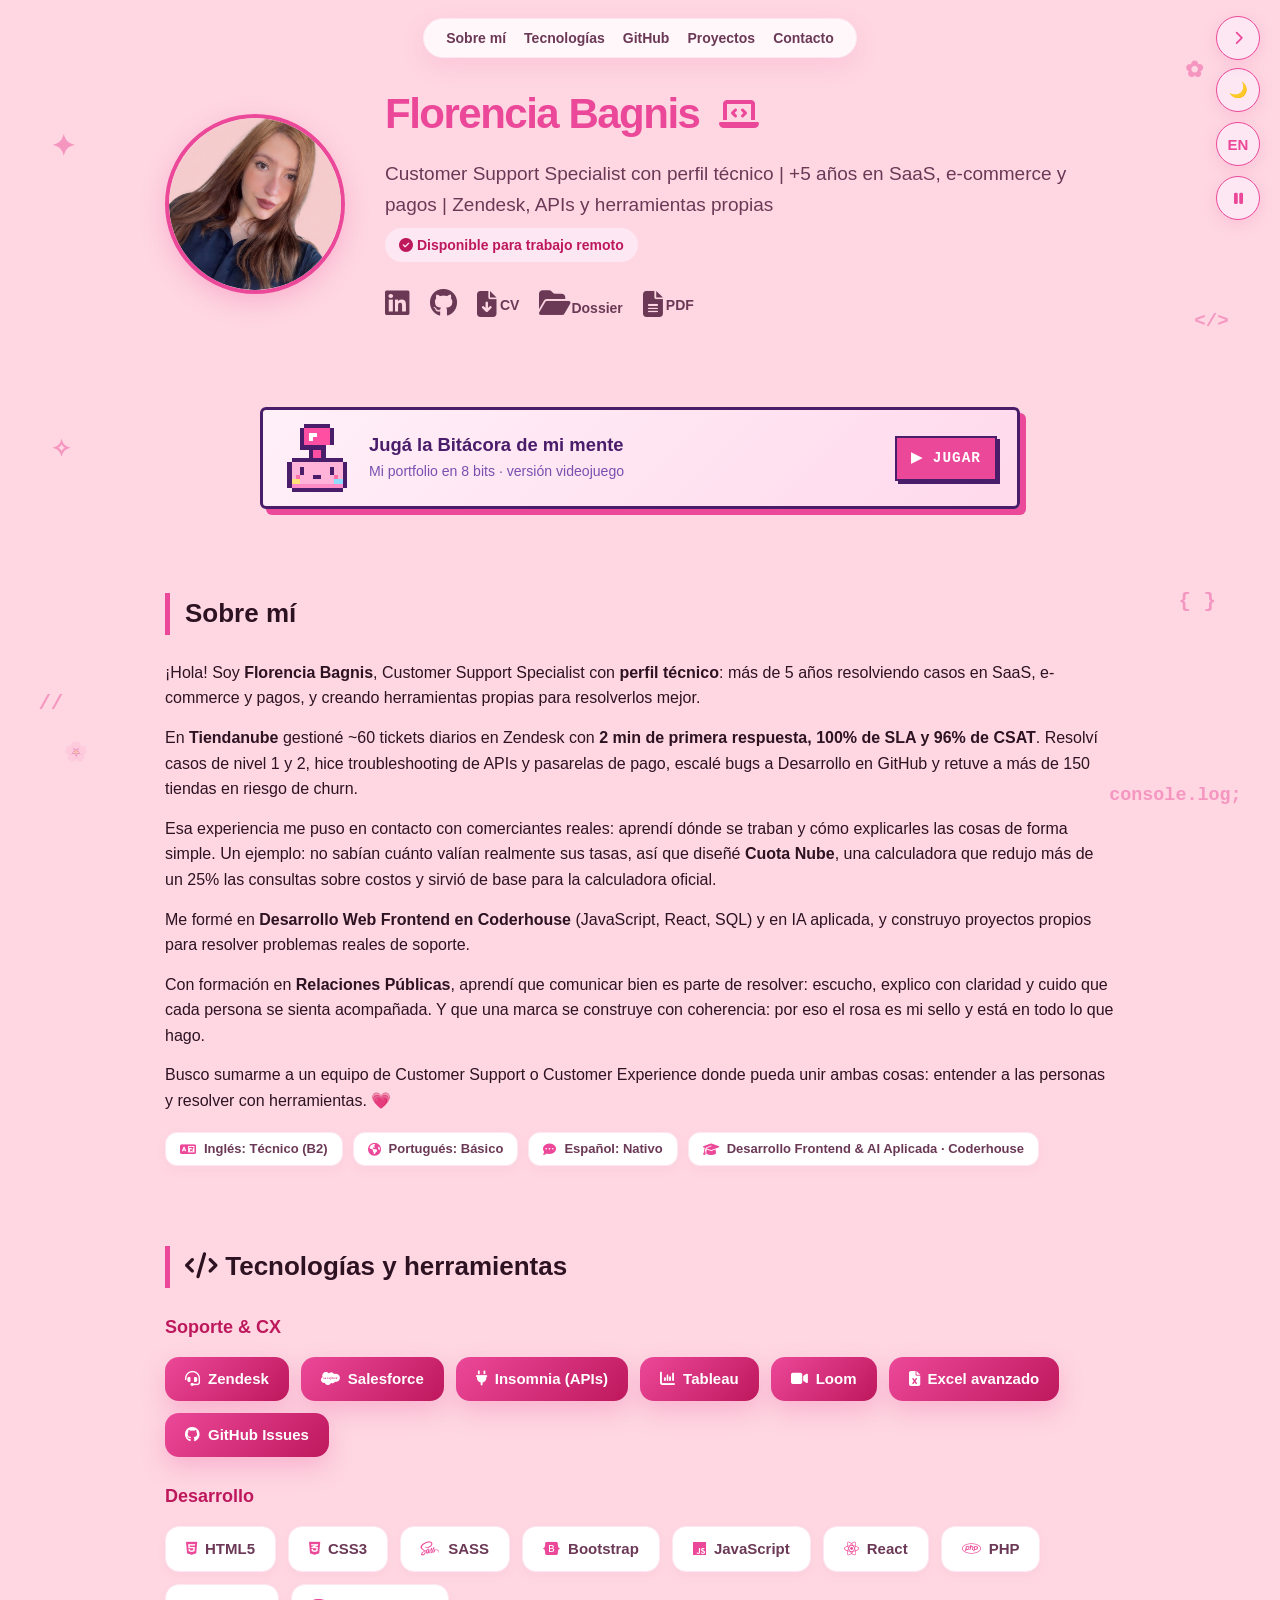
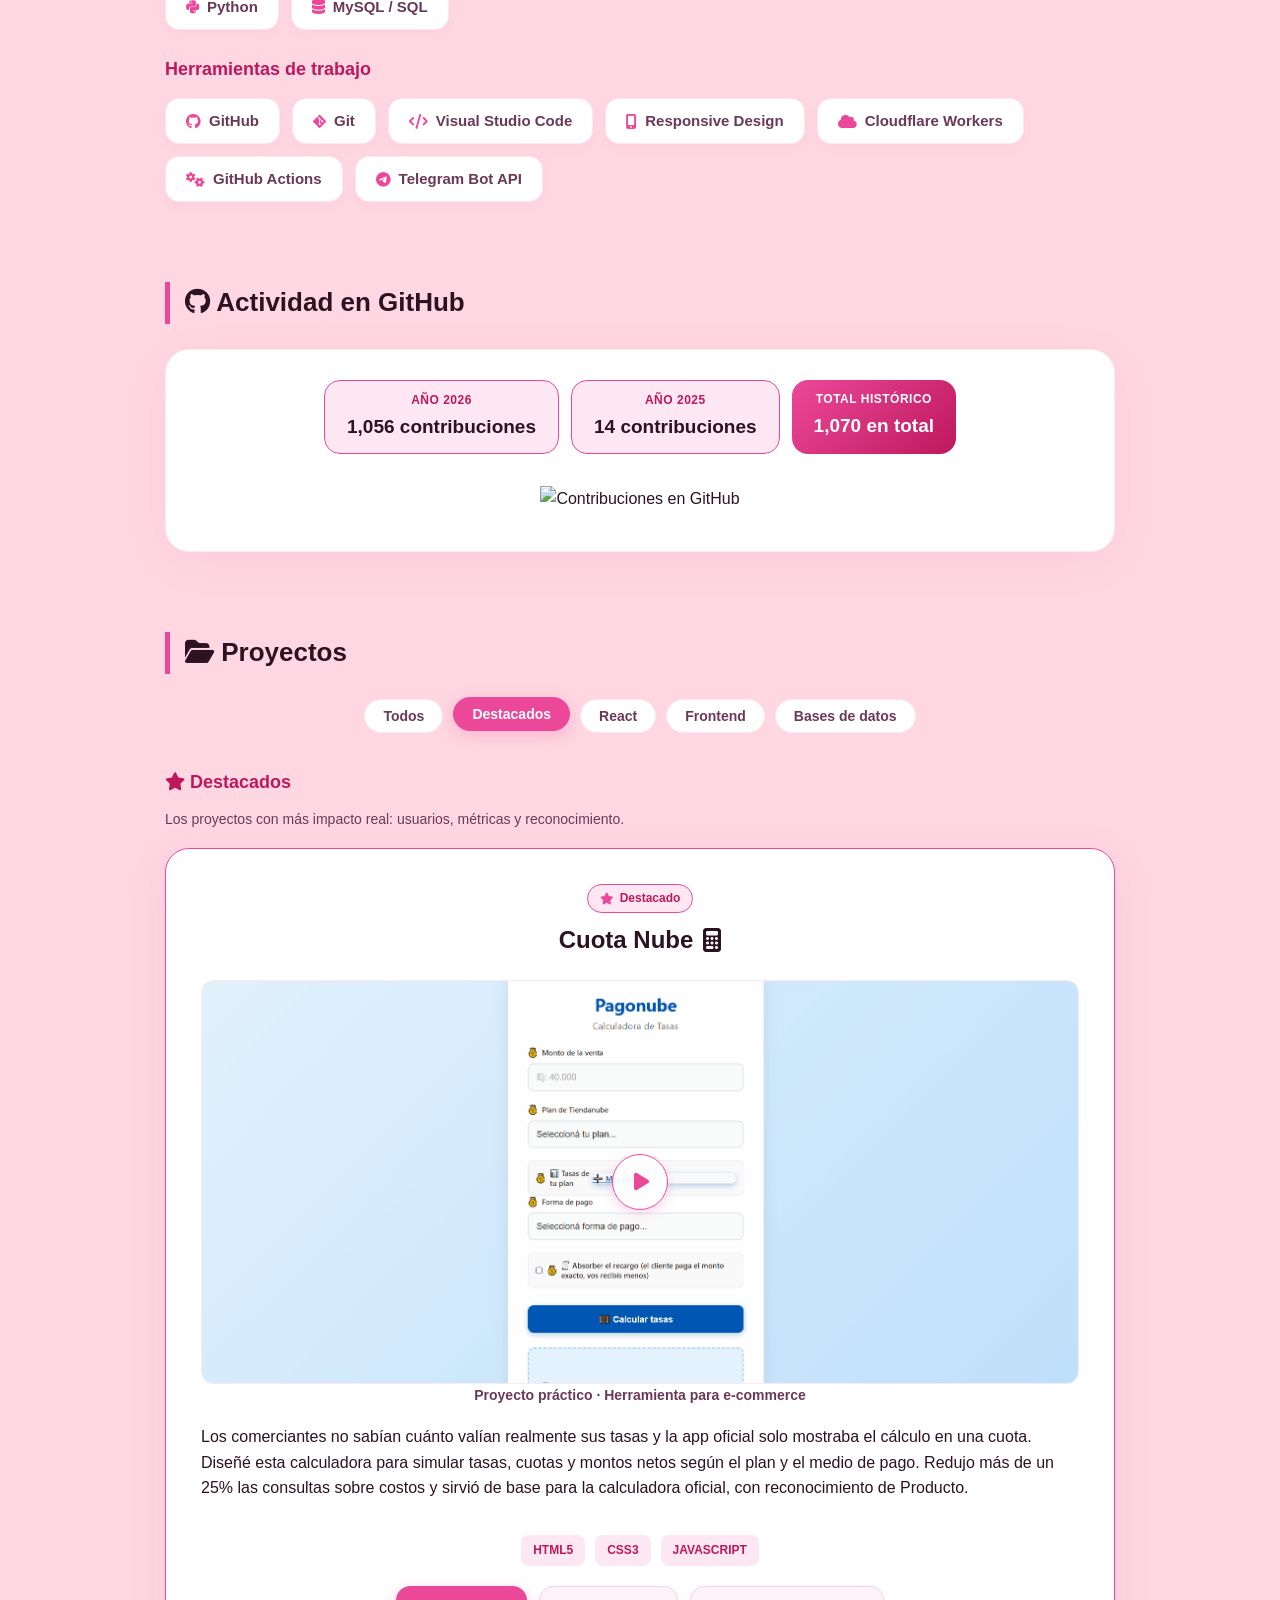
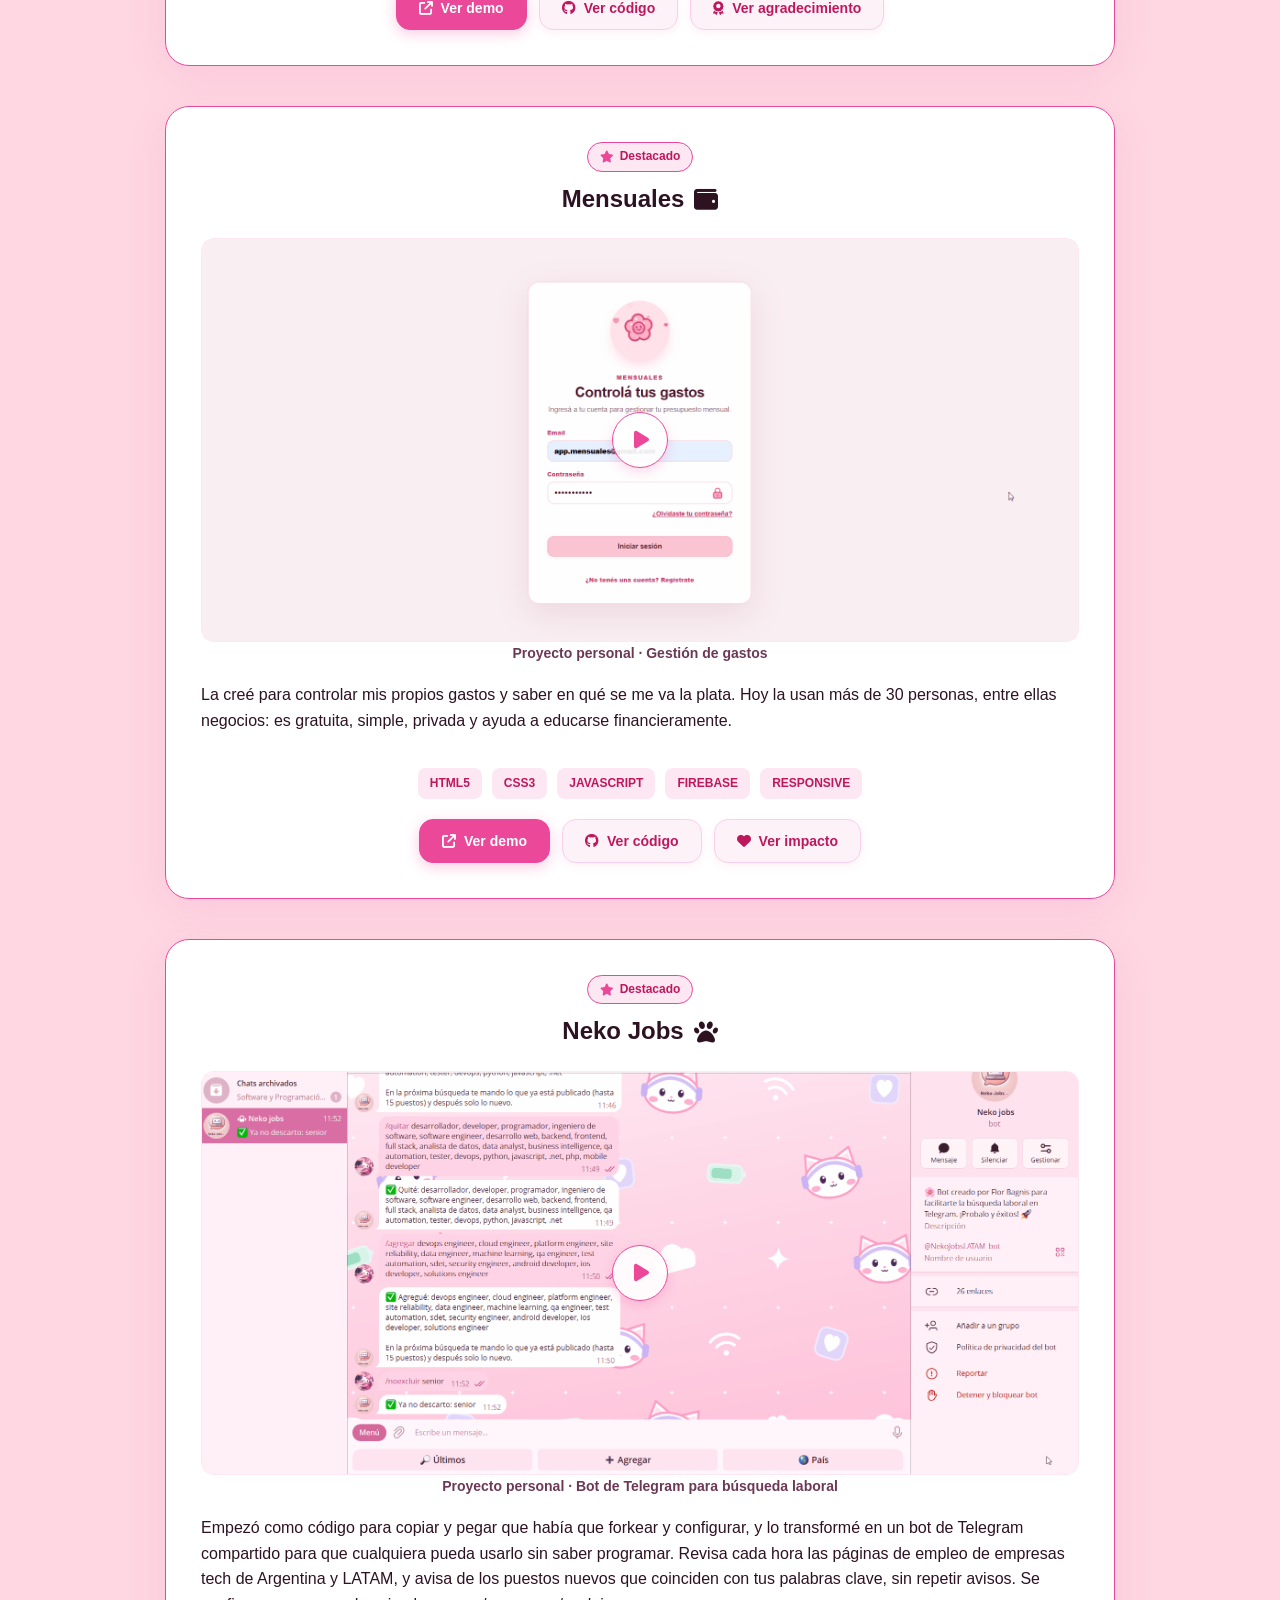
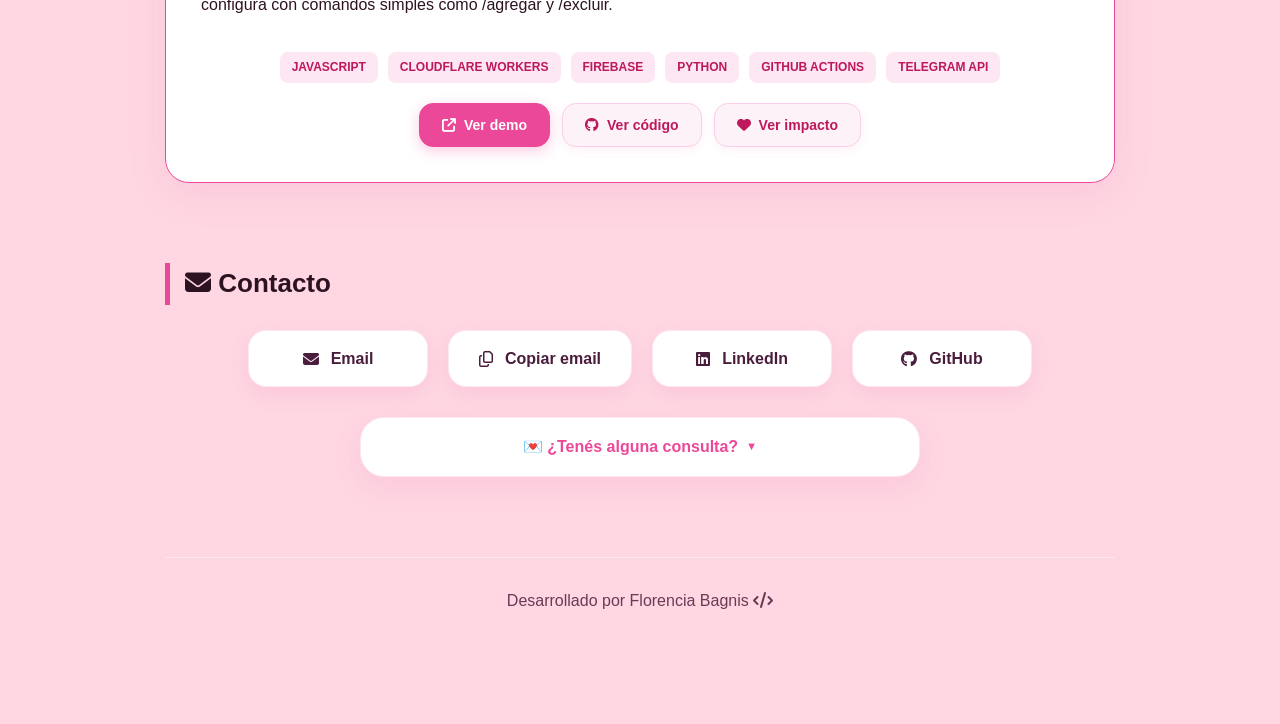
==== index.html @ 17e69e8f "Add files via upload" ====
<!DOCTYPE html>
<html lang="es">
<head>
  <meta charset="UTF-8" />
  <meta name="viewport" content="width=device-width, initial-scale=1.0" />
  <meta name="description" content="Portfolio de Florencia Bagnis, Customer Support Specialist con perfil técnico: +5 años en SaaS, e-commerce y pagos, y herramientas propias para soporte." />
  
  <title>Florencia Bagnis | Customer Support Specialist | Technical Support</title>
  
  <meta property="og:type" content="website" />
  <meta property="og:title" content="Florencia Bagnis | Customer Support Specialist | Technical Support" />
  <meta property="og:description" content="Customer Support Specialist con perfil técnico: SaaS, pagos, Zendesk, APIs y herramientas propias." />
  <meta property="og:url" content="https://florbagnis.github.io/" />
  <meta property="og:image" content="https://florbagnis.github.io/preview.png?v=2" />
  <meta property="og:image:width" content="1200" />
  <meta property="og:image:height" content="630" />
  <meta name="twitter:card" content="summary_large_image" />
  <meta name="twitter:title" content="Florencia Bagnis | Customer Support Specialist | Technical Support" />
  <meta name="twitter:description" content="Customer Support Specialist con perfil técnico: SaaS, pagos, Zendesk, APIs y herramientas propias." />
  <meta name="twitter:image" content="https://florbagnis.github.io/preview.png?v=2" />
  <link rel="icon" type="image/svg+xml" href="data:image/svg+xml,<svg xmlns='http://www.w3.org/2000/svg' viewBox='0 5 120 90'><path d='M28 28 L8 50 L28 72' fill='none' stroke='%23ff8da1' stroke-width='10' stroke-linecap='round' stroke-linejoin='round'/><line x1='67' y1='18' x2='53' y2='82' stroke='%23ff8da1' stroke-width='10' stroke-linecap='round'/><path d='M92 28 L112 50 L92 72' fill='none' stroke='%23ff8da1' stroke-width='10' stroke-linecap='round' stroke-linejoin='round'/></svg>">
  <link rel="stylesheet" href="https://cdnjs.cloudflare.com/ajax/libs/font-awesome/6.4.2/css/all.min.css" />
  <link rel="stylesheet" href="style.css" />
  <link rel="stylesheet" href="export-pdf.css" />
 
  <style>
    .sticky-nav-wrapper { position: fixed; top: 18px; left: 0; width: 100%; display: flex; justify-content: center; z-index: 1000; pointer-events: none; padding: 0 16px; }
    .sticky-nav { pointer-events: auto; display: flex; align-items: center; gap: 18px; padding: 8px 22px; background: rgba(255, 255, 255, 0.8); backdrop-filter: blur(12px); -webkit-backdrop-filter: blur(12px); border: 1px solid var(--rosa-suave); border-radius: 999px; box-shadow: 0 8px 25px rgba(236, 72, 153, 0.12); }
    .sticky-nav a { font-size: 14px; font-weight: 600; color: var(--texto-secundario); transition: color 0.25s ease, transform 0.25s ease; }
    .sticky-nav a:hover { color: var(--rosa-brillante); transform: translateY(-1px); }
    [data-theme="dark"] .sticky-nav { background: rgba(26, 16, 23, 0.85); border-color: rgba(244, 114, 182, 0.25); box-shadow: 0 8px 25px rgba(0, 0, 0, 0.4); }
    [data-theme="dark"] .sticky-nav a { color: #d1a3be; }
    [data-theme="dark"] .sticky-nav a:hover { color: var(--rosa-brillante); }
    #back-to-top { position: fixed; bottom: 24px; right: 24px; width: 44px; height: 44px; border-radius: 50%; background: white; border: 1.5px solid var(--rosa-brillante); color: var(--rosa-brillante); display: flex; align-items: center; justify-content: center; cursor: pointer; z-index: 998; box-shadow: 0 6px 20px rgba(236, 72, 153, 0.2); opacity: 0; visibility: hidden; transform: translateY(15px); transition: all 0.3s ease; }
    #back-to-top.show-btn { opacity: 1; visibility: visible; transform: translateY(0); }
    #back-to-top:hover { background: var(--rosa-brillante); color: white; transform: translateY(-3px); }
    [data-theme="dark"] #back-to-top { background: var(--card-bg); border-color: var(--rosa-brillante); color: var(--rosa-brillante); }
    [data-theme="dark"] #back-to-top:hover { background: var(--rosa-brillante); color: #ffffff; }
    .skills-summary-pillbox { display: flex; flex-wrap: wrap; gap: 10px; margin-top: 18px; }
    .summary-pill { display: inline-flex; align-items: center; gap: 8px; padding: 6px 14px; background: white; border: 1px solid var(--rosa-suave); border-radius: 12px; font-size: 13px; font-weight: 600; color: var(--texto-secundario); box-shadow: 0 4px 12px rgba(236, 72, 153, 0.05); }
    .summary-pill i { color: var(--rosa-brillante); }
    [data-theme="dark"] .summary-pill { background: var(--card-bg); border-color: rgba(244, 114, 182, 0.25); color: #d1a3be; }
    .kawaii-bg-decor { position: fixed; top: 0; left: 0; width: 100vw; height: 100vh; pointer-events: none; z-index: 997; overflow: hidden; }
    .decor-item { position: absolute; font-family: 'Courier New', monospace, sans-serif; color: var(--rosa-brillante, #ff8da1); opacity: 0.45; font-weight: bold; user-select: none; }
    .item-1 { top: 14%; left: 4%; font-size: 1.8rem; animation: floatSparkle 7s ease-in-out infinite alternate; }
    .item-2 { top: 34%; right: 4%; font-size: 1.2rem; animation: floatTech 9s ease-in-out infinite alternate; }
    .item-3 { bottom: 22%; left: 4%; font-size: 1.5rem; animation: floatSparkle 8s ease-in-out infinite alternate-reverse; }
    .item-4 { bottom: 12%; right: 5%; font-size: 1.3rem; animation: floatTech 10s ease-in-out infinite alternate-reverse; }
    @keyframes floatSparkle { 0% { transform: translateY(0) scale(0.9); opacity: 0.3; } 50% { opacity: 0.65; } 100% { transform: translateY(-20px) scale(1.1); opacity: 0.3; } }
    @keyframes floatTech { 0% { transform: translateY(0) rotate(-5deg); } 100% { transform: translateY(-22px) rotate(5deg); } }
    [data-theme="dark"] .decor-item { color: var(--rosa-brillante, #ffb3c1); opacity: 0.4; }
    .project-filters { display: flex; justify-content: center; flex-wrap: wrap; gap: 10px; margin-bottom: 35px; }
    .filter-btn { background: white; border: 1.5px solid var(--rosa-suave); color: var(--texto-secundario); padding: 8px 18px; border-radius: 999px; font-size: 14px; font-weight: 600; cursor: pointer; transition: all 0.25s ease; font-family: inherit; }
    .filter-btn:hover, .filter-btn.active { background: var(--rosa-brillante); border-color: var(--rosa-brillante); color: white; transform: translateY(-2px); box-shadow: 0 4px 15px rgba(236, 72, 153, 0.25); }
    [data-theme="dark"] .filter-btn { background: var(--card-bg); border-color: var(--rosa-suave); color: var(--texto-secundario); }
    [data-theme="dark"] .filter-btn.active { background: var(--rosa-brillante); color: #fff; }
    /* Proyectos agrupados (mínimo, usa los estilos existentes) */
    .project-group { margin-bottom: 40px; }
    .project-group.hide-card { display: none !important; }
    .group-sub { margin: -4px 0 18px; font-size: 14px; color: var(--texto-secundario); }
    .card.featured { border-color: var(--rosa-brillante) !important; }
    .featured-badge { display: inline-flex; align-items: center; gap: 6px; width: fit-content; align-self: center; margin-bottom: 8px; padding: 4px 12px; background: var(--rosa-suave); border: 1px solid var(--rosa-brillante); border-radius: 999px; font-size: 12px; font-weight: 700; color: var(--rosa-oscuro); }
    .featured-badge i { color: var(--rosa-brillante); }
    [data-theme="dark"] .featured-badge { background: rgba(244, 114, 182, 0.12); color: #f472b6; }
    .card.hide-card { display: none !important; }
    
    .github-calendar-card { max-width: 950px; margin: 0 auto; padding: 30px 25px; background: white; border: 1px solid var(--rosa-suave); border-radius: 24px; box-shadow: 0 10px 40px rgba(236, 72, 153, 0.08); overflow: hidden; text-align: center; transition: 0.3s; }
    [data-theme="dark"] .github-calendar-card { background: var(--card-bg); border-color: rgba(244, 114, 182, 0.25); }
    
    .gh-years-container { display: flex; justify-content: center; flex-wrap: wrap; gap: 12px; margin-bottom: 22px; }
    .gh-year-badge { display: flex; flex-direction: column; align-items: center; padding: 10px 22px; background: var(--rosa-suave); border: 1px solid var(--rosa-brillante); border-radius: 16px; min-width: 140px; transition: transform 0.2s ease; }
    .gh-year-badge:hover { transform: translateY(-3px); }
    .gh-year-label { font-size: 12px; font-weight: 700; text-transform: uppercase; color: var(--rosa-oscuro); letter-spacing: 0.5px; }
    .gh-year-count { font-size: 19px; font-weight: 800; color: var(--texto-oscuro); margin-top: 2px; }
    .gh-year-badge.total-badge { background: linear-gradient(135deg, var(--rosa-brillante), var(--rosa-oscuro)); border: none; }
    .gh-year-badge.total-badge .gh-year-label, .gh-year-badge.total-badge .gh-year-count { color: #ffffff !important; }
    [data-theme="dark"] .gh-year-badge { background: rgba(244, 114, 182, 0.12); border-color: rgba(244, 114, 182, 0.4); }
    [data-theme="dark"] .gh-year-badge .gh-year-label { color: #f472b6; }
    [data-theme="dark"] .gh-year-badge .gh-year-count { color: #fdf2f8; }
    
    .gh-chart-container { width: 100%; display: flex; justify-content: center; overflow-x: auto; -webkit-overflow-scrolling: touch; padding: 10px 0; }
    .gh-chart { max-width: 100%; height: auto; display: block; }
    
    .gh-dark { display: none !important; }
    .gh-light { display: block !important; }
    [data-theme="dark"] .gh-light { display: none !important; }
    [data-theme="dark"] .gh-dark { display: block !important; filter: contrast(1.1) brightness(1.05); }

    .gh-cal-scroll { display: none; width: 100%; overflow-x: auto; -webkit-overflow-scrolling: touch; padding: 10px 0; }
    .gh-cal-scroll.ready { display: block; }
    .gh-cal {
      --gh-0: #f3e8ef; --gh-1: #ffc2e6; --gh-2: #ff8fd0; --gh-3: #e0389a; --gh-4: #a3125c;
      width: max-content; margin: 0 auto; text-align: left;
    }
    [data-theme="dark"] .gh-cal {
      --gh-0: rgba(255, 255, 255, 0.07); --gh-1: #6b2452; --gh-2: #b03a84; --gh-3: #ec4899; --gh-4: #f9a8d4;
    }
    .gh-months { position: relative; height: 16px; margin-left: 32px; font-size: 11px; color: var(--texto-secundario); }
    .gh-months span { position: absolute; top: 0; }
    .gh-body { display: flex; gap: 6px; }
    .gh-days { display: grid; grid-template-rows: repeat(7, 12px); gap: 3px; width: 26px; font-size: 10px; color: var(--texto-secundario); }
    .gh-days span { line-height: 12px; }
    .gh-grid { display: grid; grid-auto-flow: column; grid-template-rows: repeat(7, 12px); grid-auto-columns: 12px; gap: 3px; }
    .gh-cell { width: 12px; height: 12px; border-radius: 3px; background: var(--gh-0); }
    .gh-cell.l1 { background: var(--gh-1); }
    .gh-cell.l2 { background: var(--gh-2); }
    .gh-cell.l3 { background: var(--gh-3); }
    .gh-cell.l4 { background: var(--gh-4); }
    .gh-legend { display: flex; align-items: center; justify-content: flex-end; gap: 4px; margin-top: 8px; font-size: 11px; color: var(--texto-secundario); }
    
    .brand-link { color: inherit; text-decoration: none; display: inline-flex; align-items: center; gap: 12px; }
    .brand-link:hover { opacity: 0.9; }

    /* Estilos para contenedores de GIF con Botón de Reproducción y Canvas congelado */
    .media-container {
      position: relative;
      width: 100%;
      aspect-ratio: 1873 / 862;   /* medida de los GIFs (1873×862): caja fija, sin saltos ni franjas */
      background: transparent;
      border-radius: 12px;
      overflow: hidden;
    }
    .media-container img.project-media {
      display: block;
      width: 100%;
      height: 100%;
      object-fit: cover;
      border-radius: 12px;
    }
    .media-container canvas.project-media {
      position: absolute;
      top: 0;
      left: 0;
      width: 100%;
      height: 100%;
      display: none;
      object-fit: cover;
      border-radius: 12px;
      z-index: 2;
    }
    .gif-toggle-btn {
      position: absolute;
      bottom: 12px;
      right: 12px;
      background: rgba(255, 255, 255, 0.9);
      border: 1.5px solid var(--rosa-brillante);
      color: var(--rosa-brillante);
      width: 36px;
      height: 36px;
      border-radius: 50%;
      display: flex;
      align-items: center;
      justify-content: center;
      cursor: pointer;
      font-size: 14px;
      box-shadow: 0 4px 12px rgba(236, 72, 153, 0.2);
      transition: all 0.25s ease;
      z-index: 10;
    }
    .gif-toggle-btn:hover {
      background: var(--rosa-brillante);
      color: white;
      transform: scale(1.08);
    }
    [data-theme="dark"] .gif-toggle-btn {
      background: rgba(26, 16, 23, 0.9);
      border-color: var(--rosa-brillante);
      color: var(--rosa-brillante);
    }
    [data-theme="dark"] .gif-toggle-btn:hover {
      background: var(--rosa-brillante);
      color: #ffffff;
    }

    /* Estado en pausa: botón ▶ grande y centrado */
    .media-container.is-paused canvas.project-media { cursor: pointer; }
    .media-container.is-paused .gif-toggle-btn {
      bottom: 50%;
      right: 50%;
      width: 56px;
      height: 56px;
      font-size: 20px;
      padding-left: 3px;
      transform: translate(50%, 50%);
    }
    .media-container.is-paused .gif-toggle-btn:hover { transform: translate(50%, 50%) scale(1.08); }


    /* Lupa para agrandar el GIF (aparece al pasar el mouse mientras se reproduce) */
    .gif-zoom-btn {
      position: absolute; top: 12px; right: 12px; width: 36px; height: 36px;
      border-radius: 50%; display: flex; align-items: center; justify-content: center;
      background: rgba(255, 255, 255, 0.9); border: 1.5px solid var(--rosa-brillante);
      color: var(--rosa-brillante); cursor: pointer; font-size: 14px;
      box-shadow: 0 4px 12px rgba(236, 72, 153, 0.2); z-index: 10;
      opacity: 0; visibility: hidden; transform: scale(0.85);
      transition: opacity 0.2s ease, transform 0.2s ease, background 0.2s ease, visibility 0.2s;
    }
    .media-container:not(.is-paused):hover .gif-zoom-btn,
    .gif-zoom-btn:focus-visible { opacity: 1; visibility: visible; transform: scale(1); }
    .gif-zoom-btn:hover { background: var(--rosa-brillante); color: #fff; }
    .media-container.is-paused .gif-zoom-btn { display: none; }
    /* En pantallas táctiles no existe hover: la lupa se ve siempre mientras reproduce */
    @media (hover: none) {
      .media-container:not(.is-paused) .gif-zoom-btn { opacity: 1; visibility: visible; transform: scale(1); }
    }
    [data-theme="dark"] .gif-zoom-btn { background: rgba(26, 16, 23, 0.9); }
    [data-theme="dark"] .gif-zoom-btn:hover { background: var(--rosa-brillante); color: #fff; }

    /* Visor grande: usa toda la pantalla y se reajusta solo al girar el dispositivo */
    .gif-lightbox {
      position: fixed; inset: 0; z-index: 3000; display: none;
      align-items: center; justify-content: center;
      padding: max(12px, env(safe-area-inset-top)) max(12px, env(safe-area-inset-right)) max(12px, env(safe-area-inset-bottom)) max(12px, env(safe-area-inset-left));
      background: rgba(255, 182, 193, 0.4);
      backdrop-filter: blur(14px); -webkit-backdrop-filter: blur(14px);
    }
    [data-theme="dark"] .gif-lightbox { background: rgba(26, 16, 23, 0.55); }
    .gif-lightbox.active { display: flex; }
    .gif-lightbox img {
      max-width: 100%; max-height: 100%; width: auto; height: auto;
      object-fit: contain; border-radius: 12px; background: #fff;
      box-shadow: 0 15px 50px rgba(0, 0, 0, 0.5);
    }
    .gif-lightbox-close {
      position: absolute; top: max(14px, env(safe-area-inset-top)); right: max(14px, env(safe-area-inset-right));
      width: 42px; height: 42px; border-radius: 50%; border: 1.5px solid var(--rosa-brillante);
      background: #fff; color: var(--rosa-brillante); font-size: 18px; cursor: pointer;
      display: flex; align-items: center; justify-content: center; z-index: 2;
      box-shadow: 0 4px 12px rgba(0, 0, 0, 0.3);
    }
    .gif-lightbox-close:hover { background: var(--rosa-brillante); color: #fff; }
    /* La X solo aparece al pasar el mouse (en pantallas táctiles queda siempre visible) */
    .gif-lightbox-close {
      opacity: 0; visibility: hidden; transform: scale(0.85);
      transition: opacity 0.2s ease, transform 0.2s ease, background 0.2s ease, visibility 0.2s;
    }
    .gif-lightbox:hover .gif-lightbox-close,
    .gif-lightbox-close:focus-visible { opacity: 1; visibility: visible; transform: scale(1); }
    @media (hover: none) {
      .gif-lightbox-close { opacity: 1; visibility: visible; transform: scale(1); }
    }
    /* Celular: la X va en su propia franja, más arriba, para no tapar el gif */
    @media (hover: none) and (orientation: portrait) {
      .gif-lightbox { padding-top: calc(env(safe-area-inset-top, 0px) + 60px); }
      .gif-lightbox-close { top: max(8px, env(safe-area-inset-top, 0px)); right: 12px; }
    }
    /* Celular girado: la X va en una franja lateral para que el gif aproveche todo el alto */
    @media (hover: none) and (orientation: landscape) {
      .gif-lightbox { padding-right: calc(env(safe-area-inset-right, 0px) + 64px); }
      .gif-lightbox-close { top: 8px; right: max(10px, env(safe-area-inset-right, 0px)); }
    }

    .kawaii-modal { display: none; position: fixed; top: 0; left: 0; width: 100%; height: 100%; background: rgba(255, 182, 193, 0.4); backdrop-filter: blur(8px); -webkit-backdrop-filter: blur(8px); z-index: 2000; justify-content: center; align-items: center; padding: 20px; }
    .kawaii-modal.active { display: flex; }
    .kawaii-modal-content { background: white; border: 2px solid var(--rosa-brillante); border-radius: 24px; padding: 30px; max-width: 850px; width: 100%; box-shadow: 0 15px 50px rgba(236, 72, 153, 0.25); text-align: center; position: relative; animation: modalPop 0.3s ease; }
    [data-theme="dark"] .kawaii-modal-content { background: var(--card-bg); border-color: var(--rosa-brillante); }
    
    .kawaii-modal-content img { 
      width: 100%; 
      max-height: 82vh; 
      object-fit: contain; 
      border-radius: 12px; 
      margin-top: 15px; 
      border: none !important;
      background: transparent !important;
      box-shadow: none !important;
      filter: drop-shadow(0 10px 20px rgba(0, 0, 0, 0.2));
    }

    .kawaii-close-btn { position: absolute; top: 15px; right: 20px; background: var(--rosa-suave); border: none; color: var(--rosa-brillante); width: 36px; height: 36px; border-radius: 50%; font-size: 16px; cursor: pointer; transition: 0.2s; display: flex; align-items: center; justify-content: center; }
    .kawaii-close-btn:hover { background: var(--rosa-brillante); color: white; }
    @keyframes modalPop { 0% { transform: scale(0.8); opacity: 0; } 100% { transform: scale(1); opacity: 1; } }

    /* Solapa con flechita para ocultar/mostrar TODO el panel flotante */
    #panel-toggle {
      position: fixed;
      right: 20px;
      top: 16px;
      z-index: 1003;
      width: 44px;
      height: 44px;
      padding: 0 !important;
      display: flex;
      align-items: center;
      justify-content: center;
      background: var(--rosa-suave);
      border: 1.5px solid var(--rosa-brillante);
      color: var(--rosa-brillante);
      border-radius: 50%;
      cursor: pointer;
      font-size: 14px;
      transition: all 0.3s ease;
      box-shadow: 0 4px 15px rgba(236, 72, 153, 0.15);
    }
    #panel-toggle:hover {
      background: var(--rosa-brillante);
      color: #ffffff;
      transform: translateY(-2px);
    }
    [data-theme="dark"] #panel-toggle {
      background: var(--card-bg);
      border-color: var(--rosa-brillante);
      color: var(--rosa-brillante);
    }
    [data-theme="dark"] #panel-toggle:hover {
      background: var(--rosa-brillante);
      color: #ffffff;
    }

    /* Panel contenedor con TODOS los botones (Modo oscuro, Idioma y Pausa) */
    .float-panel {
      position: fixed;
      right: 20px;
      top: 68px;
      z-index: 1001;
      display: flex;
      flex-direction: column;
      gap: 10px;
      transition: transform 0.35s cubic-bezier(0.4, 0, 0.2, 1), opacity 0.3s ease;
    }
    .float-panel.collapsed {
      transform: translateX(calc(100% + 30px));
      opacity: 0;
      pointer-events: none;
    }

    /* Estilos unificados para todos los botones flotantes */
    .float-btn { 
      width: 44px; 
      height: 44px; 
      padding: 0 !important; 
      display: flex; 
      align-items: center; 
      justify-content: center; 
      background: var(--rosa-suave); 
      border: 1.5px solid var(--rosa-brillante); 
      color: var(--rosa-brillante); 
      border-radius: 50%; 
      cursor: pointer; 
      font-family: inherit; 
      font-size: 15px; 
      font-weight: 700; 
      transition: 0.3s; 
      box-shadow: 0 4px 15px rgba(236, 72, 153, 0.15); 
    }
    .float-btn:hover { 
      background: var(--rosa-brillante); 
      color: #ffffff; 
      transform: translateY(-2px); 
    }
    [data-theme="dark"] .float-btn {
      background: var(--card-bg);
      border-color: var(--rosa-brillante);
      color: var(--rosa-brillante);
    }
    [data-theme="dark"] .float-btn:hover {
      background: var(--rosa-brillante);
      color: #ffffff;
    }

    @media (max-width: 768px) { 
      .sticky-nav { gap: 12px; padding: 6px 16px; } 
      .sticky-nav a { font-size: 12px; } 
      .github-calendar-card { padding: 15px 10px; margin: 0 5px; }
      .gh-year-badge { min-width: 100px; padding: 8px 10px; }
      .gh-year-count { font-size: 14px; }
      
      #panel-toggle {
        width: 38px;
        height: 38px;
        right: 12px;
        top: 12px;
        font-size: 13px;
      }
      .float-panel {
        right: 12px;
        top: 56px;
        gap: 8px;
      }
      .float-btn {
        width: 38px !important;
        height: 38px !important;
        font-size: 13px !important;
      }
    }

    #modal-tiendanube .kawaii-modal-content {
      max-width: 500px;
      padding: 22px 24px 38px;
      overflow: visible;
    }
    #modal-tiendanube .kawaii-modal-content img {
      margin-top: 14px;
      max-height: calc(100vh - 220px);
      transform-origin: center top;
      transition: transform 0.3s ease-in-out;
    }
    #modal-tiendanube .kawaii-modal-content img:hover {
      transform: scale(1.04);
    }

    #modal-mensuales .kawaii-modal-content img {
      transition: all 0.3s ease-in-out;
    }
    #modal-mensuales .kawaii-modal-content img:hover {
      transform: translateY(-4px);
      filter: drop-shadow(0 15px 30px rgba(236, 72, 153, 0.3));
    }

/* ==================================
   MODAL NEKO JOBS
================================== */

#modal-nekojobs .kawaii-modal-content {
  max-width: 500px;
  padding: 22px 24px 38px;
  overflow: visible;
}
#modal-nekojobs .kawaii-modal-content img {
  display: block;
  margin: 14px auto 0;
  max-width: 100%;
  height: auto;
  max-height: calc(100vh - 220px);
  object-fit: contain;
  transform-origin: center top;
  transition: transform 0.3s ease-in-out;
}
#modal-nekojobs .kawaii-modal-content img:hover {
  transform: scale(1.04);
}
    
/* ==================================
   Modal
================================== */

    /* Botón al juego 8 bits */
    .game-banner { display: flex; align-items: center; gap: 18px; max-width: 760px; margin: 26px auto 72px; padding: 14px 20px; background: linear-gradient(135deg, #fff0f8, #ffd9ec); border: 3px solid #4a1d6b; border-radius: 6px; box-shadow: 6px 6px 0 var(--rosa-brillante, #ff4fa3); color: #4a1d6b; text-decoration: none; transition: transform 0.15s ease, box-shadow 0.15s ease; }
    .game-banner + section#sobre-mi { margin-top: 0 !important; padding-top: 12px; }
    .game-banner:hover { transform: translate(-2px, -2px); box-shadow: 8px 8px 0 var(--rosa-brillante, #ff4fa3); }
    .game-banner:active { transform: translate(4px, 4px); box-shadow: 2px 2px 0 var(--rosa-brillante, #ff4fa3); }
    .game-banner:focus-visible { outline: 3px solid #4a1d6b; outline-offset: 3px; }
    .gb-joy { width: 68px; height: 68px; flex: none; image-rendering: pixelated; animation: gbBob 1.6s steps(2) infinite; }
    @keyframes gbBob { 50% { transform: translateY(-4px) rotate(-5deg); } }
    .gb-text { display: flex; flex-direction: column; gap: 4px; text-align: left; flex: 1; min-width: 0; }
    .gb-text strong { font-size: 1.15rem; font-weight: 800; line-height: 1.25; }
    .gb-text small { font-size: 0.88rem; color: #7a4fb0; }
    .gb-go { flex: none; font-family: 'Courier New', monospace; font-weight: 800; font-size: 0.9rem; letter-spacing: 1px; padding: 9px 14px; background: var(--rosa-brillante, #ff4fa3); color: #fff; border: 2px solid #4a1d6b; box-shadow: 3px 3px 0 #4a1d6b; }
    [data-theme="dark"] .game-banner { background: linear-gradient(135deg, #2a1522, #3a1a30); border-color: #f472b6; color: #ffd6ec; box-shadow: 6px 6px 0 #b03a84; }
    [data-theme="dark"] .gb-text small { color: #f9a8d4; }
    @media (max-width: 560px) {
      .game-banner { display: grid; grid-template-columns: auto 1fr; grid-template-areas: "joy text" "go go"; align-items: center; column-gap: 12px; row-gap: 10px; text-align: left; margin: 28px 16px 48px 12px; padding: 12px 14px; border-width: 2px; box-shadow: 4px 4px 0 var(--rosa-brillante, #ff4fa3); }
      .game-banner:hover { box-shadow: 5px 5px 0 var(--rosa-brillante, #ff4fa3); }
      .game-banner:active { box-shadow: 1px 1px 0 var(--rosa-brillante, #ff4fa3); }
      [data-theme="dark"] .game-banner { box-shadow: 4px 4px 0 #b03a84; }
      .gb-joy { grid-area: joy; width: 44px; height: 44px; }
      .gb-text { grid-area: text; align-items: flex-start; text-align: left; gap: 2px; }
      .gb-text strong { font-size: 0.98rem; line-height: 1.2; }
      .gb-text small { font-size: 0.76rem; line-height: 1.3; }
      .gb-go { grid-area: go; justify-self: stretch; text-align: center; font-size: 0.8rem; padding: 7px 10px; box-shadow: 2px 2px 0 #4a1d6b; }
    }
    @media (max-width: 360px) { .game-banner { margin-right: 14px; padding: 10px 12px; } .gb-joy { width: 38px; height: 38px; } .gb-text strong { font-size: 0.92rem; } }
    @media print { .game-banner { display: none !important; } .gif-toggle-btn, .gif-zoom-btn { display: none !important; } .media-container canvas.project-media { display: none !important; } }
    /* PDF / impresión: en Contacto quedan solo Email, LinkedIn y GitHub (ES y EN) */
    @media print {
      #contacto .contact-accordion, #contacto details, #copy-email-btn, #formSuccess, #formError, #contactForm { display: none !important; }
      #contacto { break-inside: avoid; page-break-inside: avoid; }
      #contacto .contact-grid { display: flex !important; flex-wrap: wrap; justify-content: center; align-items: center; gap: 14px; }
      #contacto .contact-item { display: inline-flex !important; align-items: center; justify-content: center; gap: 8px; height: auto !important; min-height: 0 !important; padding: 12px 22px !important; line-height: 1.2; }
      footer { position: static !important; margin-top: 28px; clear: both; break-inside: avoid; }
    }
    .reduce-motion .decor-item,
    .reduce-motion .kawaii-modal-content { animation: none !important; }
    .reduce-motion *, .reduce-motion *::before, .reduce-motion *::after { animation-duration: 0.001ms !important; animation-iteration-count: 1 !important; scroll-behavior: auto !important; }
  </style>
</head>
<body>
  <div class="sticky-nav-wrapper">
    <nav class="sticky-nav" aria-label="Navegación principal">
      <a href="#sobre-mi">Sobre mí</a>
      <a href="#tecnologias">Tecnologías</a>
      <a href="#github-actividad">GitHub</a>
      <a href="#proyectos">Proyectos</a>
      <a href="#contacto">Contacto</a>
    </nav>
  </div>
  <div class="kawaii-bg-decor" aria-hidden="true">
    <span class="decor-item item-1">✦</span>
    <span class="decor-item item-2">&lt;/&gt;</span>
    <span class="decor-item item-3">✧</span>
    <span class="decor-item item-4">{ }</span>
    <span class="decor-item item-5">//</span>
    <span class="decor-item item-6">console.log;</span>
    <span class="decor-item item-7">🌸</span>
    <span class="decor-item item-8">✿</span>
  </div>
  
  <!-- Solapa independiente con icono de flechita para ocultar/mostrar todo el panel -->
  <button id="panel-toggle" aria-label="Ocultar o mostrar controles" title="Ocultar o mostrar controles"><i class="fas fa-chevron-right" id="toggle-icon"></i></button>

  <!-- Panel flotante unificado que contiene los tres botones -->
  <div id="float-panel" class="float-panel">
    <button id="theme-toggle" class="float-btn" aria-label="Cambiar modo oscuro" title="Cambiar modo oscuro">🌙</button>
    <button id="lang-toggle" class="float-btn" type="button" aria-label="Switch to English" title="Switch to English">EN</button>
    <button id="motion-toggle" class="float-btn" type="button" aria-label="Pausar efectos en movimiento" title="Pausar efectos en movimiento"><i class="fas fa-pause"></i></button>
  </div>
  
  <button id="back-to-top" aria-label="Volver arriba"><i class="fas fa-chevron-up"></i></button>

  <!-- Modales Kawaii -->
  <div id="modal-tiendanube" class="kawaii-modal">
    <div class="kawaii-modal-content">
      <button class="kawaii-close-btn" onclick="closeModal('tiendanube')"><i class="fas fa-times"></i></button>
      <h3 style="color: var(--rosa-brillante); margin-bottom: 5px;"><i class="fas fa-award"></i> Reconocimiento Tiendanube</h3>
      <p style="font-size: 13px; color: var(--texto-secundario);">Recreación visual basada en los mensajes reales del equipo de soporte sobre la calculadora de tasas.</p>
      <img src="agradecimiento-tiendanube.PNG" alt="Agradecimiento de Tiendanube" />
    </div>
  </div>

  <div id="modal-mensuales" class="kawaii-modal">
    <div class="kawaii-modal-content">
      <button class="kawaii-close-btn" onclick="closeModal('mensuales')"><i class="fas fa-times"></i></button>
      <h3 style="color: var(--rosa-brillante); margin-bottom: 5px;"><i class="fas fa-heart"></i> Impacto Mensuales</h3>
      <p style="font-size: 13px; color: var(--texto-secundario);">La comunidad usando la aplicación de gestión de gastos. </p>
      <img src="mensuales-usuarios.jpg" alt="Usuarios utilizando Mensuales" />
    </div>
  </div>

  <div id="modal-nekojobs" class="kawaii-modal">
  <div class="kawaii-modal-content">
    <button class="kawaii-close-btn" onclick="closeModal('nekojobs')"><i class="fas fa-times"></i></button>
    <h3 style="color: var(--rosa-brillante); margin-bottom: 5px;"><i class="fas fa-paw"></i> Impacto Neko Jobs</h3>
    <p style="font-size: 13px; color: var(--texto-secundario);">Recreación visual basada en los datos reales de uso del bot: personas con avisos activos y avisos enviados.</p>
    <img src="Neko-Jobs.png" alt="Usuarios utilizando Neko Jobs" />
  </div>
</div>

  <div class="container">
    <header>

      <img class="foto-perfil" src="./foto-florencia.png" alt="Foto de Florencia Bagnis" crossorigin="anonymous" />
      
      <h1>
        <a href="#" id="reload-link" class="brand-link" title="Recargar página">
          Florencia Bagnis <i class="fas fa-laptop-code"></i>
        </a>
      </h1>
      <p class="subtitle">Customer Support Specialist con perfil técnico | +5 años en SaaS, e-commerce y pagos | Zendesk, APIs y herramientas propias</p>
      <p class="availability"><i class="fas fa-circle-check"></i> Disponible para trabajo remoto</p>
      <div class="header-socials">
        <a href="https://www.linkedin.com/in/florencia-bagnis" target="_blank" rel="noopener noreferrer" aria-label="LinkedIn"><i class="fab fa-linkedin"></i></a>
        <a href="https://github.com/Florbagnis" target="_blank" rel="noopener noreferrer" aria-label="GitHub"><i class="fab fa-github"></i></a>
        <a id="cv-link" href="./CV-Florencia-Bagnis-ES.pdf" target="_blank" rel="noopener" aria-label="Descargar CV"><i class="fas fa-file-arrow-down"></i><span class="cv-label">CV</span></a>
        <a id="dossier-link" href="./Dossier-es.pdf" target="_blank" rel="noopener" aria-label="Descargar dossier"><i class="fas fa-folder-open"></i><span class="cv-label">Dossier</span></a>
      </div>
    </header>

    <a class="game-banner" id="game-banner" href="8bits/">
      <svg class="gb-joy" viewBox="0 0 16 16" shape-rendering="crispEdges" aria-hidden="true" focusable="false"><rect x="5" y="0" width="6" height="1" fill="#4a1d6b"/><rect x="4" y="1" width="1" height="1" fill="#4a1d6b"/><rect x="5" y="1" width="6" height="1" fill="#ff4fa3"/><rect x="11" y="1" width="1" height="1" fill="#4a1d6b"/><rect x="4" y="2" width="1" height="1" fill="#4a1d6b"/><rect x="5" y="2" width="1" height="1" fill="#ff4fa3"/><rect x="6" y="2" width="2" height="1" fill="#ffffff"/><rect x="8" y="2" width="3" height="1" fill="#ff4fa3"/><rect x="11" y="2" width="1" height="1" fill="#4a1d6b"/><rect x="4" y="3" width="1" height="1" fill="#4a1d6b"/><rect x="5" y="3" width="1" height="1" fill="#ff4fa3"/><rect x="6" y="3" width="1" height="1" fill="#ffffff"/><rect x="7" y="3" width="4" height="1" fill="#ff4fa3"/><rect x="11" y="3" width="1" height="1" fill="#4a1d6b"/><rect x="4" y="4" width="1" height="1" fill="#4a1d6b"/><rect x="5" y="4" width="6" height="1" fill="#ff4fa3"/><rect x="11" y="4" width="1" height="1" fill="#4a1d6b"/><rect x="4" y="5" width="6" height="1" fill="#4a1d6b"/><rect x="6" y="6" width="1" height="1" fill="#4a1d6b"/><rect x="7" y="6" width="2" height="1" fill="#ff4fa3"/><rect x="9" y="6" width="1" height="1" fill="#4a1d6b"/><rect x="6" y="7" width="1" height="1" fill="#4a1d6b"/><rect x="7" y="7" width="2" height="1" fill="#ff4fa3"/><rect x="9" y="7" width="1" height="1" fill="#4a1d6b"/><rect x="2" y="8" width="12" height="1" fill="#4a1d6b"/><rect x="1" y="9" width="1" height="1" fill="#4a1d6b"/><rect x="2" y="9" width="12" height="1" fill="#ffb3d9"/><rect x="14" y="9" width="1" height="1" fill="#4a1d6b"/><rect x="1" y="10" width="1" height="1" fill="#4a1d6b"/><rect x="2" y="10" width="2" height="1" fill="#ffb3d9"/><rect x="4" y="10" width="1" height="1" fill="#4a1d6b"/><rect x="5" y="10" width="6" height="1" fill="#ffb3d9"/><rect x="11" y="10" width="1" height="1" fill="#4a1d6b"/><rect x="12" y="10" width="2" height="1" fill="#ffb3d9"/><rect x="14" y="10" width="1" height="1" fill="#4a1d6b"/><rect x="1" y="11" width="1" height="1" fill="#4a1d6b"/><rect x="2" y="11" width="2" height="1" fill="#ffb3d9"/><rect x="4" y="11" width="1" height="1" fill="#4a1d6b"/><rect x="5" y="11" width="6" height="1" fill="#ffb3d9"/><rect x="11" y="11" width="1" height="1" fill="#4a1d6b"/><rect x="12" y="11" width="2" height="1" fill="#ffb3d9"/><rect x="14" y="11" width="1" height="1" fill="#4a1d6b"/><rect x="1" y="12" width="1" height="1" fill="#4a1d6b"/><rect x="2" y="12" width="1" height="1" fill="#ffb3d9"/><rect x="3" y="12" width="1" height="1" fill="#ff6fa5"/><rect x="4" y="12" width="3" height="1" fill="#ffb3d9"/><rect x="7" y="12" width="2" height="1" fill="#4a1d6b"/><rect x="9" y="12" width="3" height="1" fill="#ffb3d9"/><rect x="12" y="12" width="1" height="1" fill="#ff6fa5"/><rect x="13" y="12" width="1" height="1" fill="#ffb3d9"/><rect x="14" y="12" width="1" height="1" fill="#4a1d6b"/><rect x="1" y="13" width="1" height="1" fill="#4a1d6b"/><rect x="2" y="13" width="2" height="1" fill="#ffe27a"/><rect x="4" y="13" width="8" height="1" fill="#ffb3d9"/><rect x="12" y="13" width="2" height="1" fill="#8fdcff"/><rect x="14" y="13" width="1" height="1" fill="#4a1d6b"/><rect x="1" y="14" width="1" height="1" fill="#4a1d6b"/><rect x="2" y="14" width="12" height="1" fill="#ff8cc6"/><rect x="14" y="14" width="1" height="1" fill="#4a1d6b"/><rect x="2" y="15" width="12" height="1" fill="#4a1d6b"/></svg>
      <span class="gb-text"><strong>Jugá la Bitácora de mi mente</strong><small>Mi portfolio en 8 bits · versión videojuego</small></span>
      <span class="gb-go">▶ JUGAR</span>
    </a>

    <section id="sobre-mi">
      <h2>Sobre mí</h2>
      <p>¡Hola! Soy <strong>Florencia Bagnis</strong>, Customer Support Specialist con <strong>perfil técnico</strong>: más de 5 años resolviendo casos en SaaS, e-commerce y pagos, y creando herramientas propias para resolverlos mejor.</p>
      <p>En <strong>Tiendanube</strong> gestioné ~60 tickets diarios en Zendesk con <strong>2 min de primera respuesta, 100% de SLA y 96% de CSAT</strong>. Resolví casos de nivel 1 y 2, hice troubleshooting de APIs y pasarelas de pago, escalé bugs a Desarrollo en GitHub y retuve a más de 150 tiendas en riesgo de churn.</p>
      <p>Esa experiencia me puso en contacto con comerciantes reales: aprendí dónde se traban y cómo explicarles las cosas de forma simple. Un ejemplo: no sabían cuánto valían realmente sus tasas, así que diseñé <strong>Cuota Nube</strong>, una calculadora que redujo más de un 25% las consultas sobre costos y sirvió de base para la calculadora oficial.</p>
      <p>Me formé en <strong>Desarrollo Web Frontend en Coderhouse</strong> (JavaScript, React, SQL) y en IA aplicada, y construyo proyectos propios para resolver problemas reales de soporte.</p>
      <p>Con formación en <strong>Relaciones Públicas</strong>, aprendí que comunicar bien es parte de resolver: escucho, explico con claridad y cuido que cada persona se sienta acompañada. Y que una marca se construye con coherencia: por eso el rosa es mi sello y está en todo lo que hago.</p>
      <p>Busco sumarme a un equipo de Customer Support o Customer Experience donde pueda unir ambas cosas: entender a las personas y resolver con herramientas. 💗</p>
      <div class="skills-summary-pillbox">
        <span class="summary-pill"><i class="fas fa-language"></i> Inglés: Técnico (B2)</span>
        <span class="summary-pill"><i class="fas fa-earth-americas"></i> Portugués: Básico</span>
        <span class="summary-pill"><i class="fas fa-comment-dots"></i> Español: Nativo</span>
        <span class="summary-pill"><i class="fas fa-graduation-cap"></i> Desarrollo Frontend &amp; AI Aplicada · Coderhouse</span>
      </div>
    </section>

    <section id="tecnologias">
      <h2><i class="fas fa-code"></i> Tecnologías y herramientas</h2>
      <h3 class="tech-title">Soporte &amp; CX</h3>
      <div class="tech-stack-general highlight">
        <span><i class="fas fa-headset"></i> Zendesk</span>
        <span><i class="fab fa-salesforce"></i> Salesforce</span>
        <span><i class="fas fa-plug"></i> Insomnia (APIs)</span>
        <span><i class="fas fa-chart-column"></i> Tableau</span>
        <span><i class="fas fa-video"></i> Loom</span>
        <span><i class="fas fa-file-excel"></i> Excel avanzado</span>
        <span><i class="fab fa-github"></i> GitHub Issues</span>
      </div>
      <h3 class="tech-title">Desarrollo</h3>
      <div class="tech-stack-general">
        <span><i class="fab fa-html5"></i> HTML5</span>
        <span><i class="fab fa-css3-alt"></i> CSS3</span>
        <span><i class="fab fa-sass"></i> SASS</span>
        <span><i class="fab fa-bootstrap"></i> Bootstrap</span>
        <span><i class="fab fa-js"></i> JavaScript</span>
        <span><i class="fab fa-react"></i> React</span>
        <span><i class="fab fa-php"></i> PHP</span>
        <span><i class="fab fa-python"></i> Python</span>
        <span><i class="fas fa-database"></i> MySQL / SQL</span>
      </div>
      <h3 class="tech-title">Herramientas de trabajo</h3>
      <div class="tech-stack-general">
        <span><i class="fab fa-github"></i> GitHub</span>
        <span><i class="fab fa-git-alt"></i> Git</span>
        <span><i class="fas fa-code"></i> Visual Studio Code</span>
        <span><i class="fas fa-mobile-screen-button"></i> Responsive Design</span>
        <span><i class="fas fa-cloud"></i> Cloudflare Workers</span>
        <span><i class="fas fa-gears"></i> GitHub Actions</span>
        <span><i class="fab fa-telegram"></i> Telegram Bot API</span>
        
      </div>
    </section>
    
    <section id="github-actividad">
      <h2><i class="fab fa-github"></i> Actividad en GitHub</h2>
      <div class="github-calendar-card">
        <div class="gh-years-container">
          <div class="gh-year-badge">
            <span class="gh-year-label">Año 2026</span>
            <span class="gh-year-count" id="count-2026">1,056 contribuciones</span>
          </div>
          <div class="gh-year-badge">
            <span class="gh-year-label">Año 2025</span>
            <span class="gh-year-count" id="count-2025">14 contribuciones</span>
          </div>
          <div class="gh-year-badge total-badge">
            <span class="gh-year-label">Total histórico</span>
            <span class="gh-year-count" id="count-total">1,070 en total</span>
          </div>
        </div>

        <div class="gh-cal-scroll" id="gh-cal-scroll">
          <a href="https://github.com/FlorBagnis" target="_blank" rel="noopener noreferrer" title="Ver perfil en GitHub" style="display:block;">
            <div class="gh-cal" id="gh-cal">
              <div class="gh-months" id="gh-months"></div>
              <div class="gh-body">
                <div class="gh-days"><span></span><span>Lun</span><span></span><span>Mié</span><span></span><span>Vie</span><span></span></div>
                <div class="gh-grid" id="gh-grid"></div>
              </div>
              <div class="gh-legend">
                Menos
                <span class="gh-cell"></span><span class="gh-cell l1"></span><span class="gh-cell l2"></span><span class="gh-cell l3"></span><span class="gh-cell l4"></span>
                Más
              </div>
            </div>
          </a>
        </div>

        <div class="gh-chart-container" id="gh-fallback">
          <a href="https://github.com/FlorBagnis" target="_blank" rel="noopener noreferrer" title="Ver perfil en GitHub">
            <img class="gh-chart gh-light" src="https://ghchart.rshah.org/ec4899/FlorBagnis" alt="Contribuciones en GitHub" />
            <img class="gh-chart gh-dark" src="https://ghchart.rshah.org/f472b6/FlorBagnis" alt="Contribuciones en GitHub Modo Oscuro" />
          </a>
        </div>
      </div>
    </section>
    
    <section id="proyectos">
      <h2><i class="fas fa-folder-open"></i> Proyectos</h2>
      <div class="project-filters">
        <button class="filter-btn" data-filter="all">Todos</button>
        <button class="filter-btn active" data-filter="featured">Destacados</button>
        <button class="filter-btn" data-filter="react">React</button>
        <button class="filter-btn" data-filter="frontend">Frontend</button>
        <button class="filter-btn" data-filter="database">Bases de datos</button>
      </div>

      <div class="project-group" data-group="featured">
        <h3 class="tech-title"><i class="fas fa-star"></i> Destacados</h3>
        <p class="group-sub">Los proyectos con más impacto real: usuarios, métricas y reconocimiento.</p>
        <div class="projects-grid">
<article class="card featured" data-project="cuotanube">
          <span class="featured-badge"><i class="fas fa-star"></i> Destacado</span>
          <h3>Cuota Nube <i class="fas fa-calculator"></i></h3>
          <div class="media-container">
            <img data-gif="calculadorademo.gif" alt="Calculadora de Tasas" class="project-media" decoding="async" />
            <canvas class="project-media"></canvas>
            <button class="gif-toggle-btn" type="button" aria-label="Pausar animación" title="Pausar animación"><i class="fas fa-pause"></i></button>
          </div>
          <p class="project-type">Proyecto práctico · Herramienta para e-commerce</p>
          <p>Los comerciantes no sabían cuánto valían realmente sus tasas y la app oficial solo mostraba el cálculo en una cuota. Diseñé esta calculadora para simular tasas, cuotas y montos netos según el plan y el medio de pago. Redujo más de un 25% las consultas sobre costos y sirvió de base para la calculadora oficial, con reconocimiento de Producto.</p>
          <div class="project-tags"><span>HTML5</span><span>CSS3</span><span>JavaScript</span></div>
          <div class="buttons">
            <a class="button" href="https://calculadora-tiendanube.vercel.app" target="_blank" rel="noopener noreferrer"><i class="fas fa-arrow-up-right-from-square"></i> Ver demo</a>
            <a class="button secondary" href="https://github.com/FlorBagnis/calculadora-tiendanube" target="_blank" rel="noopener noreferrer"><i class="fab fa-github"></i> Ver código</a>
            <button class="button secondary" onclick="openModal('tiendanube')" style="border-color: var(--rosa-brillante); color: var(--rosa-brillante); cursor: pointer;"><i class="fas fa-award"></i> Ver agradecimiento</button>
          </div>
        </article>
<article class="card featured" data-project="mensuales">
          <span class="featured-badge"><i class="fas fa-star"></i> Destacado</span>
          <h3>Mensuales <i class="fas fa-wallet"></i></h3>
          <div class="media-container">
            <img data-gif="mensualesdemo.gif" alt="Mensuales" class="project-media" decoding="async" />
            <canvas class="project-media"></canvas>
            <button class="gif-toggle-btn" type="button" aria-label="Pausar animación" title="Pausar animación"><i class="fas fa-pause"></i></button>
          </div>
          <p class="project-type">Proyecto personal · Gestión de gastos</p>
          <p>La creé para controlar mis propios gastos y saber en qué se me va la plata. Hoy la usan más de 30 personas, entre ellas negocios: es gratuita, simple, privada y ayuda a educarse financieramente.</p>
          <div class="project-tags"><span>HTML5</span><span>CSS3</span><span>JavaScript</span><span>Firebase</span><span>Responsive</span></div>
          <div class="buttons">
            <a class="button" href="https://gastosmensuales-two.vercel.app/" target="_blank" rel="noopener noreferrer"><i class="fas fa-arrow-up-right-from-square"></i> Ver demo</a>
            <a class="button secondary" href="https://github.com/FlorBagnis/Mensuales" target="_blank" rel="noopener noreferrer"><i class="fab fa-github"></i> Ver código</a>
            <button class="button secondary" onclick="openModal('mensuales')" style="border-color: var(--rosa-brillante); color: var(--rosa-brillante); cursor: pointer;"><i class="fas fa-heart"></i> Ver impacto</button>
          </div>
        </article>
<article class="card featured" data-project="nekojobs">
          <span class="featured-badge"><i class="fas fa-star"></i> Destacado</span>
          <h3>Neko Jobs <i class="fas fa-paw"></i></h3>
          <div class="media-container">
            <img data-gif="NekoJobs-demo.gif" alt="Neko Jobs" class="project-media" decoding="async" />
            <canvas class="project-media"></canvas>
            <button class="gif-toggle-btn" type="button" aria-label="Pausar animación" title="Pausar animación"><i class="fas fa-pause"></i></button>
          </div>
          <p class="project-type">Proyecto personal · Bot de Telegram para búsqueda laboral</p>
          <p>Empezó como código para copiar y pegar que había que forkear y configurar, y lo transformé en un bot de Telegram compartido para que cualquiera pueda usarlo sin saber programar. Revisa cada hora las páginas de empleo de empresas tech de Argentina y LATAM, y avisa de los puestos nuevos que coinciden con tus palabras clave, sin repetir avisos. Se configura con comandos simples como /agregar y /excluir.</p>
          <div class="project-tags"><span>JavaScript</span><span>Cloudflare Workers</span><span>Firebase</span><span>Python</span><span>GitHub Actions</span><span>Telegram API</span></div>
          <div class="buttons">
          <a class="button" href="https://t.me/NekoJobsLATAM_bot" target="_blank" rel="noopener noreferrer"><i class="fas fa-arrow-up-right-from-square"></i> Ver demo</a>
          <a class="button secondary" href="https://github.com/FlorBagnis/Neko-Jobs" target="_blank" rel="noopener noreferrer"><i class="fab fa-github"></i> Ver código</a>
          <button class="button secondary" onclick="openModal('nekojobs')" style="border-color: var(--rosa-brillante); color: var(--rosa-brillante); cursor: pointer;"><i class="fas fa-heart"></i> Ver impacto</button>
          </div>
        </article>
      </div>
      </div>

      <div class="project-group hide-card" data-group="react">
        <h3 class="tech-title"><i class="fab fa-react"></i> React</h3>
        <p class="group-sub">Interfaces con componentes, estado y build con Vite.</p>
        <div class="projects-grid">
<article class="card" data-project="cxmacros">
          <h3>CX Macros <i class="fas fa-comments"></i></h3>
          <div class="media-container">
            <img data-gif="cxmacrosdemo.gif" alt="CX Macros" class="project-media" decoding="async" />
            <canvas class="project-media"></canvas>
            <button class="gif-toggle-btn" type="button" aria-label="Pausar animación" title="Pausar animación"><i class="fas fa-pause"></i></button>
          </div>
          <p class="project-type">Proyecto personal · Herramienta para Customer Experience</p>
          <p>Herramienta para equipos de soporte: 12 plantillas de respuesta listas, plantillas propias editables, favoritas, exportación a PDF/CSV y una función "Pulir texto" que corrige puntuación, tildes y mayúsculas. La armé para usarla en el día a día y, a la vez, aprender React.</p>
          <div class="project-tags"><span>React</span><span>Vite</span><span>JavaScript</span><span>CSS3</span><span>localStorage</span><span>Responsive</span></div>
          <div class="buttons">
            <a class="button" href="https://cx-macros.vercel.app/" target="_blank" rel="noopener noreferrer"><i class="fas fa-arrow-up-right-from-square"></i> Ver demo</a>
            <a class="button secondary" href="https://github.com/FlorBagnis/CX-macros" target="_blank" rel="noopener noreferrer"><i class="fab fa-github"></i> Ver código</a>
          </div>
        </article>
      </div>
      </div>

      <div class="project-group hide-card" data-group="frontend">
        <h3 class="tech-title"><i class="fas fa-code"></i> Frontend: HTML, CSS &amp; JavaScript</h3>
        <p class="group-sub">Sitios y herramientas web hechas con tecnologías base.</p>
        <div class="projects-grid">
<article class="card" data-project="csat">
          <h3>Calculadora CSAT <i class="fas fa-chart-line"></i></h3>
          <div class="media-container">
            <img data-gif="calculadoracsatdemo.gif" alt="Calculadora CSAT" class="project-media" decoding="async" />
            <canvas class="project-media"></canvas>
            <button class="gif-toggle-btn" type="button" aria-label="Pausar animación" title="Pausar animación"><i class="fas fa-pause"></i></button>
          </div>
          <p class="project-type">Proyecto personal · Herramienta para Customer Support</p>
          <p>Nació como una calculadora en Excel para controlar mi propio CSAT y saber cuántas valoraciones positivas necesitaba para llegar al objetivo. La compartí con mis compañeros de Tiendanube para entender mejor las métricas y mejorarla, y después la pasé a app web para compartirla con más colegas. Objetivo editable, cálculo en tiempo real y exportación a PDF.</p>
          <div class="project-tags"><span>HTML5</span><span>CSS3</span><span>JavaScript</span><span>Excel</span><span>Responsive</span></div>
          <div class="buttons">
            <a class="button" href="https://florbagnis.github.io/calculadora-csat/" target="_blank" rel="noopener noreferrer"><i class="fas fa-arrow-up-right-from-square"></i> Ver demo</a>
            <a class="button secondary" href="https://github.com/FlorBagnis/calculadora-csat" target="_blank" rel="noopener noreferrer"><i class="fab fa-github"></i> Ver código</a>
          </div>
        </article>
<article class="card" data-project="plantita">
    <h3>Plantita <i class="fas fa-seedling"></i></h3>
    <div class="media-container">
      <img data-gif="plantita-demo.gif" alt="Plantita" class="project-media" decoding="async" />
      <canvas class="project-media"></canvas>
      <button class="gif-toggle-btn" type="button" aria-label="Pausar animación" title="Pausar animación"><i class="fas fa-pause"></i></button>
    </div>
    <p class="project-type">Proyecto personal · Minijuego de metas</p>
    <p>Quise convertir las metas del día en un minijuego: lo que hacés cada día riega la planta hasta que se forma un árbol. La regás agregando tus metas, y tiene tienda, logros e historial con exportación a PDF y CSV.</p>
    <div class="project-tags"><span>HTML5</span><span>CSS3</span><span>JavaScript</span><span>PWA</span><span>localStorage</span><span>jsPDF</span><span>Canvas</span><span>Open-Meteo API</span><span>Web Audio API</span><span>Notifications API</span><span>Dark mode</span><span>Responsive</span></div>
    <div class="buttons">
      <a class="button" href="https://plantita.vercel.app/" target="_blank" rel="noopener noreferrer"><i class="fas fa-arrow-up-right-from-square"></i> Ver demo</a>
      <a class="button secondary" href="https://github.com/FlorBagnis/plantita" target="_blank" rel="noopener noreferrer"><i class="fab fa-github"></i> Ver código</a>
    </div>
  </article>
  <article class="card" data-project="bitacorajob">
    <h3>Bitácora Jobs <i class="fas fa-clipboard-list"></i></h3>
    <div class="media-container">
      <img data-gif="bitacorajobs-demo.gif" alt="Bitácora Jobs" class="project-media" decoding="async" />
      <canvas class="project-media"></canvas>
      <button class="gif-toggle-btn" type="button" aria-label="Pausar animación" title="Pausar animación"><i class="fas fa-pause"></i></button>
    </div>
    <p class="project-type">Proyecto personal · Búsqueda laboral</p>
    <p>La hice para llevar un registro de mis postulaciones y ver estadísticas de cómo me va: cuántas tienen respuesta y cuántas quedan en ghosting. También me avisa cuando tengo una entrevista o hay que hacer seguimiento de un puesto.</p>
    <div class="project-tags"><span>HTML5</span><span>CSS3</span><span>JavaScript</span><span>PWA</span><span>localStorage</span><span>IndexedDB</span><span>Web Speech API</span><span>Web Crypto API</span><span>Canvas</span><span>Notifications API</span><span>Responsive</span></div>
    <div class="buttons">
      <a class="button" href="https://bitacora-jobs.vercel.app/" target="_blank" rel="noopener noreferrer"><i class="fas fa-arrow-up-right-from-square"></i> Ver demo</a>
      <a class="button secondary" href="https://github.com/FlorBagnis/bitacora-jobs" target="_blank" rel="noopener noreferrer"><i class="fab fa-github"></i> Ver código</a>
    </div>
  </article>
  <article class="card" data-project="honeymoon">
          <h3>Honeymoon <i class="fas fa-shirt"></i></h3>
          <div class="media-container">
            <img data-gif="honeymoon.gif" alt="Honeymoon" class="project-media" decoding="async" />
            <canvas class="project-media"></canvas>
            <button class="gif-toggle-btn" type="button" aria-label="Pausar animación" title="Pausar animación"><i class="fas fa-pause"></i></button>
          </div>
          <p class="project-type">Proyecto final · Coderhouse</p>
          <p>Nació de la idea de una tienda de ropa kawaii y fue mi proyecto final para recibirme de Desarrolladora Web en Coderhouse. Sitio responsive para una marca de indumentaria con estética kawaii.</p>
          <div class="project-tags"><span>HTML5</span><span>CSS3</span><span>SASS</span><span>Bootstrap</span><span>Responsive</span></div>
          <div class="buttons">
            <a class="button" href="https://honeymoon-eight-nu.vercel.app/index.html" target="_blank" rel="noopener noreferrer"><i class="fas fa-arrow-up-right-from-square"></i> Ver demo</a>
            <a class="button secondary" href="https://github.com/FlorBagnis/coderhouse-honeymoon" target="_blank" rel="noopener noreferrer"><i class="fab fa-github"></i> Ver código</a>
          </div>
        </article>
      </div>
      </div>

      <div class="project-group hide-card" data-group="database">
        <h3 class="tech-title"><i class="fas fa-database"></i> Bases de datos &amp; SQL</h3>
        <p class="group-sub">Proyectos para practicar SQL, PHP y MySQL.</p>
        <div class="projects-grid">
<article class="card" data-project="crud">
          <h3>Gestor de Productos <i class="fas fa-boxes-stacked"></i></h3>
          <div class="media-container">
            <img data-gif="cruddemo.gif" alt="Gestor de Productos" class="project-media" decoding="async" />
            <canvas class="project-media"></canvas>
            <button class="gif-toggle-btn" type="button" aria-label="Pausar animación" title="Pausar animación"><i class="fas fa-pause"></i></button>
          </div>
          <p class="project-type">Proyecto práctico · CRUD con Base de Datos</p>
          <p>Lo desarrollé para aprender SQL en la práctica: administra un catálogo de productos con operaciones de alta, baja, modificación y consulta sobre una base de datos.</p>
          <div class="project-tags"><span>PHP</span><span>MySQL</span><span>SQL</span><span>HTML5</span><span>CSS3</span></div>
          <div class="buttons">
            <a class="button" href="https://florbagnis.github.io/Crud-Php-Mysql/" target="_blank" rel="noopener noreferrer"><i class="fas fa-arrow-up-right-from-square"></i> Ver demo</a>
            <a class="button secondary" href="https://github.com/FlorBagnis/crud-php-mysql" target="_blank" rel="noopener noreferrer"><i class="fab fa-github"></i> Ver código</a>
          </div>
        </article>
<article class="card" data-project="sqlstudio">
          <h3>SQL Practical Studio &amp; Bootcamp <i class="fas fa-database"></i></h3>
          <div class="media-container">
            <img data-gif="sqldevdemo.gif" alt="SQL Practical Studio" class="project-media" decoding="async" />
            <canvas class="project-media"></canvas>
            <button class="gif-toggle-btn" type="button" aria-label="Pausar animación" title="Pausar animación"><i class="fas fa-pause"></i></button>
          </div>
          <p class="project-type">Simulador interactivo · Bases de Datos</p>
          <p>Nació de querer aprender SQL de forma práctica. Es un simulador con consola de consultas en vivo, preguntas de verdadero o falso y ejercicios para completar, con tablas que se renderizan dinámicamente.</p>
          <div class="project-tags"><span>HTML5</span><span>CSS3 Moderno</span><span>JavaScript ES6</span><span>SQL</span><span>DOM Dinámico</span></div>
          <div class="buttons">
            <a class="button" href="https://florbagnis.github.io/SQL_DEV/" target="_blank" rel="noopener noreferrer"><i class="fas fa-arrow-up-right-from-square"></i> Ver demo</a>
            <a class="button secondary" href="https://github.com/FlorBagnis/SQL_DEV" target="_blank" rel="noopener noreferrer"><i class="fab fa-github"></i> Ver código</a>
          </div>
        </article>
      </div>
      </div>
    </section>


    
    <section id="contacto">
      <h2><i class="fas fa-envelope"></i> Contacto</h2>
      <div class="contact-grid">
        <a href="https://mail.google.com/mail/?view=cm&amp;fs=1&amp;to=florenciasoledadbagnis@gmail.com&amp;su=Contacto%20desde%20tu%20portfolio" target="_blank" rel="noopener noreferrer" class="contact-item"><i class="fas fa-envelope"></i> Email</a>
        <button id="copy-email-btn" type="button" class="contact-item" style="cursor: pointer; font-family: inherit; font-size: inherit;" aria-label="Copiar correo"><i class="far fa-copy" id="copy-icon"></i> <span id="copy-label">Copiar email</span></button>
        <a href="https://www.linkedin.com/in/florencia-bagnis" target="_blank" rel="noopener noreferrer" class="contact-item"><i class="fab fa-linkedin"></i> LinkedIn</a>
        <a href="https://github.com/Florbagnis" target="_blank" rel="noopener noreferrer" class="contact-item"><i class="fab fa-github"></i> GitHub</a>
      </div>

      <!-- FORMULARIO DE CONTACTO (acordeón) -->
      <details class="contact-accordion">
        <summary>
          <span data-k="title">💌 ¿Tenés alguna consulta?</span> <span class="arrow">▼</span>
        </summary>

        <div class="contact-body">
          <p class="contact-intro" data-k="intro">Completá tus datos y mandame un mensaje directo.</p>

          <div id="formSuccess" hidden style="text-align:center;">
            <div class="form-msg ok" data-k="ok">¡Mensaje enviado con éxito! 💖 Te respondo a la brevedad.</div>
            <button type="button" id="resetFormBtn" class="contact-btn" data-k="again">🔄 Mandar otro mensaje</button>
          </div>

          <div id="formError" class="form-msg err" hidden></div>

          <form id="contactForm" novalidate>
            <input type="text" name="nombre" data-kp="name" placeholder="Tu nombre y apellido" maxlength="80" required>
            <input type="email" name="email" data-kp="email" placeholder="Tu correo electrónico" maxlength="120" required>
            <input type="tel" name="telefono" data-kp="phone" placeholder="Tu teléfono (opcional)" maxlength="30">
            <textarea name="mensaje" rows="4" data-kp="msg" placeholder="Escribí tu consulta aquí..." maxlength="1000" required></textarea>

            <!-- Anti-spam (invisible) -->
            <input type="text" name="_honey" tabindex="-1" autocomplete="off" aria-hidden="true" class="hp">
            <input type="hidden" name="_subject" value="Nuevo mensaje desde tu portfolio 💌">
            <input type="hidden" name="_template" value="table">
            <input type="hidden" name="_captcha" value="false">

            <button type="submit" id="sendBtn" class="contact-btn" data-k="send">Enviar consulta</button>
          </form>

          <p class="contact-mail">
            ✉️ <a href="mailto:florenciasoledadbagnis@gmail.com">florenciasoledadbagnis@gmail.com</a>
          </p>
        </div>
      </details>
    </section>
    <footer>
      <p>Desarrollado por Florencia Bagnis <i class="fas fa-code"></i></p>
    </footer>
  </div>

  <script>
    if ('scrollRestoration' in history) { history.scrollRestoration = 'manual'; }
    window.scrollTo(0, 0);

    document.getElementById('reload-link').addEventListener('click', (e) => {
      e.preventDefault();
      window.location.reload();
    });

    window.openModal = function(modalId) {
      const modal = document.getElementById('modal-' + modalId);
      if (modal) modal.classList.add('active');
    };
    window.closeModal = function(modalId) {
      const modal = document.getElementById('modal-' + modalId);
      if (modal) modal.classList.remove('active');
    };

    const panelToggleBtn = document.getElementById('panel-toggle');
    const floatPanel = document.getElementById('float-panel');
    const toggleIcon = document.getElementById('toggle-icon');
    if (panelToggleBtn && floatPanel && toggleIcon) {
      panelToggleBtn.addEventListener('click', () => {
        floatPanel.classList.toggle('collapsed');
        const isCollapsed = floatPanel.classList.contains('collapsed');
        toggleIcon.className = isCollapsed ? 'fas fa-chevron-left' : 'fas fa-chevron-right';
        panelToggleBtn.title = isCollapsed ? 'Mostrar controles' : 'Ocultar controles';
      });
    }

    /* Visor grande de GIFs */
    const gifLightbox = document.createElement('div');
    gifLightbox.className = 'gif-lightbox';
    gifLightbox.setAttribute('role', 'dialog');
    gifLightbox.setAttribute('aria-modal', 'true');
    gifLightbox.innerHTML = '<button type="button" class="gif-lightbox-close" aria-label="Cerrar"><i class="fas fa-xmark"></i></button><img alt="" />';
    document.body.appendChild(gifLightbox);
    const gifLightboxImg = gifLightbox.querySelector('img');
    function openGifLightbox(url, alt) {
      gifLightboxImg.removeAttribute('src');
      gifLightboxImg.setAttribute('src', url);
      gifLightboxImg.alt = alt || '';
      gifLightbox.classList.add('active');
      document.body.style.overflow = 'hidden';
    }
    function closeGifLightbox() {
      gifLightbox.classList.remove('active');
      gifLightboxImg.removeAttribute('src');
      document.body.style.overflow = '';
    }
    gifLightbox.addEventListener('click', e => { if (e.target !== gifLightboxImg) closeGifLightbox(); });
    document.addEventListener('keydown', e => { if (e.key === 'Escape' && gifLightbox.classList.contains('active')) closeGifLightbox(); });

    /* GIFs de proyectos: al abrir la página se ve solo una imagen fija (poster) con el botón ▶.
       El GIF se descarga recién cuando se aprieta play. */
    document.querySelectorAll('.media-container').forEach(container => {
      const img = container.querySelector('img.project-media');
      const canvas = container.querySelector('canvas.project-media');
      const btn = container.querySelector('.gif-toggle-btn');
      if (!img || !canvas || !btn) return;
      const gifSrc = img.dataset.gif || img.getAttribute('src');
      let isPlaying = false, isLoading = false, blob = null, blobUrl = null;

      function updateUI() {
        container.classList.toggle('is-paused', !isPlaying);
        container.classList.toggle('is-loading', isLoading);
        btn.innerHTML = isLoading ? '<i class="fas fa-spinner fa-spin"></i>'
          : isPlaying ? '<i class="fas fa-pause"></i>' : '<i class="fas fa-play"></i>';
        const label = isLoading ? 'Cargando…' : isPlaying ? 'Pausar animación' : 'Reproducir animación';
        btn.title = label;
        btn.setAttribute('aria-label', label);
      }

      function freeze() {
        const w = img.naturalWidth, h = img.naturalHeight;
        if (!w || !h) return;
        canvas.width = w;
        canvas.height = h;
        try { canvas.getContext('2d').drawImage(img, 0, 0, w, h); } catch (e) { return; }
        canvas.style.display = 'block';
      }

      async function play() {
        if (isLoading) return;
        isLoading = true;
        updateUI();
        let url = gifSrc;
        try {
          if (!blob) {
            const r = await fetch(gifSrc);
            if (!r.ok) throw new Error('fetch');
            blob = await r.blob();
          }
          if (blobUrl) URL.revokeObjectURL(blobUrl);
          url = blobUrl = URL.createObjectURL(blob);   /* URL nueva = arranca desde el primer cuadro */
        } catch (e) { url = gifSrc; }
        /* se decodifica aparte; mientras tanto se sigue viendo el poster / cuadro congelado */
        const tmp = new Image();
        tmp.src = url;
        try { await tmp.decode(); } catch (e) {}
        isLoading = false;
        isPlaying = true;
        img.src = url;
        updateUI();
      }

      function pause() {
        isPlaying = false;
        freeze();
        updateUI();
      }

      /* Poster automático: se lee solo el primer cuadro del GIF (unos KB) y se corta la descarga */
      function firstFrameEnd(b) {
        if (b.length < 13) return -1;
        if (b[0] !== 0x47 || b[1] !== 0x49 || b[2] !== 0x46) return -2;
        let p = 13;
        if (b[10] & 0x80) p += 3 * (1 << ((b[10] & 7) + 1));
        const skipBlocks = () => {
          while (true) {
            if (p >= b.length) return false;
            const n = b[p];
            p += 1 + n;
            if (n === 0) return true;
          }
        };
        while (true) {
          if (p >= b.length) return -1;
          const t = b[p];
          if (t === 0x21) { p += 2; if (!skipBlocks()) return -1; }
          else if (t === 0x2C) {
            if (p + 10 > b.length) return -1;
            const f = b[p + 9];
            p += 10;
            if (f & 0x80) p += 3 * (1 << ((f & 7) + 1));
            p += 1;
            if (!skipBlocks()) return -1;
            return p;
          }
          else if (t === 0x3B) return p;
          else return -2;
        }
      }

      let posterUrl = null;
      async function loadPoster() {
        try {
          const ctrl = new AbortController();
          const r = await fetch(gifSrc, { signal: ctrl.signal });
          if (!r.ok || !r.body) return;
          const reader = r.body.getReader();
          let buf = new Uint8Array(0), end = -1;
          while (true) {
            const { done, value } = await reader.read();
            if (value) {
              const nb = new Uint8Array(buf.length + value.length);
              nb.set(buf); nb.set(value, buf.length); buf = nb;
              end = firstFrameEnd(buf);
            }
            if (end > 0 || end === -2 || done) break;
          }
          ctrl.abort();
          if (end <= 0) return;
          posterUrl = URL.createObjectURL(new Blob([buf.subarray(0, end), new Uint8Array([0x3B])], { type: 'image/gif' }));
          if (!isPlaying && !isLoading) img.src = posterUrl;   /* GIF de un solo cuadro: queda quieto */
        } catch (e) {}
      }
      let posterPromise = null;
      const ensurePoster = () => (posterPromise = posterPromise || loadPoster());

      /* Vuelve a mostrar el primer cuadro (para el PDF / impresión) */
      function resetToPoster() {
        isPlaying = false;
        isLoading = false;
        canvas.style.display = 'none';
        if (posterUrl) img.src = posterUrl;
        updateUI();
      }
      (window.__gifPosters = window.__gifPosters || []).push({
        /* devuelve una promesa: carga el primer cuadro si falta y deja el GIF en ese cuadro */
        prepare: async () => { await ensurePoster(); resetToPoster(); },
        reset: resetToPoster
      });

      if ('IntersectionObserver' in window) {
        const io = new IntersectionObserver(es => { if (es[0].isIntersecting) { io.disconnect(); ensurePoster(); } }, { rootMargin: '400px' });
        io.observe(container);
      } else { ensurePoster(); }

      /* Lupa: abre el GIF en grande */
      const zoomBtn = document.createElement('button');
      zoomBtn.type = 'button';
      zoomBtn.className = 'gif-zoom-btn';
      zoomBtn.innerHTML = '<i class="fas fa-magnifying-glass-plus"></i>';
      container.appendChild(zoomBtn);
      const zoomLabel = () => (typeof LANG !== 'undefined' && LANG === 'en') ? 'Enlarge' : 'Agrandar';
      const setZoomLabel = () => { const l = zoomLabel(); zoomBtn.title = l; zoomBtn.setAttribute('aria-label', l); };
      container.addEventListener('mouseenter', setZoomLabel);
      zoomBtn.addEventListener('focus', setZoomLabel);
      zoomBtn.addEventListener('click', e => { e.stopPropagation(); openGifLightbox(gifSrc, img.alt); });

      btn.addEventListener('click', () => { if (isLoading) return; isPlaying ? pause() : play(); });
      canvas.addEventListener('click', () => { if (!isPlaying && !isLoading) play(); });
      img.addEventListener('load', () => {
        if (isPlaying) {
          requestAnimationFrame(() => requestAnimationFrame(() => { if (isPlaying) canvas.style.display = 'none'; }));
        }
      });

      updateUI();
    });

    /* Posters (primer cuadro) de todos los GIFs: se precargan en segundo plano y se restauran antes de imprimir / exportar PDF.
       Si export-pdf.js quiere esperarlos: await window.prepareGifPostersForPrint() */
    window.prepareGifPostersForPrint = () => Promise.all((window.__gifPosters || []).map(g => g.prepare()));
    window.addEventListener('load', () => {
      (window.__gifPosters || []).forEach((g, i) => setTimeout(() => g.prepare(), 1500 + i * 400));
    });
    window.addEventListener('beforeprint', () => {
      (window.__gifPosters || []).forEach(g => g.reset());
      window.prepareGifPostersForPrint();
    });

    let LANG = 'es';
    try { LANG = localStorage.getItem('lang') === 'en' ? 'en' : 'es'; } catch (e) {}

    const STR = {
      es: {
        year: 'Año', contrib: 'contribuciones', total: 'en total', totalLabel: 'Total histórico',
        copy: 'Copiar email', copied: '¡Copiado! ✨', less: 'Menos', more: 'Más',
        days: ['Lun', 'Mié', 'Vie'],
        months: ['Ene', 'Feb', 'Mar', 'Abr', 'May', 'Jun', 'Jul', 'Ago', 'Sep', 'Oct', 'Nov', 'Dic'],
        tip: (c, d) => `${c} contribuciones el ${d}`,
        motionOff: 'Pausar efectos en movimiento', motionOn: 'Reanudar efectos en movimiento',
        langTitle: 'Switch to English', mailSubject: 'Contacto desde tu portfolio'
      },
      en: {
        year: 'Year', contrib: 'contributions', total: 'in total', totalLabel: 'All-time total',
        copy: 'Copy email', copied: 'Copied! ✨', less: 'Less', more: 'More',
        days: ['Mon', 'Wed', 'Fri'],
        months: ['Jan', 'Feb', 'Mar', 'Apr', 'May', 'Jun', 'Jul', 'Aug', 'Sep', 'Oct', 'Nov', 'Dec'],
        tip: (c, d) => `${c} contributions on ${d}`,
        motionOff: 'Pause moving effects', motionOn: 'Resume moving effects',
        langTitle: 'Cambiar a español', mailSubject: 'Contact from your portfolio'
      }
    };
    const S = () => STR[LANG];

    const metaTag = document.querySelector('meta[name="description"]');
    const META_ES = metaTag ? metaTag.getAttribute('content') : '';
    const META_EN = "Florencia Bagnis' portfolio: Customer Support Specialist with a technical profile: 5+ years in SaaS, e-commerce and payments, plus self-built support tools.";

    const I18N = [];
    function firstTextNode(el) {
      for (const n of el.childNodes) { if (n.nodeType === 3 && n.nodeValue.trim()) return n; }
      return null;
    }
    function reg(sel, en, html) {
      document.querySelectorAll(sel).forEach(el => {
        const node = html ? null : firstTextNode(el);
        I18N.push({ el, en, html: !!html, node, es: html ? el.innerHTML : (node ? node.nodeValue : '') });
      });
    }

    reg('.sticky-nav a:nth-child(1)', 'About me');
    reg('.sticky-nav a:nth-child(2)', 'Technologies');
    reg('.sticky-nav a:nth-child(4)', 'Projects');
    reg('.sticky-nav a:nth-child(5)', 'Contact');
    reg('.subtitle', 'Customer Support Specialist with a technical profile | 5+ years in SaaS, e-commerce and payments | Zendesk, APIs and self-built tools');
    reg('.availability', 'Available for remote work');
    reg('.gb-text strong', 'Play "Bitácora de mi mente"');
    reg('.gb-text small', 'My 8-bit portfolio · video game version');
    reg('.gb-go', '▶ PLAY');

    reg('#sobre-mi h2', 'About me');
    reg('#sobre-mi > p:nth-of-type(1)', "Hi! I'm <strong>Florencia Bagnis</strong>, a Customer Support Specialist with a <strong>technical profile</strong>: 5+ years solving cases in SaaS, e-commerce and payments, and building my own tools to solve them better.", true);
    reg('#sobre-mi > p:nth-of-type(2)', 'At <strong>Tiendanube</strong> I handled ~60 daily tickets in Zendesk with a <strong>2-minute first response time, 100% SLA compliance and 96% CSAT</strong>. I solved Tier 1 and Tier 2 cases, troubleshot APIs and payment gateways, escalated bugs to Engineering in GitHub and retained more than 150 stores at risk of churn.', true);
    reg('#sobre-mi > p:nth-of-type(3)', "That experience put me in touch with real merchants: I learned where they get stuck and how to explain things simply. For example, they didn't know what their fees really cost, so I designed <strong>Cuota Nube</strong>, a calculator that reduced cost-related inquiries by more than 25% and became the basis for the official calculator.", true);
    reg('#sobre-mi > p:nth-of-type(4)', 'I trained in <strong>Frontend Web Development at Coderhouse</strong> (JavaScript, React, SQL) and in applied AI, and I build my own projects to solve real support problems.', true);
    reg('#sobre-mi > p:nth-of-type(5)', "With a background in <strong>Public Relations</strong>, I learned that communicating well is part of solving: I listen, explain clearly and make sure each person feels supported. And that a brand is built through consistency: that's why pink is my signature and is in everything I do.", true);
    reg('#sobre-mi > p:nth-of-type(6)', "I'm looking to join a Customer Support or Customer Experience team where I can combine both: understanding people and solving with tools. 💗", true);
    reg('.summary-pill:nth-child(1)', 'English: Technical (B2)');
    reg('.summary-pill:nth-child(2)', 'Portuguese: Basic');
    reg('.summary-pill:nth-child(3)', 'Spanish: Native');
    reg('.summary-pill:nth-child(4)', 'Frontend Development & Applied AI · Coderhouse');

    reg('#tecnologias h2', 'Technologies and tools');
    reg('#tecnologias h3:nth-of-type(1)', 'Support & CX');
    reg('#tecnologias h3:nth-of-type(2)', 'Development');
    reg('#tecnologias h3:nth-of-type(3)', 'Work tools');

    reg('#github-actividad h2', 'GitHub activity');
    reg('#proyectos h2', 'Projects');
    reg('.filter-btn[data-filter="all"]', 'All');
    reg('.filter-btn[data-filter="featured"]', 'Featured');
    reg('.filter-btn[data-filter="database"]', 'Databases');
    reg('.featured-badge', 'Featured');
    reg('.project-group[data-group="featured"] .tech-title', 'Featured');
    reg('.project-group[data-group="featured"] .group-sub', 'The projects with the most real impact: users, metrics and recognition.');
    reg('.project-group[data-group="react"] .group-sub', 'Interfaces with components, state and a Vite build.');
    reg('.project-group[data-group="frontend"] .tech-title', 'Frontend: HTML, CSS & JavaScript');
    reg('.project-group[data-group="frontend"] .group-sub', 'Websites and tools built with core web technologies.');
    reg('.project-group[data-group="database"] .tech-title', 'Databases & SQL');
    reg('.project-group[data-group="database"] .group-sub', 'Projects to practice SQL, PHP and MySQL.');

    reg('.card[data-project="cuotanube"] h3', 'Cuota Nube');
    reg('.card[data-project="cuotanube"] .project-type', 'Practical project · E-commerce tool');
    reg('.card[data-project="cuotanube"] > p:not(.project-type)', "Merchants didn't know what their fees really cost, and the official app only showed the calculation for a single installment. I designed this calculator to simulate fees, installments and net amounts by plan and payment method. It reduced cost-related inquiries by more than 25% and became the basis for the official calculator, recognized by the Product team.");

    reg('.card[data-project="honeymoon"] .project-type', 'Final project · Coderhouse');
    reg('.card[data-project="honeymoon"] > p:not(.project-type)', 'It started as the idea of a kawaii clothing store and was my final project to graduate as a Web Developer at Coderhouse. A responsive site for an apparel brand with a kawaii aesthetic.');

    reg('.card[data-project="mensuales"] .project-type', 'Personal project · Expense tracking');
    reg('.card[data-project="mensuales"] > p:not(.project-type)', 'I built it to control my own spending and see where my money goes. Today more than 30 people use it, including businesses: it is free, simple, private and helps people learn about financial education.');

    reg('.card[data-project="crud"] h3', 'Product Catalog Manager');
    reg('.card[data-project="crud"] .project-type', 'Practical project · CRUD with database');
    reg('.card[data-project="crud"] > p:not(.project-type)', 'I built it to learn SQL hands-on: it manages a product catalog with create, read, update and delete operations on a database.');

    reg('.card[data-project="sqlstudio"] .project-type', 'Interactive simulator · Databases');
    reg('.card[data-project="sqlstudio"] > p:not(.project-type)', "It was born from wanting to learn SQL in a practical way. It is a simulator with a live query console, true/false questions and fill-in exercises, with dynamically rendered tables.");
    reg('.card[data-project="sqlstudio"] .project-tags span:nth-child(2)', 'Modern CSS3');
    reg('.card[data-project="sqlstudio"] .project-tags span:nth-child(5)', 'Dynamic DOM');

    reg('.card[data-project="cxmacros"] .project-type', 'Personal project · Customer Experience tool');
    reg('.card[data-project="cxmacros"] > p:not(.project-type)', 'Tool for support teams: 12 ready-made reply templates, editable custom templates, favorites, PDF/CSV export and a "Polish text" feature that fixes punctuation, accents and capitalization. I built it for daily use and to learn React at the same time.');

    reg('.card[data-project="csat"] h3', 'CSAT Calculator');
    reg('.card[data-project="csat"] .project-type', 'Personal project · Customer Support tool');
    reg('.card[data-project="csat"] > p:not(.project-type)', 'It started as an Excel calculator to track my own CSAT and know how many positive ratings I needed to reach the target. I shared it with my Tiendanube teammates to help us understand the metrics better and improve it, and later turned it into a web app to share with more colleagues. Editable target, real-time calculation and PDF export.');

    reg('.card[data-project="plantita"] .project-type', 'Personal project · Goals minigame'); reg('.card[data-project="plantita"] > p:not(.project-type)', 'I wanted to turn daily goals into a minigame: what you do each day waters the plant until it grows into a tree. You water it by adding your goals, and it has a shop, achievements and a history with PDF and CSV export.'); reg('.card[data-project="bitacorajob"] .project-type', 'Personal project · Job search'); reg('.card[data-project="bitacorajob"] > p:not(.project-type)', 'I made it to keep track of my job applications and see stats on how I am doing: how many get a reply and how many end in ghosting. It also reminds me when I have an interview or when a position needs a follow-up.'); reg('.card[data-project="nekojobs"] .project-type', 'Personal project · Telegram bot for job searching');
    reg('.card[data-project="nekojobs"] > p:not(.project-type)', 'It started as copy-and-paste code that had to be forked and configured, and I turned it into a shared Telegram bot so anyone can use it without knowing how to code. Every hour it checks the job pages of tech companies in Argentina and LATAM and notifies you of new openings that match your keywords, without repeating alerts. It is configured with simple commands like /agregar and /excluir.');
    reg('.buttons a.button:not(.secondary)', 'View demo');
    reg('.buttons a.button.secondary', 'View code');
    reg('button[onclick="openModal(\'tiendanube\')"]', 'View thanks');
    reg('button[onclick="openModal(\'mensuales\')"]', 'View impact');

    reg('#contacto h2', 'Contact');
    reg('footer p', 'Built by Florencia Bagnis');
    reg('#modal-tiendanube h3', 'Tiendanube recognition');
    reg('#modal-tiendanube p', 'Message from the team praising the fee calculator.');
    reg('#modal-mensuales h3', 'Mensuales impact');
    reg('#modal-mensuales p', 'Community using the expense management app.');

    /* Neko Jobs (traducciones agregadas) */
    reg('button[onclick="openModal(\'nekojobs\')"]', 'View impact');
    reg('#modal-nekojobs h3', 'Neko Jobs impact');
    reg('#modal-nekojobs p', 'Visual recreation based on real bot usage data: people with active alerts and alerts sent.');

    const ghState = { year: 2026, cur: 1056, prev: 14, total: 1070 };
    let ghData = null;
    const fmt = n => Number(n || 0).toLocaleString('en-US');

    function renderGhTexts() {
      const l = document.querySelectorAll('.gh-year-label');
      if (l[0]) l[0].textContent = `${S().year} ${ghState.year}`;
      if (l[1]) l[1].textContent = `${S().year} ${ghState.year - 1}`;
      if (l[2]) l[2].textContent = S().totalLabel;
      document.getElementById('count-2026').textContent = `${fmt(ghState.cur)} ${S().contrib}`;
      document.getElementById('count-2025').textContent = `${fmt(ghState.prev)} ${S().contrib}`;
      document.getElementById('count-total').textContent = `${fmt(ghState.total)} ${S().total}`;
    }

    function renderGhCal() {
      const dias = document.querySelectorAll('.gh-days span');
      if (dias[1]) dias[1].textContent = S().days[0];
      if (dias[3]) dias[3].textContent = S().days[1];
      if (dias[5]) dias[5].textContent = S().days[2];
      const leyenda = document.querySelector('.gh-legend');
      if (leyenda) {
        leyenda.innerHTML = `${S().less} <span class="gh-cell"></span><span class="gh-cell l1"></span><span class="gh-cell l2"></span><span class="gh-cell l3"></span><span class="gh-cell l4"></span> ${S().more}`;
      }
      if (!ghData) return;

      const porFecha = new Map(ghData.contributions.map(d => [d.date, d]));
      const hoy = new Date(); hoy.setHours(0, 0, 0, 0);
      const inicio = new Date(hoy);
      inicio.setDate(inicio.getDate() - inicio.getDay() - 52 * 7);

      const pad = n => String(n).padStart(2, '0');
      const clave = d => `${d.getFullYear()}-${pad(d.getMonth() + 1)}-${pad(d.getDate())}`;
      const meses = S().months;

      let celdas = '', etiquetas = '', ultimoMes = -1, ultimaSemana = -10, i = 0;
      for (let d = new Date(inicio); d <= hoy; d.setDate(d.getDate() + 1), i++) {
        const semana = Math.floor(i / 7);
        if (i % 7 === 0 && d.getMonth() !== ultimoMes) {
          if (semana - ultimaSemana >= 3) {
            etiquetas += `<span style="left:${semana * 15}px">${meses[d.getMonth()]}</span>`;
            ultimaSemana = semana;
          }
          ultimoMes = d.getMonth();
        }
        const info = porFecha.get(clave(d));
        const nivel = info ? info.level : 0;
        const cant = info ? info.count : 0;
        celdas += `<span class="gh-cell l${nivel}" title="${S().tip(cant, clave(d))}"></span>`;
      }
      document.getElementById('gh-grid').innerHTML = celdas;
      document.getElementById('gh-months').innerHTML = etiquetas;
    }

    const GH_API = 'https://github-contributions-api.jogruber.de/v4/FlorBagnis?y=all';
    const GH_CACHE = 'ghContribCache';
    let ghLastTry = 0, ghLoading = false;

    function applyGhData(data) {
      const thisYear = new Date().getFullYear();
      ghState.year = thisYear;
      ghState.cur = data.total[thisYear] || 0;
      ghState.prev = data.total[thisYear - 1] || 0;
      ghState.total = Object.values(data.total).reduce((a, b) => a + b, 0);
      ghData = data;

      renderGhTexts();
      renderGhCal();

      document.getElementById('gh-cal-scroll').classList.add('ready');
      document.getElementById('gh-fallback').style.display = 'none';
    }

    function validGh(d) { return d && d.total && Array.isArray(d.contributions); }

    async function getGhJson(ms) {
      const ctl = new AbortController();
      const timer = setTimeout(() => ctl.abort(), ms);
      try {
        const res = await fetch(GH_API, { signal: ctl.signal });
        if (!res.ok) throw new Error('HTTP ' + res.status);
        const data = await res.json();
        if (!validGh(data)) throw new Error('Respuesta inválida');
        return data;
      } finally {
        clearTimeout(timer);
      }
    }

    async function fetchGitHubContributions() {
      if (ghLoading) return;
      ghLoading = true;
      ghLastTry = Date.now();

      /* 1) Si hay datos guardados de una visita anterior, se muestran enseguida */
      if (!ghData) {
        try {
          const c = JSON.parse(localStorage.getItem(GH_CACHE) || 'null');
          if (c && validGh(c.data)) applyGhData(c.data);
        } catch (e) {}
      }

      /* 2) Se piden datos nuevos: hasta 3 intentos con pausa entre cada uno */
      for (let i = 0; i < 3; i++) {
        try {
          const data = await getGhJson(10000);
          applyGhData(data);
          try { localStorage.setItem(GH_CACHE, JSON.stringify({ t: Date.now(), data })); } catch (e) {}
          ghLoading = false;
          return;
        } catch (error) {
          if (i < 2) await new Promise(r => setTimeout(r, 1500 * (i + 1)));
        }
      }

      /* 3) Sin conexión o API caída: se queda el gráfico de respaldo, sin ensuciar la consola */
      ghLoading = false;
    }

    fetchGitHubContributions();
    document.addEventListener('visibilitychange', () => {
      if (!document.hidden && Date.now() - ghLastTry > 5 * 60 * 1000) fetchGitHubContributions();
    });

    const motionBtn = document.getElementById('motion-toggle');
    let reduced = false;
    try {
      const v = localStorage.getItem('reduceMotion');
      reduced = v === null ? window.matchMedia('(prefers-reduced-motion: reduce)').matches : v === '1';
    } catch (e) {}

    function applyMotion() {
      document.documentElement.classList.toggle('reduce-motion', reduced);
      if (!motionBtn) return;
      motionBtn.innerHTML = reduced ? '<i class="fas fa-play"></i>' : '<i class="fas fa-pause"></i>';
      const label = reduced ? S().motionOn : S().motionOff;
      motionBtn.title = label;
      motionBtn.setAttribute('aria-label', label);
      motionBtn.setAttribute('aria-pressed', String(reduced));
    }
    if (motionBtn) {
      motionBtn.addEventListener('click', () => {
        reduced = !reduced;
        try { localStorage.setItem('reduceMotion', reduced ? '1' : '0'); } catch (e) {}
        applyMotion();
      });
    }

    const langBtn = document.getElementById('lang-toggle');
    function applyLang() {
      document.documentElement.lang = LANG;
      I18N.forEach(r => {
        if (r.html) {
          r.el.innerHTML = LANG === 'en' ? r.en : r.es;
        } else if (r.node) {
          const lead = r.es.match(/^\s*/)[0];
          const trail = r.es.match(/\s*$/)[0];
          r.node.nodeValue = LANG === 'en' ? lead + r.en + trail : r.es;
        }
      });
      if (metaTag) metaTag.setAttribute('content', LANG === 'en' ? META_EN : META_ES);
      document.querySelectorAll('a[href^="https://mail.google.com"]').forEach(a => {
        a.href = 'https://mail.google.com/mail/?view=cm&fs=1&to=florenciasoledadbagnis@gmail.com&su=' + encodeURIComponent(S().mailSubject);
      });
      const cl = document.getElementById('copy-label');
      if (cl) cl.textContent = S().copy;
      if (langBtn) {
        langBtn.textContent = LANG === 'es' ? 'EN' : 'ES';
        langBtn.title = S().langTitle;
        langBtn.setAttribute('aria-label', S().langTitle);
      }

      const cvLink = document.getElementById('cv-link');
      if (cvLink) {
        const file = LANG === 'en' ? 'CV-Florencia-Bagnis-EN.pdf' : 'CV-Florencia-Bagnis-ES.pdf';
        const label = LANG === 'en' ? 'Download CV' : 'Descargar CV';
        cvLink.href = './' + file;
        cvLink.title = label;
        cvLink.setAttribute('aria-label', label);
      }

      const dossierLink = document.getElementById('dossier-link');
      if (dossierLink) {
        const file = LANG === 'en' ? 'Dossier-en.pdf' : 'Dossier-es.pdf';
        const label = LANG === 'en' ? 'Download performance dossier' : 'Descargar dossier';
        dossierLink.href = './' + file;
        dossierLink.title = label;
        dossierLink.setAttribute('aria-label', label);
      }

      renderGhTexts();
      renderGhCal();
      applyMotion();
    }
    if (langBtn) {
      langBtn.addEventListener('click', () => {
        LANG = LANG === 'es' ? 'en' : 'es';
        try { localStorage.setItem('lang', LANG); } catch (e) {}
        applyLang();
      });
    }

    const modalImages = document.querySelectorAll('#modal-tiendanube .kawaii-modal-content img, #modal-mensuales .kawaii-modal-content img');
    modalImages.forEach(img => {
      img.addEventListener('touchstart', () => {
        const modalId = img.closest('.kawaii-modal').id;
        img.style.transform = modalId === 'modal-tiendanube' ? 'scale(1.05)' : 'translateY(-4px)';
      }, { passive: true });

      img.addEventListener('touchend', () => {
        img.style.transform = 'none';
      }, { passive: true });
    });

    window.addEventListener('click', (e) => {
      if (e.target.classList.contains('kawaii-modal')) {
        e.target.classList.remove('active');
      }
    });

    const toggleButton = document.getElementById('theme-toggle');
    let currentTheme = null;
    try { currentTheme = localStorage.getItem('theme'); } catch (e) {}
    if (currentTheme) {
      document.documentElement.setAttribute('data-theme', currentTheme);
      if (currentTheme === 'dark') { toggleButton.textContent = '☀️'; }
    }
    toggleButton.addEventListener('click', () => {
      let theme = document.documentElement.getAttribute('data-theme');
      if (theme === 'dark') {
        document.documentElement.setAttribute('data-theme', 'light');
        try { localStorage.setItem('theme', 'light'); } catch (e) {}
        toggleButton.textContent = '🌙';
      } else {
        document.documentElement.setAttribute('data-theme', 'dark');
        try { localStorage.setItem('theme', 'dark'); } catch (e) {}
        toggleButton.textContent = '☀️';
      }
    });

    const filterButtons = document.querySelectorAll('.filter-btn');
    const projectGroups = document.querySelectorAll('.project-group');
    filterButtons.forEach(btn => {
      btn.addEventListener('click', () => {
        filterButtons.forEach(b => b.classList.remove('active'));
        btn.classList.add('active');
        const filterValue = btn.getAttribute('data-filter');
        projectGroups.forEach(g => {
          g.classList.toggle('hide-card', !(filterValue === 'all' || g.dataset.group === filterValue));
        });
      });
    });

    const copyEmailBtn = document.getElementById('copy-email-btn');
    const copyLabel = document.getElementById('copy-label');
    const copyIcon = document.getElementById('copy-icon');
    if (copyEmailBtn) {
      copyEmailBtn.addEventListener('click', () => {
        const email = 'florenciasoledadbagnis@gmail.com';
        navigator.clipboard.writeText(email).then(() => {
          copyLabel.textContent = S().copied;
          copyIcon.className = 'fas fa-check';
          setTimeout(() => {
            copyLabel.textContent = S().copy;
            copyIcon.className = 'far fa-copy';
          }, 2000);
        });
      });
    }

    const navWrapper = document.querySelector('.sticky-nav-wrapper');
    let lastScrollTop = 0;
    window.addEventListener('scroll', () => {
      let currentScroll = window.pageYOffset || document.documentElement.scrollTop;
      if (currentScroll > lastScrollTop && currentScroll > 150) {
        navWrapper.classList.add('nav-hidden');
      } else {
        navWrapper.classList.remove('nav-hidden');
      }
      lastScrollTop = currentScroll <= 0 ? 0 : currentScroll;
    });

    const backToTopBtn = document.getElementById('back-to-top');
    window.addEventListener('scroll', () => {
      if (window.scrollY > 350) {
        backToTopBtn.classList.add('show-btn');
      } else {
        backToTopBtn.classList.remove('show-btn');
      }
    });
    backToTopBtn.addEventListener('click', () => {
      window.scrollTo({ top: 0, behavior: reduced ? 'auto' : 'smooth' });
    });

    applyLang();
  </script>

  <!-- Script del formulario de contacto (ES/EN) -->
  <script>
  (function () {
    const ENDPOINT = "https://formsubmit.co/ajax/florenciasoledadbagnis@gmail.com";

    const T = {
      es: {
        title: "💌 ¿Tenés alguna consulta?",
        intro: "Completá tus datos y mandame un mensaje directo.",
        ok: "¡Mensaje enviado con éxito! 💖 Te respondo a la brevedad.",
        again: "🔄 Mandar otro mensaje",
        send: "Enviar consulta", sending: "Enviando...",
        name: "Tu nombre y apellido", email: "Tu correo electrónico",
        phone: "Tu teléfono (opcional)", msg: "Escribí tu consulta aquí...",
        invalid: "Revisá los campos marcados 💗",
        fail: "No se pudo enviar. Probá de nuevo o escribime a florenciasoledadbagnis@gmail.com 🙏",
        subject: "Nuevo mensaje desde tu portfolio 💌"
      },
      en: {
        title: "💌 Have a question?",
        intro: "Fill in your details and send me a direct message.",
        ok: "Message sent successfully! 💖 I'll get back to you soon.",
        again: "🔄 Send another message",
        send: "Send message", sending: "Sending...",
        name: "Your full name", email: "Your email",
        phone: "Your phone (optional)", msg: "Write your message here...",
        invalid: "Please check the highlighted fields 💗",
        fail: "Could not send. Please try again or email me at florenciasoledadbagnis@gmail.com 🙏",
        subject: "New message from your portfolio 💌"
      }
    };
    const t = () => T[LANG] || T.es;

    const form = document.getElementById("contactForm");
    const okBox = document.getElementById("formSuccess");
    const errBox = document.getElementById("formError");
    const sendBtn = document.getElementById("sendBtn");
    const resetBtn = document.getElementById("resetFormBtn");
    const validEmail = (v) => /^[^\s@]+@[^\s@]+\.[^\s@]+$/.test(v);

    let lastErr = null;
    function showErr(key) {
      lastErr = key;
      errBox.textContent = t()[key];
      errBox.hidden = false;
    }
    function hideErr() {
      lastErr = null;
      errBox.hidden = true;
    }

    function applyContactLang() {
      document.querySelectorAll("[data-k]").forEach((el) => {
        if (el === sendBtn && sendBtn.disabled) return;
        el.textContent = t()[el.dataset.k];
      });
      document.querySelectorAll("[data-kp]").forEach((el) => {
        el.placeholder = t()[el.dataset.kp];
      });
      form.elements["_subject"].value = t().subject;
      if (lastErr && !errBox.hidden) errBox.textContent = t()[lastErr];
    }

    // Se engancha a applyLang() sin modificarlo
    const originalApplyLang = window.applyLang;
    window.applyLang = function () {
      originalApplyLang();
      applyContactLang();
    };
    applyContactLang();

    form.addEventListener("submit", async (e) => {
      e.preventDefault();
      hideErr();

      const data = new FormData(form);
      if (data.get("_honey")) return; // bot

      let ok = true;
      ["nombre", "email", "mensaje"].forEach((n) => {
        const el = form.elements[n];
        const v = el.value.trim();
        const bad = !v || (n === "email" && !validEmail(v));
        el.classList.toggle("invalid", bad);
        if (bad) ok = false;
      });
      if (!ok) { showErr("invalid"); return; }

      sendBtn.disabled = true;
      sendBtn.textContent = t().sending;

      try {
        const res = await fetch(ENDPOINT, {
          method: "POST",
          headers: { Accept: "application/json" },
          body: data
        });
        const json = await res.json().catch(() => ({}));
        if (!res.ok || json.success === "false") throw new Error(json.message || res.status);
        form.hidden = true;
        okBox.hidden = false;
      } catch (err) {
        showErr("fail");
      } finally {
        sendBtn.disabled = false;
        sendBtn.textContent = t().send;
      }
    });

    resetBtn.addEventListener("click", () => {
      form.reset();
      form.hidden = false;
      okBox.hidden = true;
      hideErr();
    });
  })();
  </script>
  
<script src="export-pdf.js"></script>
<style id="scroll-invisible">
/* scroll invisible: sigue funcionando pero sin barras visibles */
*,html,body{scrollbar-width:none!important;-ms-overflow-style:none!important}
*::-webkit-scrollbar,html::-webkit-scrollbar,body::-webkit-scrollbar{display:none!important;width:0!important;height:0!important;background:transparent!important}
</style>
</body>
</html>
---- style.css ----
/* ==================================
   RESET
================================== */

* {
  margin: 0;
  padding: 0;
  box-sizing: border-box;
}

html {
  scroll-behavior: smooth;
}

img {
  max-width: 100%;
  display: block;
}

a {
  text-decoration: none !important;
  color: inherit;
}

/* ==================================
   VARIABLES (Modo Claro - Rosa Kawaii Tech)
================================== */

:root {
  --rosa-fondo: #fed7e2;
  --rosa-brillante: #ec4899;
  --rosa-oscuro: #be185d;
  --rosa-suave: #fce7f3;
  --texto-oscuro: #2d1222;
  --texto-secundario: #6b3956;
  --card-bg: #ffffff;
}

/* ==================================
   VARIABLES (Modo Oscuro)
================================== */

[data-theme="dark"] {
  --rosa-fondo: #0f0a0d;
  --rosa-brillante: #f472b6;
  --rosa-oscuro: #f472b6;
  --rosa-suave: #2a1622;
  --texto-oscuro: #fdf2f8;
  --texto-secundario: #d1a3be;
  --card-bg: #1a1017;
  --contacto-bg: #1a1017;
}

/* Aplicamos las variables a las tarjetas y elementos */
.card,
.contact-item {
  background: var(--card-bg) !important;
}

.tech-stack-general span {
  background: var(--card-bg);
}

/* ==================================
   BODY
================================== */

body {
  font-family: "Inter", "Segoe UI", sans-serif;
  background-color: var(--rosa-fondo);
  color: var(--texto-oscuro);
  line-height: 1.6;
  padding: 80px 20px;
  overflow-x: hidden;
  transition: background-color 0.3s ease, color 0.3s ease;
}

.container {
  max-width: 950px;
  margin: 0 auto;
}

/* ==================================
   HEADER
================================== */

header {
  margin-bottom: 80px;
  opacity: 0;
  animation: fadeInUp 0.8s ease-out forwards;
}

h1 {
  display: flex;
  align-items: center;
  gap: 15px;
  font-size: 42px;
  font-weight: 800;
  letter-spacing: -1.5px;
  color: var(--rosa-brillante);
}

h1 i {
  font-size: 32px;
  transition: 0.3s;
}

h1:hover i {
  transform: rotate(-10deg) scale(1.15);
  color: var(--rosa-oscuro);
}

.subtitle {
  margin: 12px 0 8px;
  color: var(--texto-secundario);
  font-size: 19px;
  font-weight: 500;
}

.availability {
  display: inline-block;
  margin-bottom: 20px;
  padding: 6px 14px;
  background: var(--rosa-suave);
  color: var(--rosa-oscuro);
  border-radius: 999px;
  font-size: 14px;
  font-weight: 600;
}

.header-socials {
  display: flex;
  gap: 20px;
  font-size: 28px;
}

.header-socials a {
  color: var(--texto-secundario);
  transition: 0.3s;
}

.header-socials a:hover {
  color: var(--rosa-brillante);
  transform: translateY(-3px);
}

/* ==================================
   SECCIONES
================================== */

section {
  margin-bottom: 80px;
  opacity: 0;
  animation: fadeInUp 0.8s ease-out forwards;
}

#sobre-mi {
  animation-delay: 0.3s;
}

#tecnologias {
  animation-delay: 0.4s;
}

#github-actividad {
  animation-delay: 0.45s;
}

#proyectos {
  animation-delay: 0.5s;
}

#contacto {
  animation-delay: 0.6s;
}

h2 {
  margin-bottom: 25px;
  padding-left: 15px;
  border-left: 5px solid var(--rosa-brillante);
  font-size: 26px;
  font-weight: 700;
}

section p {
  margin-bottom: 14px;
}

/* ==================================
   TECNOLOGÍAS
================================== */

.tech-title {
  margin: 25px 0 15px;
  color: var(--rosa-oscuro);
  font-size: 18px;
  font-weight: 700;
}

.tech-stack-general {
  display: flex;
  flex-wrap: wrap;
  gap: 12px;
}

.tech-stack-general span {
  display: flex;
  align-items: center;
  gap: 8px;
  padding: 10px 20px;
  background: white;
  border: 1px solid var(--rosa-suave);
  border-radius: 14px;
  color: var(--texto-secundario);
  font-size: 15px;
  font-weight: 600;
  box-shadow: 0 4px 10px rgba(236, 72, 153, 0.05);
  transition: 0.3s;
}

.tech-stack-general span:hover {
  transform: translateY(-3px);
  box-shadow: 0 10px 25px rgba(236, 72, 153, 0.15);
}

.tech-stack-general span i {
  color: var(--rosa-brillante);
}

.tech-stack-general.highlight span {
  background: linear-gradient(135deg, #ec4899, #be185d);
  color: white;
  border: none;
  box-shadow: 0 10px 25px rgba(236, 72, 153, 0.25);
}

.tech-stack-general.highlight span i {
  color: white;
}

/* ==================================
   PROYECTOS & TARJETAS
================================== */

.projects-grid {
  display: grid;
  grid-template-columns: 1fr;
  gap: 40px;
}

.card {
  display: flex;
  flex-direction: column;
  max-width: 950px;
  margin: 0 auto;
  padding: 35px;
  background: white;
  border: 1px solid var(--rosa-suave);
  border-radius: 24px;
  box-shadow: 0 10px 40px rgba(236, 72, 153, 0.1);
  transition: 0.3s;
}

.card:hover {
  transform: translateY(-6px);
}

.card h3 {
  display: flex;
  justify-content: center;
  align-items: center;
  gap: 10px;
  margin-bottom: 20px;
  font-size: 24px;
}

.project-media {
  width: 100%;
  height: auto;
  margin-bottom: 20px;
  border-radius: 16px;
  border: 1px solid var(--rosa-suave);
  box-shadow: 0 10px 30px rgba(0, 0, 0, 0.06);
  transition: 0.3s;
}

.card:hover .project-media {
  transform: scale(1.01);
}

.project-type {
  margin-bottom: 18px;
  color: var(--texto-secundario);
  text-align: center;
  font-size: 14px;
  font-weight: 600;
}

.project-tags {
  display: flex;
  flex-wrap: wrap;
  justify-content: center;
  gap: 10px;
  margin: 20px 0;
}

.project-tags span {
  padding: 6px 12px;
  background: var(--rosa-suave);
  color: var(--rosa-oscuro);
  border-radius: 8px;
  font-size: 12px;
  font-weight: 700;
  text-transform: uppercase;
}

/* ==================================
   BOTONES CON ARMONÍA VISUAL
================================== */

.buttons {
  display: flex;
  justify-content: center;
  gap: 12px;
  margin-top: auto;
}

.buttons .button {
  display: inline-flex;
  align-items: center;
  justify-content: center;
  gap: 8px;
  padding: 10px 22px;
  border-radius: 14px;
  font-weight: 700;
  font-size: 14px;
  transition: all 0.25s ease;
  cursor: pointer;
}

/* VER DEMO (Principal: Rosa vibrante con texto blanco) */
.buttons .button:not(.secondary) {
  background: #ec4899 !important;
  color: #ffffff !important;
  border: 1.5px solid #ec4899 !important;
  box-shadow: 0 4px 14px rgba(236, 72, 153, 0.28);
}

.buttons .button:not(.secondary) i {
  color: #ffffff !important;
}

.buttons .button:not(.secondary):hover {
  background: #db2777 !important;
  border-color: #db2777 !important;
  transform: translateY(-2px);
  box-shadow: 0 6px 18px rgba(236, 72, 153, 0.38);
}

/* VER CÓDIGO (Secundario: Rosa pastel coordinado con las tags) */
.buttons .button.secondary {
  background: #fdf2f8 !important;
  color: #be185d !important;
  border: 1.5px solid #fbcfe8 !important;
  box-shadow: 0 3px 10px rgba(236, 72, 153, 0.08);
}

.buttons .button.secondary i {
  color: #be185d !important;
}

.buttons .button.secondary:hover {
  background: #fce7f3 !important;
  border-color: #f472b6 !important;
  color: #9d174d !important;
  transform: translateY(-2px);
  box-shadow: 0 5px 15px rgba(236, 72, 153, 0.16);
}

/* Modo oscuro para botones */
[data-theme="dark"] .buttons .button:not(.secondary) {
  background: #ec4899 !important;
  border-color: #ec4899 !important;
  color: #ffffff !important;
}

[data-theme="dark"] .buttons .button.secondary {
  background: rgba(244, 114, 182, 0.12) !important;
  border-color: rgba(244, 114, 182, 0.3) !important;
  color: #fbcfe8 !important;
}

[data-theme="dark"] .buttons .button.secondary i {
  color: #fbcfe8 !important;
}

[data-theme="dark"] .buttons .button.secondary:hover {
  background: rgba(244, 114, 182, 0.22) !important;
  color: #ffffff !important;
}

/* ==================================
   CONTACTO
================================== */

.contact-text {
  text-align: center;
  margin-bottom: 25px;
}

.contact-grid {
  display: flex;
  justify-content: center;
  flex-wrap: wrap;
  gap: 20px;
}

.contact-item {
  display: inline-flex;
  align-items: center;
  justify-content: center;
  gap: 12px;
  min-width: 180px;
  padding: 15px 30px;
  background: #fff;
  border: 1px solid var(--rosa-suave);
  border-radius: 18px;
  color: #4a1d3d !important;
  font-weight: 600;
  box-shadow: 0 8px 20px rgba(236, 72, 153, 0.1);
  transition: 0.3s;
}

.contact-item:hover {
  transform: translateY(-5px);
  color: var(--rosa-brillante) !important;
  box-shadow: 0 12px 28px rgba(236, 72, 153, 0.15);
}

/* ==================================
   FOOTER
================================== */

footer {
  margin-top: 60px;
  padding: 30px 0;
  text-align: center;
  color: var(--texto-secundario);
  border-top: 1px solid var(--rosa-suave);
}

footer p {
  margin: 0;
}

/* ==================================
   ANIMACIONES GENERALES
================================== */

@keyframes fadeInUp {
  from {
    opacity: 0;
    transform: translateY(30px);
  }
  to {
    opacity: 1;
    transform: translateY(0);
  }
}

.cv-label {
  font-size: 14px !important;
  font-weight: 700;
  margin-left: 3px;
  vertical-align: middle;
}

/* ==================================
   ACTIVIDAD GITHUB
================================== */

.github-calendar-card {
  max-width: 950px;
  margin: 0 auto;
  padding: 30px 25px;
  background: white;
  border: 1px solid var(--rosa-suave);
  border-radius: 24px;
  box-shadow: 0 10px 40px rgba(236, 72, 153, 0.08);
  overflow-x: auto;
  text-align: center;
  transition: 0.3s;
}

[data-theme="dark"] .github-calendar-card {
  background: var(--card-bg);
}

.gh-years-container {
  display: flex;
  justify-content: center;
  flex-wrap: wrap;
  gap: 12px;
  margin-bottom: 22px;
}

.gh-year-badge {
  display: flex;
  flex-direction: column;
  align-items: center;
  padding: 10px 22px;
  background: var(--rosa-suave);
  border: 1px solid var(--rosa-brillante);
  border-radius: 16px;
  min-width: 140px;
  transition: transform 0.2s ease;
}

.gh-year-badge:hover {
  transform: translateY(-3px);
}

.gh-year-label {
  font-size: 12px;
  font-weight: 700;
  text-transform: uppercase;
  color: var(--rosa-oscuro);
  letter-spacing: 0.5px;
}

.gh-year-count {
  font-size: 19px;
  font-weight: 800;
  color: var(--texto-oscuro);
  margin-top: 2px;
}

.gh-year-badge.total-badge {
  background: linear-gradient(135deg, var(--rosa-brillante), var(--rosa-oscuro));
  border: none;
}

.gh-year-badge.total-badge .gh-year-label,
.gh-year-badge.total-badge .gh-year-count {
  color: #ffffff !important;
}

[data-theme="dark"] .gh-year-badge {
  background: rgba(244, 114, 182, 0.12);
  border-color: rgba(244, 114, 182, 0.4);
}

[data-theme="dark"] .gh-year-badge .gh-year-label {
  color: #f472b6;
}

[data-theme="dark"] .gh-year-badge .gh-year-count {
  color: #fdf2f8;
}

.gh-chart-container {
  width: 100%;
  overflow-x: auto;
  display: flex;
  justify-content: center;
}

.gh-chart {
  max-width: 100%;
  height: auto;
}

.gh-dark {
  display: none !important;
}

.gh-light {
  display: block !important;
}

[data-theme="dark"] .gh-light {
  display: none !important;
}

[data-theme="dark"] .gh-dark {
  display: block !important;
  filter: contrast(1.1) brightness(1.05);
}

/* ==================================
   STICKY NAVBAR INTELIGENTE
================================== */

.sticky-nav-wrapper {
  position: fixed;
  top: 12px;
  left: 0;
  width: 100%;
  display: flex;
  justify-content: center;
  z-index: 1000;
  pointer-events: none;
  padding: 0 16px;
  transition: transform 0.35s ease, opacity 0.35s ease;
}

.sticky-nav-wrapper.nav-hidden {
  transform: translateY(-80px);
  opacity: 0;
}

.sticky-nav {
  pointer-events: auto;
  display: flex;
  align-items: center;
  gap: 16px;
  padding: 6px 20px;
  background: rgba(255, 255, 255, 0.65);
  backdrop-filter: blur(16px);
  -webkit-backdrop-filter: blur(16px);
  border: 1px solid rgba(255, 255, 255, 0.8);
  border-radius: 999px;
  box-shadow: 0 4px 20px rgba(236, 72, 153, 0.08);
}

.sticky-nav a {
  font-size: 13px;
  font-weight: 600;
  color: var(--texto-secundario, #6b5b65);
  text-decoration: none;
  transition: color 0.2s ease, transform 0.2s ease;
}

.sticky-nav a:hover {
  color: #ec4899;
  transform: translateY(-1px);
}

[data-theme="dark"] .sticky-nav {
  background: rgba(35, 21, 31, 0.7);
  border-color: rgba(244, 114, 182, 0.2);
}

[data-theme="dark"] .sticky-nav a {
  color: #e2b8ce;
}

[data-theme="dark"] .sticky-nav a:hover {
  color: #f472b6;
}

/* ==================================
   PÍLDORAS CON LEVITACIÓN KAWAII
================================== */

.skills-summary-pillbox {
  display: flex;
  flex-wrap: wrap;
  gap: 12px;
  margin-top: 20px;
}

.summary-pill {
  display: inline-flex;
  align-items: center;
  gap: 8px;
  padding: 8px 16px;
  background: rgba(255, 255, 255, 0.85);
  border: 1px solid rgba(236, 72, 153, 0.25);
  border-radius: 14px;
  font-size: 13.5px;
  font-weight: 600;
  color: #4a3b44;
  box-shadow: 0 4px 14px rgba(236, 72, 153, 0.06);
  transition: all 0.3s ease;
  animation: floatPill 6s ease-in-out infinite alternate;
}

/* Diferentes ritmos de animación para que se muevan dinámicas */
    .summary-pill:nth-child(1) { animation-delay: 0s; }
    .summary-pill:nth-child(2) { animation-delay: 1s; }
    .summary-pill:nth-child(3) { animation-delay: 2s; }
    .summary-pill:nth-child(4) { animation-delay: 3s; }

@keyframes floatPill {
  0% { transform: translateY(0); }
  50% { transform: translateY(-4px); }
  100% { transform: translateY(0); }
}

.summary-pill:hover {
  transform: translateY(-5px) scale(1.03);
  border-color: #ec4899;
  background: #ffffff;
  box-shadow: 0 8px 22px rgba(236, 72, 153, 0.18);
}

.summary-pill i {
  color: #ec4899;
  transition: transform 0.25s ease;
}

.summary-pill:hover i {
  transform: rotate(8deg) scale(1.15);
}

[data-theme="dark"] .summary-pill {
  background: rgba(45, 25, 38, 0.7);
  border-color: rgba(244, 114, 182, 0.3);
  color: #fce7f3;
}

/* ==================================
   ELEMENTOS DECORATIVOS DE FONDO (TECH & KAWAII)
================================== */

.kawaii-bg-decor {
  position: fixed;
  top: 0;
  left: 0;
  width: 100vw;
  height: 100vh;
  pointer-events: none;
  z-index: 997;
  overflow: hidden;
}

.decor-item {
  position: absolute;
  font-family: 'Courier New', monospace, sans-serif;
  color: var(--rosa-brillante, #ec4899);
  opacity: 0.42;
  font-weight: bold;
  user-select: none;
}

/* Posicionamiento distribuido en las 4 esquinas y zonas laterales */
.item-1 { top: 12%; left: 3%; font-size: 1.8rem; animation: floatSparkle 7s ease-in-out infinite alternate; }
.item-2 { top: 28%; right: 3%; font-size: 1.25rem; animation: floatTech 9s ease-in-out infinite alternate; }
.item-3 { top: 48%; left: 2%; font-size: 1.4rem; animation: floatSparkle 8.5s ease-in-out infinite alternate-reverse; }
.item-4 { top: 65%; right: 4%; font-size: 1.3rem; animation: floatTech 10s ease-in-out infinite alternate-reverse; }
.item-5 { bottom: 20%; left: 3%; font-size: 1.3rem; animation: floatSparkle 8s ease-in-out infinite alternate; }
.item-6 { bottom: 10%; right: 3%; font-size: 1.15rem; animation: floatTech 11s ease-in-out infinite alternate-reverse; }
.item-7 { top: 82%; left: 5%; font-size: 1.2rem; animation: floatSparkle 9.5s ease-in-out infinite alternate; }
.item-8 { top: 6%; right: 6%; font-size: 1.4rem; animation: floatSparkle 6.5s ease-in-out infinite alternate-reverse; }

@keyframes floatSparkle {
  0% { transform: translateY(0) scale(0.92); opacity: 0.28; }
  50% { opacity: 0.6; }
  100% { transform: translateY(-22px) scale(1.08); opacity: 0.32; }
}

@keyframes floatTech {
  0% { transform: translateY(0) rotate(-6deg); }
  50% { transform: translateY(-12px) rotate(0deg); }
  100% { transform: translateY(-24px) rotate(6deg); }
}

[data-theme="dark"] .decor-item {
  color: var(--rosa-brillante, #f472b6);
  opacity: 0.38;
}

/* ==================================
   BOTÓN VOLVER ARRIBA
================================== */

#back-to-top {
  position: fixed;
  bottom: 24px;
  right: 24px;
  width: 44px;
  height: 44px;
  border-radius: 50%;
  background: white;
  border: 1.5px solid var(--rosa-brillante);
  color: var(--rosa-brillante);
  display: flex;
  align-items: center;
  justify-content: center;
  cursor: pointer;
  z-index: 998;
  box-shadow: 0 6px 20px rgba(236, 72, 153, 0.2);
  opacity: 0;
  visibility: hidden;
  transform: translateY(15px);
  transition: all 0.3s ease;
}

#back-to-top.show-btn {
  opacity: 1;
  visibility: visible;
  transform: translateY(0);
}

#back-to-top:hover {
  background: var(--rosa-brillante);
  color: white;
  transform: translateY(-3px);
}

[data-theme="dark"] #back-to-top {
  background: var(--card-bg);
  border-color: var(--rosa-brillante);
  color: var(--rosa-brillante);
}

[data-theme="dark"] #back-to-top:hover {
  background: var(--rosa-brillante);
  color: #ffffff;
}

/* ==================================
   FILTROS DE PROYECTOS
================================== */

.project-filters {
  display: flex;
  justify-content: center;
  flex-wrap: wrap;
  gap: 10px;
  margin-bottom: 35px;
}

.filter-btn {
  background: white;
  border: 1.5px solid var(--rosa-suave);
  color: var(--texto-secundario);
  padding: 8px 18px;
  border-radius: 999px;
  font-size: 14px;
  font-weight: 600;
  cursor: pointer;
  transition: all 0.25s ease;
  font-family: inherit;
}

.filter-btn:hover,
.filter-btn.active {
  background: var(--rosa-brillante);
  border-color: var(--rosa-brillante);
  color: white;
  transform: translateY(-2px);
  box-shadow: 0 4px 15px rgba(236, 72, 153, 0.25);
}

[data-theme="dark"] .filter-btn {
  background: var(--card-bg);
  border-color: var(--rosa-suave);
  color: var(--texto-secundario);
}

[data-theme="dark"] .filter-btn.active {
  background: var(--rosa-brillante);
  color: #fff;
}

.card.hide-card {
  display: none !important;
}

/* ==================================
   RESPONSIVE DESIGN
================================== */

@media (max-width: 900px) {
  body {
    padding: 60px 20px;
  }
  .container {
    max-width: 760px;
  }
  .card {
    padding: 30px;
  }
}

@media (max-width: 600px) {
  body {
    padding: 40px 16px;
  }
  header,
  section {
    margin-bottom: 60px;
  }
  h1 {
    font-size: 32px;
    line-height: 1.2;
    align-items: flex-start;
  }
  h1 i {
    font-size: 26px;
  }
  .subtitle {
    font-size: 17px;
  }
  h2 {
    font-size: 22px;
  }
  .tech-stack-general {
    flex-direction: column;
  }
  .tech-stack-general span {
    width: 100%;
  }
  .card {
    padding: 22px;
  }
  .card h3 {
    font-size: 20px;
  }
  .project-media {
    width: 100%;
    height: auto;
  }
  .buttons {
    flex-direction: column;
  }
  .buttons .button {
    width: 100%;
  }
  .contact-grid {
    flex-direction: column;
  }
  .contact-item {
    width: 100%;
  }
  .sticky-nav {
    gap: 12px;
    padding: 6px 16px;
  }
  .sticky-nav a {
    font-size: 12px;
  }
}

@media (max-width: 380px) {
  body {
    padding: 30px 12px;
  }
  h1 {
    font-size: 28px;
  }
  .card {
    padding: 18px;
  }
}

/* AJUSTE RESPONSIVE CELULARES (NAVBAR Y BOTÓN LUNA) */
@media (max-width: 600px) {
  body {
    padding-top: 110px !important;
    padding-left: 18px;
    padding-right: 18px;
  }

  #theme-toggle {
    top: 10px !important;
    right: 12px !important;
    width: 38px !important;
    height: 38px !important;
    font-size: 14px !important;
    padding: 0 !important;
    display: flex !important;
    align-items: center !important;
    justify-content: center !important;
  }

  .sticky-nav-wrapper {
    top: 10px !important;
    padding-left: 10px !important;
    padding-right: 56px !important;
    justify-content: flex-start !important;
  }

  .sticky-nav {
    gap: 12px !important;
    padding: 6px 14px !important;
    max-width: 100% !important;
    overflow-x: auto !important;
    white-space: nowrap !important;
    -webkit-overflow-scrolling: touch;
    scrollbar-width: none;
  }

  .sticky-nav::-webkit-scrollbar {
    display: none;
  }

  .sticky-nav a {
    font-size: 11.5px !important;
    flex-shrink: 0 !important;
  }

  header {
    margin-bottom: 45px !important;
  }

  h1 {
    font-size: 30px !important;
    line-height: 1.2 !important;
    flex-wrap: wrap !important;
  }

  .subtitle {
    font-size: 15px !important;
  }
}


/* ÍCONO DE PC: ESTÁTICO POR DEFECTO, SE ANIMA SOLO AL PASAR EL CURSOR */
h1 i.fa-laptop-code {
  animation: none !important;
  display: inline-block;
  margin-left: 8px;
  color: var(--rosa-brillante, #ff8da1);
  transition: transform 0.3s cubic-bezier(0.34, 1.56, 0.64, 1);
  cursor: pointer;
}

/* EFECTO HOVER: SE INCLINA Y CRECE SUAVEMENTE */
h1:hover i.fa-laptop-code,
h1 i.fa-laptop-code:hover {
  transform: translateY(-4px) rotate(-8deg) scale(1.15) !important;
}

/* ANIMACIÓN FLOTANTE SUAVE Y LENTA PARA LA NOTEBOOK */
h1 i.fa-laptop-code {
  display: inline-block;
  margin-left: 8px;
  color: var(--rosa-brillante, #ff8da1);
  animation: floatLaptopSoft 4.5s ease-in-out infinite !important;
  will-change: transform;
}

@keyframes floatLaptopSoft {
  0%, 100% {
    transform: translateY(0px) rotate(0deg);
  }
  50% {
    transform: translateY(-4px) rotate(-3deg);
  }
}



/* ==================================
   FOTO DE PERFIL EN EL HEADER
================================== */

header {
  display: grid;
  grid-template-columns: 180px 1fr;
  column-gap: 40px;
  align-items: center;
}

.foto-perfil {
  grid-column: 1;
  grid-row: 1 / span 4;
  align-self: center;
  width: 180px;
  height: 180px;
  border-radius: 50%;
  object-fit: cover;
  border: 4px solid var(--rosa-brillante);
  box-shadow: 0 8px 24px rgba(236, 72, 153, 0.25);
}

header > :not(.foto-perfil) {
  grid-column: 2;
}

header .availability {
  justify-self: start;
}


/* ==================================
   RESPONSIVE PARA LA FOTO Y HEADER
================================== */

@media (max-width: 700px) {
  header {
    grid-template-columns: 1fr;
    text-align: center;
  }
  .foto-perfil {
    grid-column: 1;
    grid-row: auto;
    justify-self: center;
    width: 140px;
    height: 140px;
    margin-bottom: 20px;
  }
  header > :not(.foto-perfil) {
    grid-column: 1;
  }
  header h1 {
    justify-content: center !important;
  }
  header .availability {
    justify-self: center;
  }
  header .header-socials {
    justify-content: center;
  }
}


@media (max-width: 700px) {
  header {
    display: flex !important;
    flex-direction: column !important;
    align-items: center !important;
    text-align: center !important;
  }
  
  .foto-perfil {
    display: block !important;
    visibility: visible !important;
    opacity: 1 !important;
    width: 140px !important;
    height: 140px !important;
    min-width: 140px !important;
    min-height: 140px !important;
    margin: 0 auto 20px auto !important;
    object-fit: cover !important;
    grid-column: unset !important;
    grid-row: unset !important;
  }
}


@media print {
  header {
    display: flex !important;
    flex-direction: row !important;
    align-items: center !important;
    gap: 20px !important;
  }
  
  .foto-perfil {
    display: block !important;
    width: 120px !important;
    height: 120px !important;
    border-radius: 50% !important;
    object-fit: cover !important;
    border: 3px solid #ec4899 !important;
  }
}

/* ==================================
   FORMULARIO DE CONTACTO
================================== */

[hidden] { display: none !important; }

.contact-accordion {
  max-width: 560px;
  margin: 30px auto 0;
  padding: 16px 24px;
  background: var(--card-bg);
  border: 1px solid var(--rosa-suave);
  border-radius: 24px;
  box-shadow: 0 10px 30px rgba(236, 72, 153, 0.1);
  color: var(--texto-oscuro);
  transition: 0.3s;
}
[data-theme="dark"] .contact-accordion {
  border-color: rgba(244, 114, 182, 0.25);
  box-shadow: 0 10px 30px rgba(0, 0, 0, 0.35);
}

.contact-accordion summary {
  list-style: none;
  display: flex;
  align-items: center;
  justify-content: center;
  gap: 8px;
  cursor: pointer;
  user-select: none;
  outline: none;
  font-weight: 700;
  color: var(--rosa-brillante);
}
.contact-accordion summary::-webkit-details-marker { display: none; }
.contact-accordion .arrow {
  font-size: 0.7rem;
  transition: transform 0.25s ease;
}
.contact-accordion[open] .arrow { transform: rotate(180deg); }

.contact-body {
  margin-top: 14px;
  padding-top: 16px;
  border-top: 1px dashed rgba(236, 72, 153, 0.35);
}
.contact-intro {
  text-align: center;
  font-size: 15px;
  color: var(--texto-secundario);
  margin-bottom: 14px !important;
}

.contact-accordion form { display: flex; flex-direction: column; gap: 10px; }

.contact-accordion input:not([type="hidden"]),
.contact-accordion textarea {
  width: 100%;
  padding: 12px 16px;
  background: var(--rosa-suave);
  color: var(--texto-oscuro);
  border: 1.5px solid rgba(236, 72, 153, 0.4);
  border-radius: 14px;
  font: inherit;
  font-size: 15px;
  transition: border-color 0.2s, box-shadow 0.2s;
}
.contact-accordion textarea { resize: vertical; min-height: 100px; }
.contact-accordion ::placeholder { color: var(--texto-secundario); opacity: 0.7; }
.contact-accordion input:focus,
.contact-accordion textarea:focus {
  outline: none;
  border-color: var(--rosa-brillante);
  box-shadow: 0 0 0 3px rgba(236, 72, 153, 0.18);
}
.contact-accordion .invalid { border-color: #dc3545 !important; }
.contact-accordion .hp { position: absolute; left: -9999px; }

.contact-btn {
  align-self: center;
  margin-top: 4px;
  padding: 10px 28px;
  background: var(--rosa-brillante);
  color: #fff;
  border: 1.5px solid var(--rosa-brillante);
  border-radius: 999px;
  font: inherit;
  font-size: 14px;
  font-weight: 700;
  cursor: pointer;
  box-shadow: 0 4px 14px rgba(236, 72, 153, 0.28);
  transition: all 0.25s ease;
}
.contact-btn:hover { transform: translateY(-2px); box-shadow: 0 6px 18px rgba(236, 72, 153, 0.38); }
.contact-btn:disabled { opacity: 0.6; cursor: wait; transform: none; }

.form-msg {
  padding: 10px 14px;
  margin-bottom: 12px;
  border-radius: 12px;
  font-size: 14px;
  font-weight: 600;
  text-align: center;
}
.form-msg.ok  { background: rgba(40, 167, 69, 0.15); color: #1e7e34; }
.form-msg.err { background: rgba(220, 53, 69, 0.12); color: #b02a37; }
[data-theme="dark"] .form-msg.ok  { background: rgba(72, 199, 116, 0.18); color: #6fdc97; }
[data-theme="dark"] .form-msg.err { background: rgba(255, 107, 122, 0.16); color: #ff8a97; }

.contact-mail {
  margin: 16px 0 0 !important;
  text-align: center;
  font-size: 14px;
  font-weight: 600;
}
.contact-mail a { color: var(--rosa-brillante); }
.contact-mail a:hover { text-decoration: underline !important; }

/* Que no aparezca en el PDF exportado */
@media print { .contact-accordion { display: none !important; } }



/* Autocompletado del navegador: mantener los colores de la plataforma */
.contact-accordion input,
.contact-accordion textarea {
  color-scheme: light;
}
[data-theme="dark"] .contact-accordion input,
[data-theme="dark"] .contact-accordion textarea {
  color-scheme: dark;
}

/* Modo claro */
.contact-accordion input:-webkit-autofill,
.contact-accordion input:-webkit-autofill:hover,
.contact-accordion input:-webkit-autofill:focus,
.contact-accordion input:-webkit-autofill:active,
.contact-accordion input:autofill {
  -webkit-box-shadow: 0 0 0 1000px #fce7f3 inset !important;
  box-shadow: 0 0 0 1000px #fce7f3 inset !important;
  -webkit-text-fill-color: #2d1222 !important;
  caret-color: #2d1222;
  transition: background-color 9999s ease-in-out 0s;
}

/* Modo oscuro */
[data-theme="dark"] .contact-accordion input:-webkit-autofill,
[data-theme="dark"] .contact-accordion input:-webkit-autofill:hover,
[data-theme="dark"] .contact-accordion input:-webkit-autofill:focus,
[data-theme="dark"] .contact-accordion input:-webkit-autofill:active,
[data-theme="dark"] .contact-accordion input:autofill {
  -webkit-box-shadow: 0 0 0 1000px #2a1622 inset !important;
  box-shadow: 0 0 0 1000px #2a1622 inset !important;
  -webkit-text-fill-color: #fdf2f8 !important;
  caret-color: #fdf2f8;
}
---- export-pdf.css ----
/* ==================================
   FOTO DE PERFIL EN EL HEADER
================================== */

header {
  display: grid;
  grid-template-columns: 180px 1fr;
  column-gap: 40px;
  align-items: center;
}

.foto-perfil {
  grid-column: 1;
  grid-row: 1 / span 4;
  align-self: center;
  width: 180px;
  height: 180px;
  border-radius: 50%;
  border: 4px solid var(--rosa-brillante);
  box-shadow: 0 8px 24px rgba(236, 72, 153, 0.25);
  background: url("foto-florencia-600.webp") center / cover no-repeat;
  -webkit-print-color-adjust: exact;
  print-color-adjust: exact;
}

header > :not(.foto-perfil) {
  grid-column: 2;
}

header .availability {
  justify-self: start;
}

@media (max-width: 700px) {
  header {
    grid-template-columns: 1fr;
    text-align: center;
  }
  .foto-perfil {
    grid-column: 1;
    grid-row: auto;
    justify-self: center;
    width: 140px;
    height: 140px;
    margin-bottom: 20px;
  }
  header > :not(.foto-perfil) {
    grid-column: 1;
  }
  header h1 {
    justify-content: center !important;
  }
  header .availability {
    justify-self: center;
  }
  header .header-socials {
    justify-content: center;
  }
}

/* ==================================
   BOTÓN EXPORTAR PDF (mismo estilo que los íconos del header)
================================== */
.header-socials { align-items: center; flex-wrap: wrap; }

.export-pdf-btn {
  display: inline-block;
  padding: 0;
  background: none;
  border: none;
  color: var(--texto-secundario);
  font-family: inherit;
  font-size: 28px;
  line-height: inherit;
  cursor: pointer;
  transition: 0.3s;
}

.export-pdf-btn:hover:not(:disabled) {
  color: var(--rosa-brillante);
  transform: translateY(-3px);
}
.export-pdf-btn:disabled { opacity: 0.6; cursor: progress; }
.export-pdf-label {
  font-size: 14px;
  font-weight: 700;
  margin-left: 3px;
  vertical-align: middle;
}

/* ==================================
   IMPRESIÓN (Ctrl+P)
================================== */
@media print {
  * { -webkit-print-color-adjust: exact !important; print-color-adjust: exact !important; }
  html, body { background-color: var(--rosa-fondo) !important; }

  .sticky-nav-wrapper, #panel-toggle, #float-panel, #back-to-top,
  .kawaii-bg-decor, .kawaii-modal, .gif-toggle-btn, .project-filters,
  #export-pdf, #copy-email-btn, button[onclick^="openModal"] { display: none !important; }

  /* Formulario de consultas y su desplegable: no se imprimen.
     (export-pdf.js además marca el bloque con [data-pdf-hide] al imprimir) */
  [data-pdf-hide],
  #contacto details, #contacto .contact-accordion, #contactForm, #formSuccess, #formError { display: none !important; }

  /* El "Desarrollado por…" vuelve al flujo normal y no se superpone */
  footer { position: static !important; transform: none !important; margin-top: 32px !important; clear: both; }

  /* Imprimir con TODOS los proyectos, sin importar el filtro activo */
  #proyectos .project-group,
  #proyectos .project-group.hide-card,
  #proyectos .card.hide-card { display: block !important; }

  header, section { opacity: 1 !important; animation: none !important; transform: none !important; }
  .card, .github-calendar-card { break-inside: avoid; }
}

/* CV y PDF: misma regla = mismo tamaño */
.header-socials a[aria-label="Descargar CV"],
.header-socials #export-pdf,
.header-socials .export-pdf-btn {
  display: inline-flex;
  align-items: center;
  gap: 3px;
  padding: 0;
  margin: 0;
  font-size: 28px;
  line-height: inherit;
}
.header-socials a[aria-label="Descargar CV"] i,
.header-socials #export-pdf i,
.header-socials .export-pdf-btn i {
  font-size: 26px;
  line-height: inherit;
}
.header-socials .cv-label,
.header-socials .export-pdf-label {
  font-size: 14px !important;
  font-weight: 700;
  margin-left: 0;
  vertical-align: baseline;
}

@media print {
  .foto-perfil {
    width: 150px !important;
    height: 150px !important;
    object-fit: cover !important;
    border-radius: 50% !important;
    border: 4px solid #ec4899 !important;
  }
}
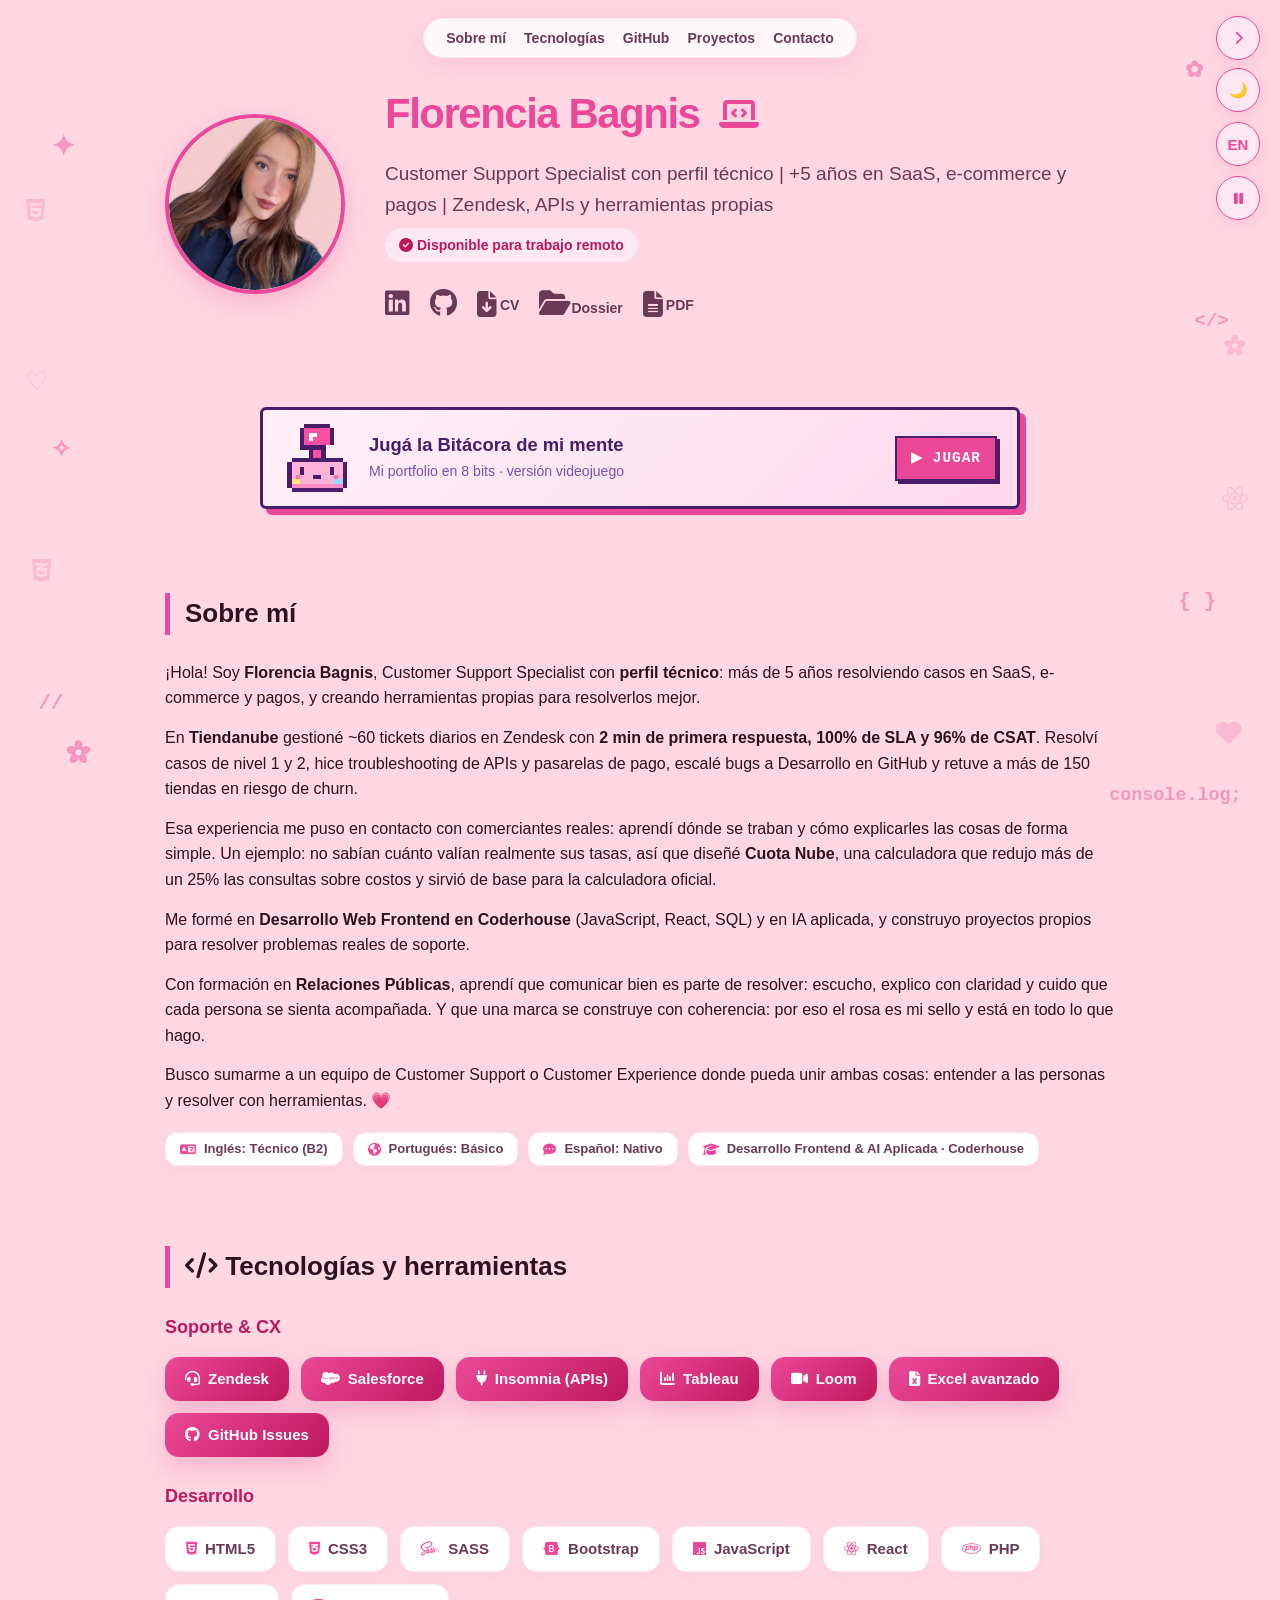
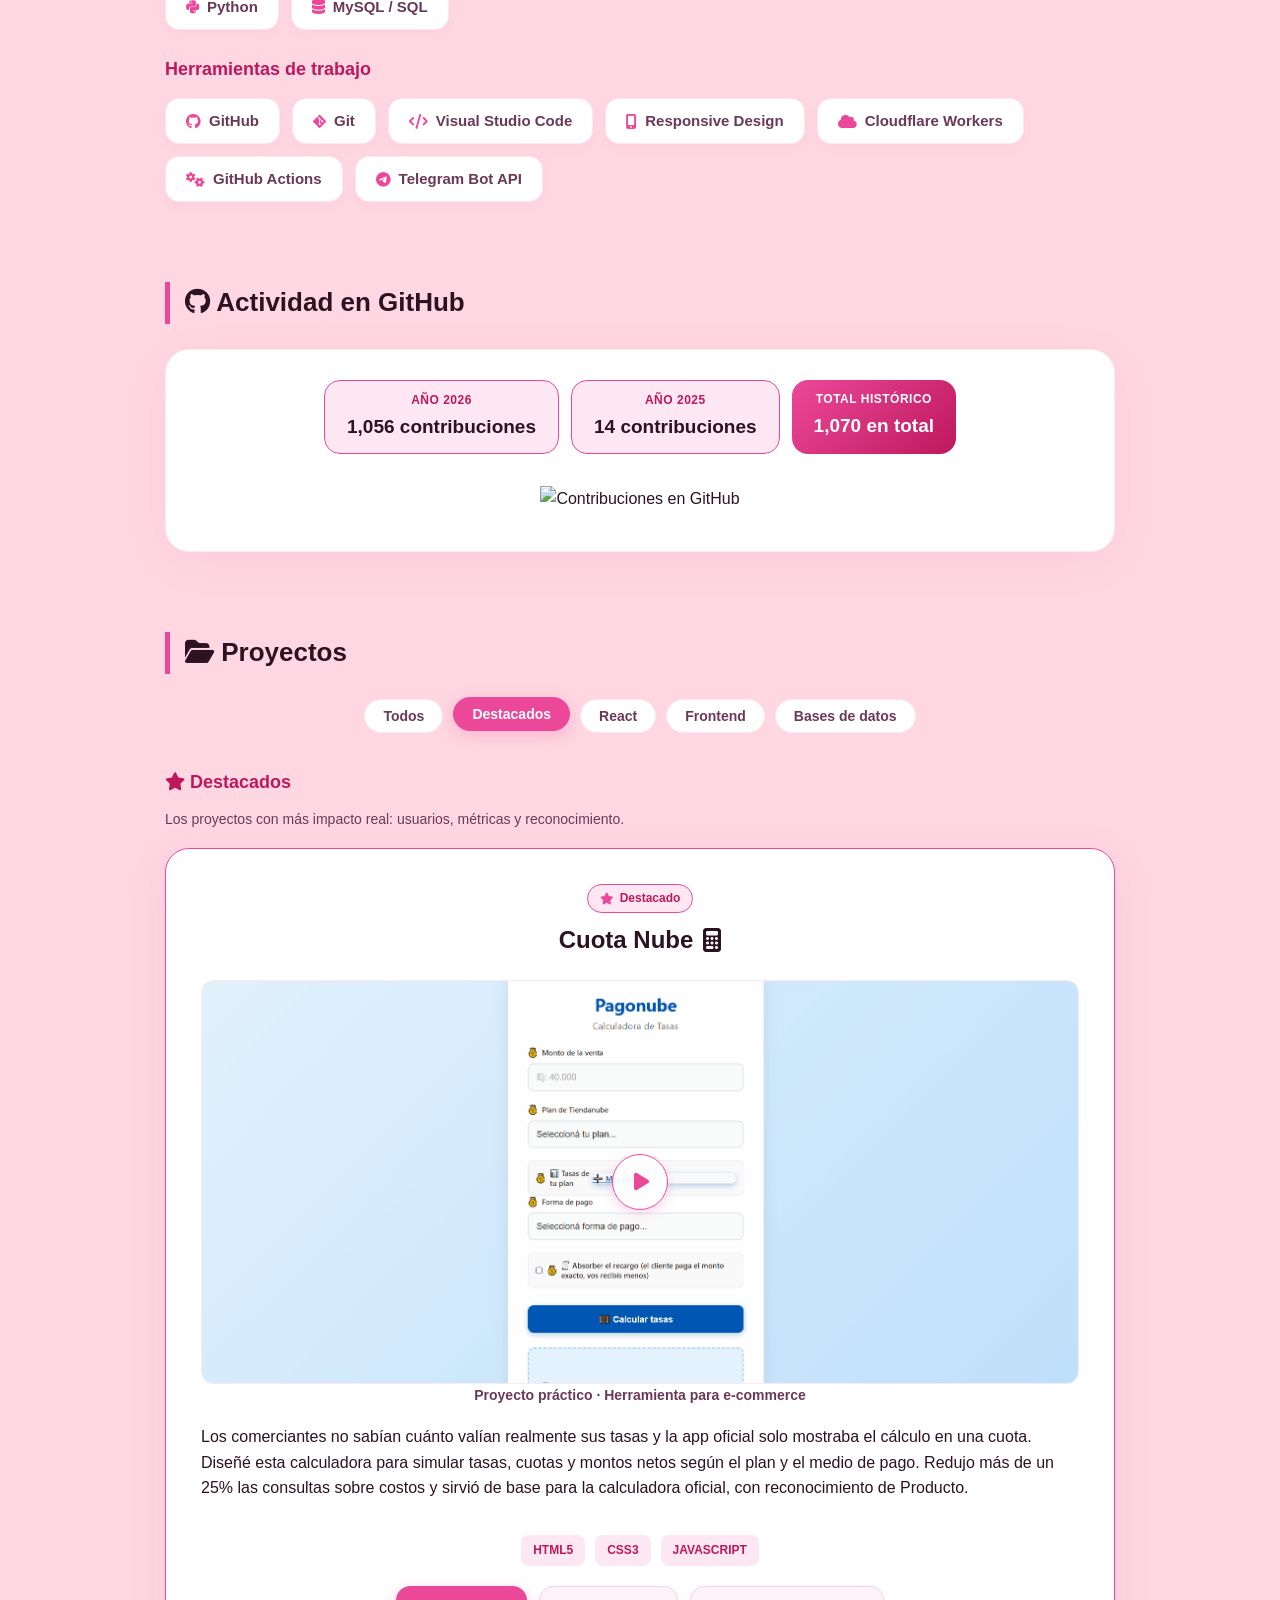
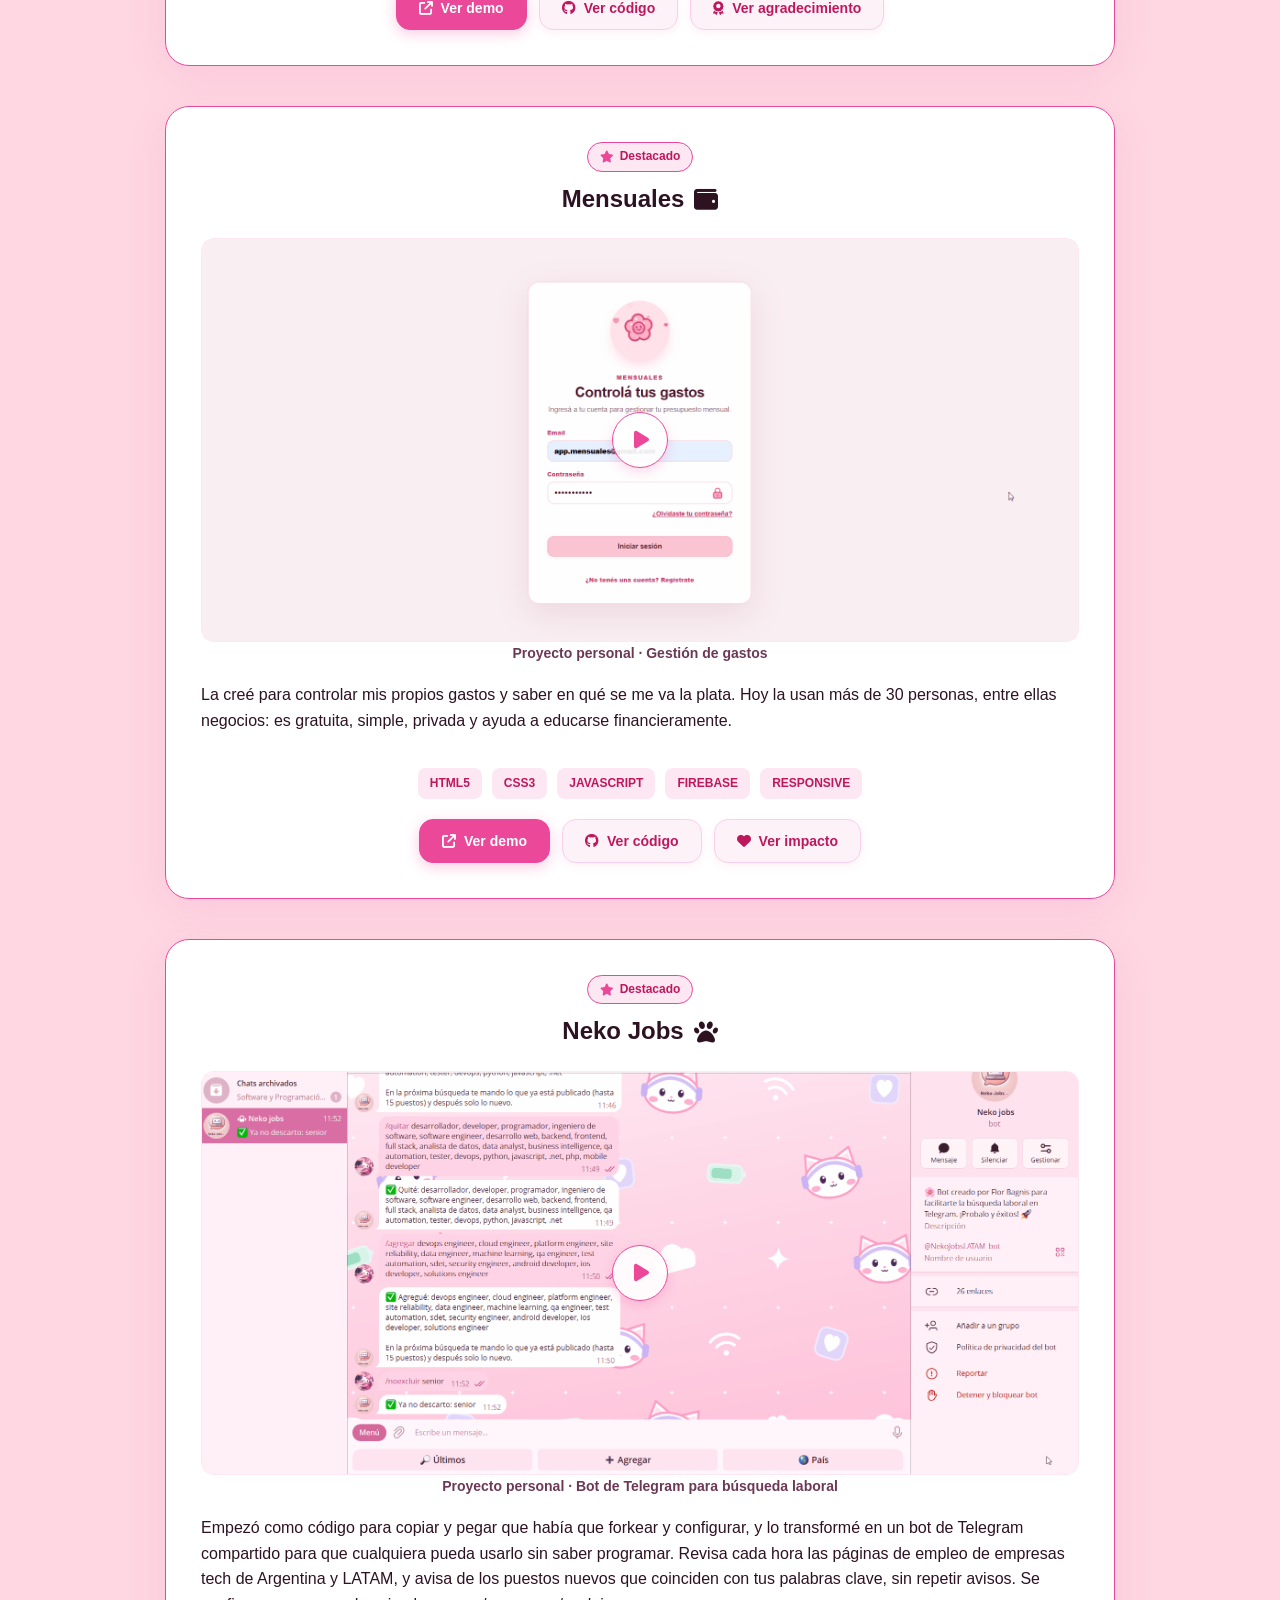
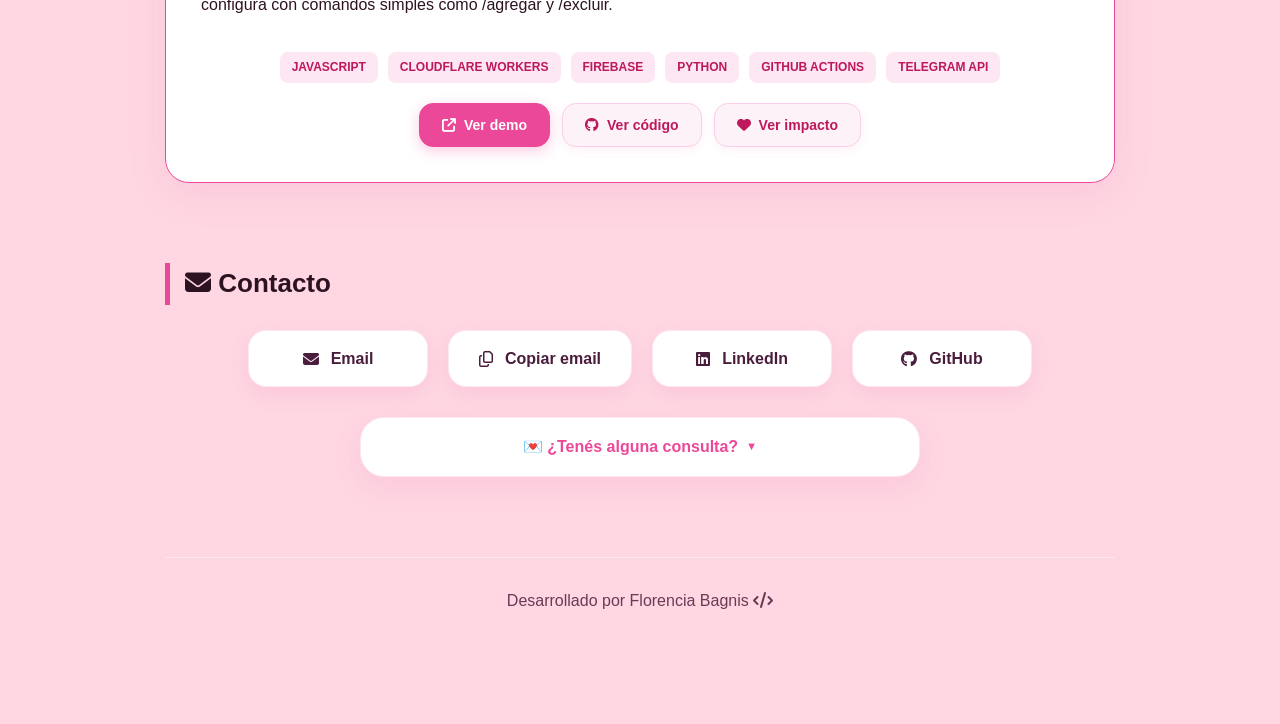
==== commit ce23dc1e: "Add files via upload" ====
--- a/index.html
+++ b/index.html
@@ -49,6 +49,39 @@
     @keyframes floatSparkle { 0% { transform: translateY(0) scale(0.9); opacity: 0.3; } 50% { opacity: 0.65; } 100% { transform: translateY(-20px) scale(1.1); opacity: 0.3; } }
     @keyframes floatTech { 0% { transform: translateY(0) rotate(-5deg); } 100% { transform: translateY(-22px) rotate(5deg); } }
     [data-theme="dark"] .decor-item { color: var(--rosa-brillante, #ffb3c1); opacity: 0.4; }
+    /* ===== Íconos tech de fondo (rosa, claro/oscuro, livianos y responsive) ===== */
+    .tech-deco { position: absolute; font-size: clamp(1.3rem, 2vw, 2rem); line-height: 1; color: var(--rosa-brillante, #ec4899); opacity: 0.2; user-select: none; pointer-events: none; animation: techDrift 11s ease-in-out infinite alternate; }
+    [data-theme="dark"] .tech-deco { color: #f472b6; opacity: 0.22; }
+    @keyframes techDrift { 0% { transform: translateY(0) rotate(-4deg); } 100% { transform: translateY(-14px) rotate(4deg); } }
+    .td-1 { top: 22%; left: 2%; animation-duration: 12s; }
+    .td-2 { top: 54%; right: 2.5%; animation-duration: 10s; animation-delay: -3s; }
+    .td-3 { top: 62%; left: 2.5%; animation-duration: 13s; animation-delay: -6s; }
+    .td-4 { top: 20%; right: 2%; animation-duration: 9s; animation-delay: -2s; }
+    .td-flower { width: 1em; height: 1em; display: block; overflow: visible; }
+    .decor-item .td-flower { width: 1.5em; height: 1.5em; }
+    .td-glyph { font-family: 'Segoe UI Symbol', 'Apple Symbols', system-ui, sans-serif; font-weight: 700; }
+    .td-10 { top: 41%; left: 2%; animation-duration: 10s; animation-delay: -2s; }
+    .td-11 { top: 37%; right: 2.5%; animation-duration: 12s; animation-delay: -5s; }
+    .td-12 { top: 80%; right: 3%; animation-duration: 9s; animation-delay: -4s; }
+    .td-5, .td-6, .td-7, .td-8, .td-9, .td-13, .td-14, .td-15 { display: none; }
+    .td-13 { top: 52%; left: 7%; animation-delay: -3s; }
+    .td-14 { top: 14%; right: 8%; animation-delay: -6s; }
+    .td-15 { top: 80%; left: 6%; animation-delay: -9s; }
+    .td-5 { top: 36%; left: 9%; animation-delay: -4s; }
+    .td-6 { top: 72%; right: 9%; animation-delay: -7s; }
+    .td-7 { top: 90%; left: 12%; animation-delay: -1s; }
+    .td-8 { top: 9%; left: 8%; animation-delay: -5s; }
+    .td-9 { top: 46%; right: 10%; animation-delay: -8s; }
+    /* En pantallas anchas hay márgenes libres a los costados: ahí entran los íconos de más adentro */
+    @media (min-width: 1300px) { .td-5, .td-6, .td-7, .td-8, .td-9, .td-13, .td-14, .td-15 { display: block; } }
+    /* Celular / tablet: menos íconos, más chicos y más suaves para que no molesten al leer */
+    @media (max-width: 768px) {
+      .tech-deco { font-size: 1.15rem; opacity: 0.12; }
+      [data-theme="dark"] .tech-deco { opacity: 0.14; }
+      .td-1 { top: 30%; left: 1.5%; } .td-2 { top: 58%; right: 1.5%; } .td-3 { top: 78%; left: 1.5%; } .td-4 { top: 18%; right: 1.5%; }
+      .td-10 { top: 44%; left: 1.5%; } .td-11 { top: 40%; right: 1.5%; } .td-12 { display: none; }
+    }
+    .reduce-motion .tech-deco { animation: none !important; }
     .project-filters { display: flex; justify-content: center; flex-wrap: wrap; gap: 10px; margin-bottom: 35px; }
     .filter-btn { background: white; border: 1.5px solid var(--rosa-suave); color: var(--texto-secundario); padding: 8px 18px; border-radius: 999px; font-size: 14px; font-weight: 600; cursor: pointer; transition: all 0.25s ease; font-family: inherit; }
     .filter-btn:hover, .filter-btn.active { background: var(--rosa-brillante); border-color: var(--rosa-brillante); color: white; transform: translateY(-2px); box-shadow: 0 4px 15px rgba(236, 72, 153, 0.25); }
@@ -492,8 +525,23 @@
     <span class="decor-item item-4">{ }</span>
     <span class="decor-item item-5">//</span>
     <span class="decor-item item-6">console.log;</span>
-    <span class="decor-item item-7">🌸</span>
+    <span class="decor-item item-7"><svg class="td-flower" viewBox="0 0 24 24" aria-hidden="true"><g fill="currentColor"><ellipse cx="12" cy="6.2" rx="3.3" ry="4.5" transform="rotate(0 12 12)"/><ellipse cx="12" cy="6.2" rx="3.3" ry="4.5" transform="rotate(72 12 12)"/><ellipse cx="12" cy="6.2" rx="3.3" ry="4.5" transform="rotate(144 12 12)"/><ellipse cx="12" cy="6.2" rx="3.3" ry="4.5" transform="rotate(216 12 12)"/><ellipse cx="12" cy="6.2" rx="3.3" ry="4.5" transform="rotate(288 12 12)"/></g><circle cx="12" cy="12" r="2.4" fill="#ffe4ee"/></svg></span>
     <span class="decor-item item-8">✿</span>
+    <i class="fa-brands fa-html5 tech-deco td-1"></i>
+    <i class="fa-brands fa-react tech-deco td-2"></i>
+    <i class="fa-brands fa-css3-alt tech-deco td-3"></i>
+    <i class="fa-brands fa-js tech-deco td-4"></i>
+    <i class="fa-brands fa-node-js tech-deco td-5"></i>
+    <i class="fa-solid fa-database tech-deco td-6"></i>
+    <i class="fa-solid fa-terminal tech-deco td-7"></i>
+    <i class="fa-brands fa-github tech-deco td-8"></i>
+    <i class="fa-brands fa-figma tech-deco td-9"></i>
+    <span class="tech-deco td-glyph td-10">♡</span>
+    <svg class="tech-deco td-flower td-11" viewBox="0 0 24 24" aria-hidden="true"><g fill="currentColor"><ellipse cx="12" cy="6.2" rx="3.3" ry="4.5" transform="rotate(0 12 12)"/><ellipse cx="12" cy="6.2" rx="3.3" ry="4.5" transform="rotate(72 12 12)"/><ellipse cx="12" cy="6.2" rx="3.3" ry="4.5" transform="rotate(144 12 12)"/><ellipse cx="12" cy="6.2" rx="3.3" ry="4.5" transform="rotate(216 12 12)"/><ellipse cx="12" cy="6.2" rx="3.3" ry="4.5" transform="rotate(288 12 12)"/></g><circle cx="12" cy="12" r="2.4" fill="#ffe4ee"/></svg>
+    <i class="fa-solid fa-heart tech-deco td-12"></i>
+    <svg class="tech-deco td-flower td-13" viewBox="0 0 24 24" aria-hidden="true"><g fill="none" stroke="currentColor" stroke-width="1.5" stroke-linejoin="round"><ellipse cx="12" cy="6.2" rx="3.3" ry="4.5" transform="rotate(0 12 12)"/><ellipse cx="12" cy="6.2" rx="3.3" ry="4.5" transform="rotate(72 12 12)"/><ellipse cx="12" cy="6.2" rx="3.3" ry="4.5" transform="rotate(144 12 12)"/><ellipse cx="12" cy="6.2" rx="3.3" ry="4.5" transform="rotate(216 12 12)"/><ellipse cx="12" cy="6.2" rx="3.3" ry="4.5" transform="rotate(288 12 12)"/></g><circle cx="12" cy="12" r="2.3" fill="currentColor"/></svg>
+    <span class="tech-deco td-glyph td-14">♡</span>
+    <svg class="tech-deco td-flower td-15" viewBox="0 0 24 24" aria-hidden="true"><g fill="currentColor"><ellipse cx="12" cy="6.2" rx="3.3" ry="4.5" transform="rotate(0 12 12)"/><ellipse cx="12" cy="6.2" rx="3.3" ry="4.5" transform="rotate(72 12 12)"/><ellipse cx="12" cy="6.2" rx="3.3" ry="4.5" transform="rotate(144 12 12)"/><ellipse cx="12" cy="6.2" rx="3.3" ry="4.5" transform="rotate(216 12 12)"/><ellipse cx="12" cy="6.2" rx="3.3" ry="4.5" transform="rotate(288 12 12)"/></g><circle cx="12" cy="12" r="2.4" fill="#ffe4ee"/></svg>
   </div>
   
   <!-- Solapa independiente con icono de flechita para ocultar/mostrar todo el panel -->
@@ -1677,5 +1725,472 @@
 *,html,body{scrollbar-width:none!important;-ms-overflow-style:none!important}
 *::-webkit-scrollbar,html::-webkit-scrollbar,body::-webkit-scrollbar{display:none!important;width:0!important;height:0!important;background:transparent!important}
 </style>
+
+  <!-- ===== VISOR DE CV / DOSSIER · ES/EN · claro/oscuro · responsive ===== -->
+  <style id="doc-viewer-css">
+    .dv{--dv-bg:#ffd6e1;--dv-card:#ffffff;--dv-bar:rgba(255,246,249,.88);--dv-line:#f7b6cd;--dv-ink:#5b2142;--dv-mute:#a0607a;--dv-halo:#ffe1ec;--dv-glow:rgba(236,72,153,.28);--dv-icon:#d6336c;--dv-fill:#ffd6e6;--dv-acc:#ec4899;--dv-track:#f9c5d8;--dv-fillA:#f9a8d4;--dv-fillB:#ec4899;
+      position:fixed;top:0;left:0;right:0;bottom:0;width:100vw;max-width:100vw;height:100vh;height:100dvh;margin:0;z-index:5000;display:none;flex-direction:column;background:var(--dv-bg);color:var(--dv-ink);font-family:inherit;-webkit-font-smoothing:antialiased}
+    [data-theme="dark"] .dv{--dv-bg:linear-gradient(160deg,#0e080c 0%,#170b13 100%);--dv-card:var(--card-bg,#2a1522);--dv-bar:rgba(14,8,12,.9);--dv-line:rgba(244,114,182,.3);--dv-ink:#fdf2f8;--dv-mute:#d1a3be;--dv-halo:#3a1a30;--dv-glow:color-mix(in srgb,var(--rosa-brillante,#f0489e) 38%,transparent);--dv-icon:var(--rosa-brillante,#f0489e);--dv-fill:#4a2140;--dv-acc:var(--rosa-brillante,#f0489e);--dv-track:color-mix(in srgb,var(--dv-acc) 28%,transparent);--dv-fillA:color-mix(in srgb,var(--dv-acc) 60%,#fff);--dv-fillB:var(--dv-acc)}
+    .dv.on{display:flex;animation:dvIn .28s ease}
+    .dv *{box-sizing:border-box}
+    @keyframes dvIn{from{opacity:0}to{opacity:1}}
+
+    /* ---- Botones: mismo efecto que los filtros del portfolio (se levantan y se rellenan de rosa) ---- */
+    .dv-btn{display:inline-flex;align-items:center;justify-content:center;gap:8px;min-height:44px;padding:10px 22px;border-radius:999px;border:1.5px solid var(--dv-acc);background:var(--dv-card);color:var(--dv-acc);font:inherit;font-size:14px;font-weight:700;line-height:1.1;cursor:pointer;text-decoration:none;white-space:nowrap;transition:all .25s ease;-webkit-tap-highlight-color:transparent}
+    .dv-btn:hover,.dv-btn:focus-visible{background:var(--dv-acc);border-color:var(--dv-acc);color:#fff;transform:translateY(-2px);box-shadow:0 4px 15px rgba(236,72,153,.28)}
+    .dv-btn:active{transform:translateY(0);box-shadow:none}
+    .dv-btn:focus-visible{outline:3px solid var(--dv-glow);outline-offset:2px}
+    .dv-btn.pri{background:linear-gradient(135deg,#f472b6,#ec4899);border-color:transparent;color:#fff;box-shadow:0 6px 18px -6px var(--dv-glow)}
+    .dv-btn.pri:hover,.dv-btn.pri:focus-visible{background:linear-gradient(135deg,#ec4899,#db2777);box-shadow:0 8px 22px -4px var(--dv-glow)}
+    [data-theme="dark"] .dv-btn.pri{background:linear-gradient(135deg,color-mix(in srgb,var(--dv-acc) 82%,#fff),var(--dv-acc));color:#fff}
+    [data-theme="dark"] .dv-btn.pri:hover,[data-theme="dark"] .dv-btn.pri:focus-visible{background:linear-gradient(135deg,var(--dv-acc),color-mix(in srgb,var(--dv-acc) 80%,#000))}
+    [data-theme="dark"] .dv-btn:hover,[data-theme="dark"] .dv-btn:focus-visible{box-shadow:0 4px 15px var(--dv-glow)}
+    .dv-btn i{font-size:14px}
+
+    /* ---- Pantalla "Descargando…" ---- */
+    .dv-load{margin:auto;padding:24px;width:100%;display:flex;justify-content:center}
+    .dv-card{position:relative;text-align:center;width:min(88vw,360px);padding:34px 30px 28px;border-radius:30px;background:var(--dv-card);border:2px solid var(--dv-line);box-shadow:0 24px 60px -24px var(--dv-glow);animation:dvPop .4s cubic-bezier(.34,1.56,.64,1)}
+    @keyframes dvPop{from{opacity:0;transform:translateY(14px) scale(.94)}to{opacity:1;transform:none}}
+    .dv-halo{width:128px;height:128px;border-radius:50%;background:var(--dv-halo);display:grid;place-items:center;margin:0 auto 18px;box-shadow:0 12px 30px -10px var(--dv-glow)}
+    .dv-ico{width:98px;height:98px;overflow:visible;transform-origin:50% 90%;animation:dvBob 1.9s ease-in-out infinite}
+    .dv-ico .st{fill:none;stroke:var(--dv-icon);stroke-width:2.6;stroke-linecap:round;stroke-linejoin:round}
+    .dv-ico .fl{fill:var(--dv-fill);stroke:var(--dv-icon);stroke-width:2.6;stroke-linecap:round;stroke-linejoin:round}
+    .dv-ico .dot{fill:var(--dv-icon)}.dv-ico .bl{fill:#ff8fb3;opacity:.55}
+    .dv-ico .sp{fill:#ffc94d;stroke:#e0a526;stroke-width:1.2;stroke-linejoin:round;transform-box:fill-box;transform-origin:center;animation:dvTw 1.6s ease-in-out infinite}
+    .dv-ico .sp.b{animation-delay:.6s}
+    @keyframes dvBob{0%,100%{transform:rotate(-7deg) translateY(0)}50%{transform:rotate(7deg) translateY(-5px)}}
+    @keyframes dvTw{0%,100%{transform:scale(.6) rotate(0);opacity:.55}50%{transform:scale(1.15) rotate(20deg);opacity:1}}
+    .dv h2,.dv .dv-t{all:unset;display:block;box-sizing:border-box;margin:0 0 6px;padding:0;text-align:center;font-size:1.35rem;font-weight:800;letter-spacing:.2px;line-height:1.25;color:var(--dv-ink);font-family:inherit}
+    .dv h2::before,.dv h2::after,.dv .dv-t::before,.dv .dv-t::after{content:none!important;display:none!important}
+    .dv .dv-s,.dv .dv-name b,.dv .dv-name small{text-align:inherit}
+    .dv-load{align-self:stretch}
+    @media print{.dv{display:none!important}}
+    .dv-dots span{display:inline-block;animation:dvJump 1.2s ease-in-out infinite}
+    .dv-dots span:nth-child(2){animation-delay:.18s}.dv-dots span:nth-child(3){animation-delay:.36s}
+    @keyframes dvJump{0%,60%,100%{transform:translateY(0)}30%{transform:translateY(-6px)}}
+    .dv-s{margin:0;font-size:.93rem;color:var(--dv-mute);line-height:1.45}
+    .dv-bar-track{height:10px;border-radius:99px;background:var(--dv-track);overflow:hidden;margin:20px 0 18px;box-shadow:inset 0 1px 2px rgba(0,0,0,.08)}
+    .dv-bar-track i{display:block;height:100%;width:38%;border-radius:99px;background:linear-gradient(90deg,var(--dv-fillA),var(--dv-fillB));box-shadow:0 0 10px var(--dv-glow);animation:dvSlide 1.5s ease-in-out infinite}
+    @keyframes dvSlide{0%{transform:translateX(-110%)}100%{transform:translateX(280%)}}
+    .dv-h{position:absolute;width:20px;height:20px;fill:#ff8fb3;stroke:var(--dv-icon);stroke-width:1.6;stroke-linejoin:round;opacity:0;animation:dvUp 3.2s ease-in infinite}
+    .dv-h.h1{left:12%;bottom:52%}.dv-h.h2{right:11%;bottom:58%;width:15px;height:15px;animation-delay:1.1s}.dv-h.h3{left:30%;bottom:62%;width:13px;height:13px;animation-delay:2.1s}
+    @keyframes dvUp{0%{opacity:0;transform:translateY(14px) scale(.7)}25%{opacity:.95}100%{opacity:0;transform:translateY(-46px) scale(1.1)}}
+
+    /* ---- Visor ---- */
+    .dv-res{display:none;flex:1;min-height:0;flex-direction:column}
+    .dv[data-stage="res"] .dv-load{display:none}
+    .dv[data-stage="res"] .dv-res{display:flex}
+    .dv-top{flex:none;display:flex;flex-direction:row;align-items:center;justify-content:center;text-align:center;gap:12px;padding:calc(12px + env(safe-area-inset-top,0px)) max(18px,env(safe-area-inset-right,0px)) 12px max(18px,env(safe-area-inset-left,0px));background:var(--dv-bar);border-bottom:1.5px solid var(--dv-line);backdrop-filter:blur(10px);-webkit-backdrop-filter:blur(10px)}
+    .dv-who{display:flex;align-items:center;justify-content:center;gap:12px;min-width:0;max-width:860px;margin:0 auto 18px}
+    .dv-mini{flex:none;width:44px;height:44px;border-radius:50%;background:var(--dv-halo);display:grid;place-items:center;border:1.5px solid var(--dv-line)}
+    .dv-mini svg{width:28px;height:28px}
+    .dv-mini .st{fill:none;stroke:var(--dv-icon);stroke-width:3;stroke-linecap:round;stroke-linejoin:round}
+    .dv-mini .fl{fill:var(--dv-fill);stroke:var(--dv-icon);stroke-width:3;stroke-linecap:round;stroke-linejoin:round}
+    .dv-mini .dot{fill:var(--dv-icon)}
+    .dv-name{min-width:0;text-align:left}
+    .dv-name b{display:block;font-size:1.02rem;font-weight:800;color:var(--dv-ink);overflow:hidden;text-overflow:ellipsis;white-space:nowrap}
+    .dv-name small{display:block;margin-top:2px;font-size:.8rem;color:var(--dv-mute)}
+    .dv-act{display:flex;gap:12px;flex-wrap:nowrap;justify-content:center;align-items:center;margin:0 auto;max-width:100%}
+    .dv-scroll{flex:1;min-height:0;overflow:auto;-webkit-overflow-scrolling:touch;padding:22px max(12px,env(safe-area-inset-right,0px)) calc(60px + env(safe-area-inset-bottom,0px)) max(12px,env(safe-area-inset-left,0px))}
+    .dv-pages{width:min(940px,100%);margin:0 auto;display:flex;flex-direction:column;gap:16px}
+    .dv-pg{margin:0}
+    .dv-pg canvas{display:block;width:100%;height:auto;background:#fff;border-radius:12px;border:1.5px solid var(--dv-line);box-shadow:0 10px 30px -14px var(--dv-glow)}
+    .dv-pg figcaption{text-align:center;font-size:.78rem;color:var(--dv-mute);margin-top:7px}
+    .dv-frame{width:100%;height:calc(100vh - 150px);height:calc(100dvh - 150px);min-height:420px;border:1.5px solid var(--dv-line);border-radius:12px;background:#fff}
+    .dv-msg{text-align:center;color:var(--dv-mute);font-weight:700;padding:44px 12px;line-height:1.6}
+    .dv-msg b{display:block;color:var(--dv-ink);font-size:1.1rem;margin-bottom:6px}
+
+
+    /* ---- Fondo con brillitos (claro / oscuro) para CV, dossier y PDF ---- */
+    .dv{--dv-sp:url("data:image/svg+xml,%3Csvg xmlns=%22http://www.w3.org/2000/svg%22 width=%22220%22 height=%22220%22 viewBox=%220 0 220 220%22%3E%3Cpath transform=%22translate%2820 30%29 scale%281.1%29%22 d=%22M12 2l1.8 6.2L20 10l-6.2 1.8L12 18l-1.8-6.2L4 10l6.2-1.8z%22 fill=%22%23ff8fb3%22 fill-opacity=%220.55%22/%3E%3Cpath transform=%22translate%28150 18%29 scale%280.7%29%22 d=%22M12 2l1.8 6.2L20 10l-6.2 1.8L12 18l-1.8-6.2L4 10l6.2-1.8z%22 fill=%22%23ffffff%22 fill-opacity=%220.95%22/%3E%3Cpath transform=%22translate%2895 110%29 scale%281.5%29%22 d=%22M12 2l1.8 6.2L20 10l-6.2 1.8L12 18l-1.8-6.2L4 10l6.2-1.8z%22 fill=%22%23ffffff%22 fill-opacity=%220.9%22/%3E%3Cpath transform=%22translate%28180 140%29 scale%280.9%29%22 d=%22M12 2l1.8 6.2L20 10l-6.2 1.8L12 18l-1.8-6.2L4 10l6.2-1.8z%22 fill=%22%23ff8fb3%22 fill-opacity=%220.5%22/%3E%3Cpath transform=%22translate%2840 170%29 scale%280.8%29%22 d=%22M12 2l1.8 6.2L20 10l-6.2 1.8L12 18l-1.8-6.2L4 10l6.2-1.8z%22 fill=%22%23ffffff%22 fill-opacity=%220.9%22/%3E%3C/svg%3E"),url("data:image/svg+xml,%3Csvg xmlns=%22http://www.w3.org/2000/svg%22 width=%22340%22 height=%22340%22 viewBox=%220 0 340 340%22%3E%3Cpath transform=%22translate%2830 20%29 scale%280.9%29%22 d=%22M12 2l1.8 6.2L20 10l-6.2 1.8L12 18l-1.8-6.2L4 10l6.2-1.8z%22 fill=%22%23ffffff%22 fill-opacity=%220.9%22/%3E%3Cpath transform=%22translate%28210 90%29 scale%281.3%29%22 d=%22M12 2l1.8 6.2L20 10l-6.2 1.8L12 18l-1.8-6.2L4 10l6.2-1.8z%22 fill=%22%23ff8fb3%22 fill-opacity=%220.5%22/%3E%3Cpath transform=%22translate%28120 200%29 scale%280.8%29%22 d=%22M12 2l1.8 6.2L20 10l-6.2 1.8L12 18l-1.8-6.2L4 10l6.2-1.8z%22 fill=%22%23ffffff%22 fill-opacity=%220.85%22/%3E%3Cpath transform=%22translate%28260 250%29 scale%281%29%22 d=%22M12 2l1.8 6.2L20 10l-6.2 1.8L12 18l-1.8-6.2L4 10l6.2-1.8z%22 fill=%22%23ff8fb3%22 fill-opacity=%220.45%22/%3E%3Cpath transform=%22translate%2860 280%29 scale%281.2%29%22 d=%22M12 2l1.8 6.2L20 10l-6.2 1.8L12 18l-1.8-6.2L4 10l6.2-1.8z%22 fill=%22%23ffffff%22 fill-opacity=%220.9%22/%3E%3C/svg%3E")}
+    [data-theme="dark"] .dv{--dv-sp:url("data:image/svg+xml,%3Csvg xmlns=%22http://www.w3.org/2000/svg%22 width=%22220%22 height=%22220%22 viewBox=%220 0 220 220%22%3E%3Cpath transform=%22translate%2820 30%29 scale%281.1%29%22 d=%22M12 2l1.8 6.2L20 10l-6.2 1.8L12 18l-1.8-6.2L4 10l6.2-1.8z%22 fill=%22%23f472b6%22 fill-opacity=%220.5%22/%3E%3Cpath transform=%22translate%28150 18%29 scale%280.7%29%22 d=%22M12 2l1.8 6.2L20 10l-6.2 1.8L12 18l-1.8-6.2L4 10l6.2-1.8z%22 fill=%22%23f9a8d4%22 fill-opacity=%220.7%22/%3E%3Cpath transform=%22translate%2895 110%29 scale%281.5%29%22 d=%22M12 2l1.8 6.2L20 10l-6.2 1.8L12 18l-1.8-6.2L4 10l6.2-1.8z%22 fill=%22%23f9a8d4%22 fill-opacity=%220.55%22/%3E%3Cpath transform=%22translate%28180 140%29 scale%280.9%29%22 d=%22M12 2l1.8 6.2L20 10l-6.2 1.8L12 18l-1.8-6.2L4 10l6.2-1.8z%22 fill=%22%23f472b6%22 fill-opacity=%220.45%22/%3E%3Cpath transform=%22translate%2840 170%29 scale%280.8%29%22 d=%22M12 2l1.8 6.2L20 10l-6.2 1.8L12 18l-1.8-6.2L4 10l6.2-1.8z%22 fill=%22%23fdf2f8%22 fill-opacity=%220.55%22/%3E%3C/svg%3E"),url("data:image/svg+xml,%3Csvg xmlns=%22http://www.w3.org/2000/svg%22 width=%22340%22 height=%22340%22 viewBox=%220 0 340 340%22%3E%3Cpath transform=%22translate%2830 20%29 scale%280.9%29%22 d=%22M12 2l1.8 6.2L20 10l-6.2 1.8L12 18l-1.8-6.2L4 10l6.2-1.8z%22 fill=%22%23fdf2f8%22 fill-opacity=%220.5%22/%3E%3Cpath transform=%22translate%28210 90%29 scale%281.3%29%22 d=%22M12 2l1.8 6.2L20 10l-6.2 1.8L12 18l-1.8-6.2L4 10l6.2-1.8z%22 fill=%22%23f472b6%22 fill-opacity=%220.4%22/%3E%3Cpath transform=%22translate%28120 200%29 scale%280.8%29%22 d=%22M12 2l1.8 6.2L20 10l-6.2 1.8L12 18l-1.8-6.2L4 10l6.2-1.8z%22 fill=%22%23f9a8d4%22 fill-opacity=%220.55%22/%3E%3Cpath transform=%22translate%28260 250%29 scale%281%29%22 d=%22M12 2l1.8 6.2L20 10l-6.2 1.8L12 18l-1.8-6.2L4 10l6.2-1.8z%22 fill=%22%23f472b6%22 fill-opacity=%220.4%22/%3E%3Cpath transform=%22translate%2860 280%29 scale%281.2%29%22 d=%22M12 2l1.8 6.2L20 10l-6.2 1.8L12 18l-1.8-6.2L4 10l6.2-1.8z%22 fill=%22%23fdf2f8%22 fill-opacity=%220.45%22/%3E%3C/svg%3E")}
+    .dv::before{content:"";position:absolute;top:0;left:0;right:0;bottom:0;pointer-events:none;z-index:0;background-image:var(--dv-sp);background-size:220px 220px,340px 340px;background-position:0 0,90px 130px;animation:dvSpark 5s ease-in-out infinite alternate}
+    .dv>*{position:relative;z-index:1}
+    @keyframes dvSpark{from{opacity:.55;background-position:0 0,90px 130px}to{opacity:1;background-position:0 -14px,90px 116px}}
+
+    /* ======== EXTRA CUTE ✿ ======== */
+    /* tarjeta con borde "de costura", florcita y brillito en las esquinas */
+    .dv-card{outline:2px dashed var(--dv-line);outline-offset:-10px}
+    .dv-card::before,.dv-card::after{position:absolute;font-size:15px;line-height:1;color:var(--dv-icon);opacity:.55;pointer-events:none}
+    .dv-card::before{content:"✦";top:16px;left:22px}
+    .dv-card::after{content:"✿";bottom:16px;right:22px}
+    .dv-halo{position:relative;animation:dvBreath 3.2s ease-in-out infinite}
+    .dv-halo::before{content:"";position:absolute;inset:-9px;border-radius:50%;border:2px dashed var(--dv-line);animation:dvSpin 18s linear infinite}
+    @keyframes dvBreath{0%,100%{transform:scale(1)}50%{transform:scale(1.045)}}
+    @keyframes dvSpin{to{transform:rotate(360deg)}}
+    .dv-spk{position:absolute;fill:#ffd35e;stroke:#e6a92a;stroke-width:1.3;stroke-linejoin:round;transform-origin:center;animation:dvTw 1.8s ease-in-out infinite}
+    .dv-spk.s1{width:24px;height:24px;top:-6px;right:-10px}
+    .dv-spk.s2{width:15px;height:15px;top:34px;left:-16px;animation-delay:.5s}
+    .dv-spk.s3{width:13px;height:13px;bottom:2px;right:-14px;animation-delay:1s}
+    .dv-fl{display:inline-block;color:var(--dv-icon);font-size:.85em;animation:dvSpin 6s linear infinite}
+    .dv-fl.r{animation-direction:reverse}
+    .dv-t{text-shadow:0 2px 0 color-mix(in srgb,var(--dv-glow) 40%,transparent)}
+    /* barrita más gordita, a rayitas, con corazón en la punta */
+    .dv-bar-track{height:15px;border:2px solid var(--dv-line);background-color:var(--dv-track)}
+    .dv-bar-track i{position:relative;background-image:repeating-linear-gradient(-45deg,rgba(255,255,255,.3) 0 6px,transparent 6px 12px),linear-gradient(90deg,var(--dv-fillA),var(--dv-fillB))}
+    .dv-bar-track i::after{content:"";position:absolute;right:3px;top:50%;width:10px;height:10px;margin-top:-5px;background:#fff;-webkit-mask:url("data:image/svg+xml,%3Csvg xmlns='http://www.w3.org/2000/svg' viewBox='0 0 24 24'%3E%3Cpath d='M12 20.5S3.5 15.5 3.5 9.6A4.3 4.3 0 0112 7.7a4.3 4.3 0 018.5 1.9C20.5 15.5 12 20.5 12 20.5z'/%3E%3C/svg%3E") center/contain no-repeat;mask:url("data:image/svg+xml,%3Csvg xmlns='http://www.w3.org/2000/svg' viewBox='0 0 24 24'%3E%3Cpath d='M12 20.5S3.5 15.5 3.5 9.6A4.3 4.3 0 0112 7.7a4.3 4.3 0 018.5 1.9C20.5 15.5 12 20.5 12 20.5z'/%3E%3C/svg%3E") center/contain no-repeat}
+    /* botones: más gorditos y con rebote */
+    .dv-btn{min-height:46px;padding:10px 26px}
+    .dv-act .dv-btn{animation:dvBtnIn .55s cubic-bezier(.34,1.56,.64,1) both}
+    .dv-act .dv-btn+.dv-btn{animation-delay:.08s}
+    @keyframes dvBtnIn{from{opacity:0;transform:translateY(-10px) scale(.85)}to{opacity:1;transform:none}}
+    .dv-btn:hover i,.dv-btn:focus-visible i{animation:dvWig .5s ease}
+    @keyframes dvWig{0%,100%{transform:rotate(0)}25%{transform:rotate(-14deg)}75%{transform:rotate(14deg)}}
+    /* chip con el nombre del documento */
+    .dv-who{background:var(--dv-card);border:2px solid var(--dv-line);border-radius:999px;padding:7px 22px 7px 8px;width:fit-content;box-shadow:0 8px 20px -12px var(--dv-glow)}
+    .dv-name b::after{content:" ✿";color:var(--dv-icon)}
+    /* páginas como stickers */
+    .dv-pg{background:var(--dv-card);padding:10px 10px 12px;border-radius:22px;border:2px solid var(--dv-line);box-shadow:0 14px 30px -16px var(--dv-glow);position:relative}
+    .dv-pg canvas{border:0;border-radius:13px;box-shadow:none}
+    .dv-pg figcaption{display:table;margin:10px auto 0;padding:3px 14px;border-radius:99px;background:var(--dv-halo);color:var(--dv-icon);font-weight:800;font-size:.76rem}
+    .dv-pg figcaption::before{content:"✿ "}.dv-pg figcaption::after{content:" ✿"}
+    /* ¡Listo! + corazones que caen */
+    .dv-toast{position:fixed;z-index:6;bottom:calc(26px + env(safe-area-inset-bottom,0px));left:50%;transform:translateX(-50%);padding:9px 20px;border-radius:99px;background:var(--dv-card);border:2px solid var(--dv-acc);color:var(--dv-icon);font-weight:800;font-size:.95rem;white-space:nowrap;box-shadow:0 12px 26px -10px var(--dv-glow);pointer-events:none;opacity:0;animation:dvToast 3.2s ease both}
+    @keyframes dvToast{0%{opacity:0;transform:translate(-50%,14px) scale(.8)}12%{opacity:1;transform:translate(-50%,0) scale(1.06)}20%{transform:translate(-50%,0) scale(1)}80%{opacity:1}100%{opacity:0;transform:translate(-50%,10px) scale(.96)}}
+    .dv-conf{position:absolute;z-index:6;top:0;left:0;right:0;height:0;pointer-events:none}
+    .dv-cf{position:absolute;left:50%;top:110px;width:var(--s);height:var(--s);fill:#ff8fb3;stroke:var(--dv-icon);stroke-width:1.6;stroke-linejoin:round;opacity:0;animation:dvCf 1.9s ease-out var(--d) both}
+    @keyframes dvCf{0%{opacity:0;transform:translate(0,0) scale(.4)}15%{opacity:1}100%{opacity:0;transform:translate(var(--x),170px) scale(1.05) rotate(28deg)}}
+    .reduce-motion .dv-toast,.reduce-motion .dv-conf{display:none}
+    @media (prefers-reduced-motion:reduce){.dv-toast,.dv-conf{display:none}}
+
+    /* ======== TECH ✿ femenino ======== */
+    .dv{--dv-mono:ui-monospace,SFMono-Regular,Menlo,Consolas,"Courier New",monospace}
+    .dv::after{content:"";position:absolute;top:0;left:0;right:0;bottom:0;pointer-events:none;z-index:0;opacity:.16;background-image:radial-gradient(var(--dv-icon) 1.1px,transparent 1.3px);background-size:24px 24px}
+    .dv>.dv-decor{position:absolute;top:0;left:0;right:0;bottom:0;z-index:0;pointer-events:none;overflow:hidden}
+    .dv-decor span{position:absolute;font-family:var(--dv-mono);font-weight:800;color:var(--dv-icon);opacity:.34;user-select:none}
+    .dv-decor .d1{top:15%;left:4%;font-size:1.7rem;animation:dvFloat 8s ease-in-out infinite alternate}
+    .dv-decor .d2{top:44%;right:4%;font-size:1.3rem;animation:dvFloat 10s ease-in-out infinite alternate-reverse}
+    .dv-decor .d3{bottom:20%;left:5%;font-size:1.5rem;animation:dvFloat 9s ease-in-out infinite alternate}
+    .dv-decor .d4{bottom:7%;right:3%;font-size:.95rem;animation:dvFloat 11s ease-in-out infinite alternate-reverse}
+    .dv-decor .d5{top:27%;right:12%;font-size:1.1rem;animation:dvFloat 7s ease-in-out infinite alternate}
+    .dv-decor .d6{bottom:34%;left:11%;font-size:1.1rem;animation:dvFloat 12s ease-in-out infinite alternate-reverse}
+    @keyframes dvFloat{from{transform:translateY(0) rotate(-4deg)}to{transform:translateY(-18px) rotate(4deg)}}
+    /* barrita de ventana de la tarjeta (puntitos pastel + nombre del sitio) */
+    .dv-card{padding-top:46px}
+    .dv-card::before{left:auto;right:22px;top:16px}
+    .dv-wbar,.dv-win{display:flex;align-items:center;gap:6px}
+    .dv-wbar{position:absolute;top:15px;left:22px;font:700 11px/1 var(--dv-mono);color:var(--dv-mute)}
+    .dv-wbar i,.dv-win i{width:10px;height:10px;border-radius:50%;background:#ff8fb3;flex:none}
+    .dv-wbar i:nth-child(2),.dv-win i:nth-child(2){background:#ffc9a8}
+    .dv-wbar i:nth-child(3),.dv-win i:nth-child(3){background:#c9b6ff}
+    .dv-wbar span{margin-left:6px}
+    /* línea de terminal con cursor parpadeando */
+    .dv-term{display:inline-flex;align-items:center;gap:6px;margin:14px auto 0;padding:6px 14px;border-radius:12px;background:var(--dv-halo);border:1.5px solid var(--dv-line);font:700 12.5px/1.2 var(--dv-mono);color:var(--dv-ink);max-width:100%;overflow:hidden;white-space:nowrap;text-overflow:ellipsis}
+    .dv-term .p{color:var(--dv-icon)}
+    .dv-cur{display:inline-block;width:7px;height:14px;margin-left:2px;border-radius:2px;background:var(--dv-icon);animation:dvBlink 1s steps(2,start) infinite}
+    @keyframes dvBlink{to{visibility:hidden}}
+    .dv-card{text-align:center}
+    .dv-bar-track{margin-top:16px}
+    /* ventanita de editor en cada página */
+    .dv-win{padding:0 4px 11px;font:700 11.5px/1 var(--dv-mono);color:var(--dv-mute);min-width:0}
+    .dv-win span{margin-left:8px;min-width:0;overflow:hidden;text-overflow:ellipsis;white-space:nowrap}
+    .dv-win b{margin-left:auto;padding-left:10px;color:var(--dv-icon);flex:none}
+    #dvMeta::before{content:"// ";color:var(--dv-icon)}
+    .dv-name small,.dv-toast{font-family:var(--dv-mono)}
+    .dv-name small{font-weight:700}
+    .dv-toast{font-size:.88rem}
+    .reduce-motion .dv-decor span,.reduce-motion .dv-cur{animation:none!important}
+
+    /* ======== MÁS TECH ✿ ======== */
+    .dv-term{display:block;text-align:left;width:100%;margin:14px 0 0;padding:10px 14px;border-radius:14px;white-space:normal;overflow:visible;line-height:1.75;font-size:12.5px}
+    .dv-term .l{opacity:0;transform:translateX(-8px);animation:dvLine .4s ease forwards;animation-delay:calc(var(--i) * .55s);white-space:nowrap;overflow:hidden;text-overflow:ellipsis}
+    .dv-term .g{color:var(--dv-mute)}
+    @keyframes dvLine{to{opacity:1;transform:none}}
+    .reduce-motion .dv-term .l{opacity:1;transform:none;animation:none}
+    .dv-pct{font:700 12px/1 var(--dv-mono);letter-spacing:.5px;color:var(--dv-icon);margin:-8px 0 14px}
+    .dv-pct:empty{display:none}
+    .dv-top{position:relative}
+    .dv-path{position:absolute;left:max(18px,env(safe-area-inset-left,0px));top:50%;transform:translateY(-50%);font:700 12px/1 var(--dv-mono);color:var(--dv-mute);max-width:24vw;overflow:hidden;text-overflow:ellipsis;white-space:nowrap}
+    .dv-path b{color:var(--dv-icon)}
+    .dv-esc{position:absolute;right:max(18px,env(safe-area-inset-right,0px));top:50%;transform:translateY(-50%);font:800 11px/1 var(--dv-mono);padding:5px 9px;border-radius:8px;color:var(--dv-icon);background:var(--dv-card);border:1.5px solid var(--dv-line);box-shadow:0 2px 0 var(--dv-line)}
+    @media (max-width:1100px){.dv-path,.dv-esc{display:none}}
+    .dv-status{flex:none;display:flex;align-items:center;gap:14px;padding:8px max(16px,env(safe-area-inset-right,0px)) calc(8px + env(safe-area-inset-bottom,0px)) max(16px,env(safe-area-inset-left,0px));background:var(--dv-bar);border-top:1.5px solid var(--dv-line);backdrop-filter:blur(10px);-webkit-backdrop-filter:blur(10px);font:700 11.5px/1 var(--dv-mono);color:var(--dv-mute);white-space:nowrap;overflow:hidden}
+    .dv-status .ok{display:inline-flex;align-items:center;color:var(--dv-ink)}
+    .dv-status .ok i{width:8px;height:8px;border-radius:50%;margin-right:7px;background:#7ee0b0;box-shadow:0 0 0 3px rgba(126,224,176,.28);animation:dvPulse 1.8s ease-in-out infinite}
+    @keyframes dvPulse{50%{box-shadow:0 0 0 6px rgba(126,224,176,0)}}
+    .dv-status .t1,.dv-status .r{color:var(--dv-icon)}
+    .dv-status .r{margin-left:auto}
+    .dv-status span:empty{display:none}
+    .dv-scroll{padding-bottom:calc(36px + env(safe-area-inset-bottom,0px))}
+    .dv-toast{bottom:calc(58px + env(safe-area-inset-bottom,0px))}
+    @media (max-width:420px){.dv-status .r{display:none}.dv-status{gap:10px}}
+    .reduce-motion .dv-status .ok i{animation:none}
+    /* ---- Celular ---- */
+    @media (max-width:600px){
+      .dv-top{justify-content:center}
+      .dv-act{width:100%;gap:10px}
+      .dv-act .dv-btn{flex:1 1 0;padding:10px 12px;font-size:13.5px}
+      .dv-act .dv-btn.pri{flex:1.6 1 0}
+      .dv-scroll{padding-top:16px}
+      .dv-card{padding:30px 22px 24px}
+      .dv-who{max-width:100%}
+    }
+    @media (max-width:340px){.dv-act .dv-btn{padding:10px 8px;font-size:12.5px}.dv-act .dv-btn i{display:none}}
+    .reduce-motion .dv *,.reduce-motion .dv{animation:none!important;transition:none!important}
+    @media (prefers-reduced-motion:reduce){.dv *{animation-duration:.01ms!important}}
+  </style>
+
+  <script id="doc-viewer-js">
+  (function () {
+    var HEART = 'M12 20.5S3.5 15.5 3.5 9.6A4.3 4.3 0 0112 7.7a4.3 4.3 0 018.5 1.9C20.5 15.5 12 20.5 12 20.5z';
+    var SP = 'M12 2l1.8 6.2L20 10l-6.2 1.8L12 18l-1.8-6.2L4 10l6.2-1.8z';
+    /* Íconos kawaii: hoja con carita (CV) y carpeta con carita (dossier) */
+    var ART = {
+      cv: '<path class="fl" d="M17 14a6 6 0 0 1 6-6h14l12 12v26a6 6 0 0 1-6 6H23a6 6 0 0 1-6-6z"/><path class="st" d="M37 8v8a4 4 0 0 0 4 4h8"/><path class="st" d="M24 24h8"/><circle class="dot" cx="27" cy="36" r="1.9"/><circle class="dot" cx="39" cy="36" r="1.9"/><path class="st" d="M29.5 41.5q3.5 3.4 7 0"/><ellipse class="bl" cx="23.5" cy="40.5" rx="2.6" ry="1.7"/><ellipse class="bl" cx="42.5" cy="40.5" rx="2.6" ry="1.7"/>',
+      export: '<path class="fl" d="M14 14a6 6 0 0 1 6-6h16l12 12v28a6 6 0 0 1-6 6H20a6 6 0 0 1-6-6z"/><path class="st" d="M36 8v8a4 4 0 0 0 4 4h8"/><path class="st" d="M21 26h9"/><circle class="dot" cx="26" cy="37" r="1.9"/><circle class="dot" cx="38" cy="37" r="1.9"/><path class="st" d="M28.5 42q3.5 3.4 7 0"/><ellipse class="bl" cx="22.5" cy="41.5" rx="2.6" ry="1.7"/><ellipse class="bl" cx="41.5" cy="41.5" rx="2.6" ry="1.7"/><path class="sp" transform="translate(44 2) scale(.55)" d="M12 2l1.8 6.2L20 10l-6.2 1.8L12 18l-1.8-6.2L4 10l6.2-1.8z"/><path class="sp b" transform="translate(4 40) scale(.4)" d="M12 2l1.8 6.2L20 10l-6.2 1.8L12 18l-1.8-6.2L4 10l6.2-1.8z"/>',
+      dossier: '<path class="fl" d="M8 20a5 5 0 0 1 5-5h13l5 6h20a5 5 0 0 1 5 5v21a5 5 0 0 1-5 5H13a5 5 0 0 1-5-5z"/><path class="st" d="M8 27h48"/><circle class="dot" cx="25" cy="38" r="1.9"/><circle class="dot" cx="39" cy="38" r="1.9"/><path class="st" d="M28.5 43q3.5 3.4 7 0"/><ellipse class="bl" cx="20.5" cy="42.5" rx="2.6" ry="1.7"/><ellipse class="bl" cx="43.5" cy="42.5" rx="2.6" ry="1.7"/>'
+    };
+    var T = {
+      es: {
+        cv: { load: 'Descargando CV', sub: 'Armando mi CV con cariño, un ratito nomás', title: 'Mi CV', meta: 'Florencia Bagnis · Español', dl: 'Descargar CV' },
+        export: { load: 'Generando PDF', sub: 'Armando tu PDF del portfolio con cariño, ya casi', title: 'Portfolio en PDF', meta: 'Florencia Bagnis · Español', dl: 'Descargar PDF', file: 'Florencia-Bagnis-Portfolio.pdf' },
+        dossier: { load: 'Descargando dossier', sub: 'Preparando mi dossier de desempeño, ya casi', title: 'Dossier de desempeño', meta: 'Florencia Bagnis · Español', dl: 'Descargar dossier' },
+        ready: '// ¡listo, ya está! ✿', online: 'listo', log: ['conectando… ✓', 'leyendo páginas…', 'casi listo ♡'], cmd: { cv: 'descargar_cv.pdf', dossier: 'descargar_dossier.pdf', export: 'generar_portfolio.pdf' }, errGen: 'Probá de nuevo en un ratito, por favor.', back: 'Volver', page: 'página', pages: 'páginas', of: 'de', loadingPages: 'Cargando páginas…',
+        errT: 'Uy, no pude abrir el archivo', errS: 'Igual podés intentar descargarlo con el botón de arriba.', fallback: 'Si no ves el archivo, descargalo con el botón de arriba.'
+      },
+      en: {
+        cv: { load: 'Downloading CV', sub: 'Putting my CV together with love, just a moment', title: 'My CV', meta: 'Florencia Bagnis · English', dl: 'Download CV' },
+        export: { load: 'Generating PDF', sub: 'Putting your portfolio PDF together with love, almost there', title: 'Portfolio as PDF', meta: 'Florencia Bagnis · English', dl: 'Download PDF', file: 'Florencia-Bagnis-Portfolio-EN.pdf' },
+        dossier: { load: 'Downloading dossier', sub: 'Getting my performance dossier ready, almost there', title: 'Performance dossier', meta: 'Florencia Bagnis · English', dl: 'Download dossier' },
+        ready: '// all done! ✿', online: 'ready', log: ['connecting… ✓', 'reading pages…', 'almost there ♡'], cmd: { cv: 'download_cv.pdf', dossier: 'download_dossier.pdf', export: 'generate_portfolio.pdf' }, errGen: 'Please try again in a moment.', back: 'Back', page: 'page', pages: 'pages', of: 'of', loadingPages: 'Loading pages…',
+        errT: "Oops, I couldn't open the file", errS: 'You can still try downloading it with the button above.', fallback: "If you can't see the file, download it with the button above."
+      }
+    };
+    function lang() { try { if (typeof LANG !== 'undefined') return LANG === 'en' ? 'en' : 'es'; } catch (e) {} return document.documentElement.lang === 'en' ? 'en' : 'es'; }
+    function art(k, cls) { return '<svg class="' + cls + '" viewBox="0 0 64 64" aria-hidden="true">' + ART[k] + '</svg>'; }
+    function confetti() {
+      var xs = [-150, -105, -62, -22, 18, 58, 104, 150], ds = [0, .12, .05, .2, .08, .26, .15, .03], ss = [16, 12, 18, 11, 15, 12, 17, 13], h = '<div class="dv-conf" aria-hidden="true">';
+      for (var i = 0; i < xs.length; i++) h += '<svg class="dv-cf" viewBox="0 0 24 24" style="--x:' + xs[i] + 'px;--d:' + ds[i] + 's;--s:' + ss[i] + 'px"><path d="' + HEART + '"/></svg>';
+      return h + '</div>';
+    }
+    function decor() {
+      return '<div class="dv-decor" aria-hidden="true"><span class="d1">&lt;/&gt;</span><span class="d2">{ }</span><span class="d3">//</span><span class="d4">console.log("✿")</span><span class="d5">&lt;3</span><span class="d6">;)</span></div>';
+    }
+    function spk(c) { return '<svg class="dv-spk ' + c + '" viewBox="0 0 24 24" aria-hidden="true"><path d="' + SP + '"/></svg>'; }
+    function heart(c) { return '<svg class="dv-h ' + c + '" viewBox="0 0 24 24" aria-hidden="true"><path d="' + HEART + '"/></svg>'; }
+
+    var ov = null, state = null, pushed = false, lastFocus = null, tmr = null, objUrl = null, token = 0;
+    var PDFB = 'https://cdnjs.cloudflare.com/ajax/libs/pdf.js/3.11.174/', pdfP = null;
+
+    function loadPdfJs() {
+      if (window.pdfjsLib && window.pdfjsLib.__dv) return Promise.resolve(window.pdfjsLib);
+      if (pdfP) return pdfP;
+      pdfP = new Promise(function (res, rej) {
+        var sc = document.createElement('script');
+        sc.src = PDFB + 'pdf.min.js';
+        sc.onload = function () {
+          var lib = window.pdfjsLib; if (!lib) { pdfP = null; return rej(new Error('pdfjs')); }
+          fetch(PDFB + 'pdf.worker.min.js').then(function (r) { return r.text(); }).then(function (code) {
+            lib.GlobalWorkerOptions.workerSrc = URL.createObjectURL(new Blob([code], { type: 'text/javascript' }));
+          }).catch(function () { lib.GlobalWorkerOptions.workerSrc = PDFB + 'pdf.worker.min.js'; }).then(function () { lib.__dv = 1; res(lib); });
+        };
+        sc.onerror = function () { pdfP = null; rej(new Error('pdfjs')); };
+        document.head.appendChild(sc);
+      });
+      return pdfP;
+    }
+
+    function build() {
+      if (ov) return ov;
+      ov = document.createElement('div');
+      ov.className = 'dv'; ov.id = 'doc-viewer';
+      ov.setAttribute('role', 'dialog'); ov.setAttribute('aria-modal', 'true');
+      document.documentElement.appendChild(ov);
+      ov.addEventListener('keydown', function (e) {
+        if (e.key !== 'Tab') return;
+        var f = ov.querySelectorAll('a.dv-btn,button.dv-btn'), vis = [].filter.call(f, function (n) { return n.offsetParent !== null; });
+        if (!vis.length) return;
+        var a = vis[0], z = vis[vis.length - 1];
+        if (e.shiftKey && document.activeElement === a) { e.preventDefault(); z.focus(); }
+        else if (!e.shiftKey && document.activeElement === z) { e.preventDefault(); a.focus(); }
+      });
+      document.addEventListener('keydown', function (e) { if (e.key === 'Escape' && ov.classList.contains('on')) close(); });
+      window.addEventListener('popstate', function () { if (pushed) { pushed = false; hide(); } });
+      return ov;
+    }
+
+    /* El fondo del visor se copia del fondo real del portfolio (claro = rosa clarito, oscuro = bordó) */
+    function isDark() { return document.documentElement.getAttribute('data-theme') === 'dark'; }
+    function rgbOf(c) { var m = /rgba?\(([^)]+)\)/.exec(c || ''); if (!m) return null; var p = m[1].split(/[ ,\/]+/).map(parseFloat); return { r: p[0], g: p[1], b: p[2], a: p.length > 3 && !isNaN(p[3]) ? p[3] : 1 }; }
+    function solid(c) { var v = rgbOf(c); return v && v.a > 0.05; }
+    function layerOf(el, pseudo) {
+      var cs = getComputedStyle(el, pseudo || null);
+      if (pseudo && (cs.content === 'none' || cs.content === 'normal')) return null;
+      var img = cs.backgroundImage !== 'none' ? cs.backgroundImage : '', col = solid(cs.backgroundColor) ? cs.backgroundColor : '';
+      if (!img && !col) return null;
+      return { color: col, image: img, size: cs.backgroundSize, pos: cs.backgroundPosition, rep: cs.backgroundRepeat };
+    }
+    function findPaint() {
+      var els = [document.body, document.documentElement], k = document.body.children, i;
+      for (i = 0; i < k.length; i++) {
+        var n = k[i]; if (n === ov || /^(SCRIPT|STYLE|LINK)$/.test(n.tagName)) continue;
+        var r = n.getBoundingClientRect(); if (r.width >= innerWidth * 0.9 && r.height >= innerHeight * 0.5) els.push(n);
+      }
+      for (i = 0; i < els.length; i++) { var p = layerOf(els[i]) || layerOf(els[i], '::before'); if (p) return p; }
+      var root = getComputedStyle(document.documentElement), names = ['--bg', '--bg-color', '--bg-body', '--background', '--fondo', '--color-fondo', '--body-bg'];
+      for (i = 0; i < names.length; i++) { var v = root.getPropertyValue(names[i]).trim(); if (v) return { color: v, image: '', size: '', pos: '', rep: '' }; }
+      return null;
+    }
+    function syncTheme() {
+      if (!ov) return;
+      var st = ov.style;
+      ['backgroundColor', 'backgroundImage', 'backgroundSize', 'backgroundPosition', 'backgroundRepeat'].forEach(function (p) { st[p] = ''; });
+      st.removeProperty('--dv-bar');
+      var p = findPaint(); if (!p) return;
+      /* en modo claro, si el fondo es blanco puro se queda el rosa clarito del visor */
+      if (!isDark() && !p.image) { var v = rgbOf(p.color); if (v && v.r > 248 && v.g > 248 && v.b > 248) return; }
+      if (p.color) { st.backgroundColor = p.color; if (rgbOf(p.color)) st.setProperty('--dv-bar', 'color-mix(in srgb,' + p.color + ' 90%,transparent)'); }
+      st.backgroundImage = p.image || 'none';
+      if (p.image) { st.backgroundSize = p.size; st.backgroundPosition = p.pos; st.backgroundRepeat = p.rep; }
+    }
+    new MutationObserver(syncTheme).observe(document.documentElement, { attributes: true, attributeFilter: ['data-theme'] });
+
+    function hide() {
+      if (!ov) return;
+      token++; clearTimeout(tmr);
+      ov.classList.remove('on'); ov.innerHTML = '';
+      document.documentElement.style.overflow = '';
+      if (objUrl) { var u = objUrl; objUrl = null; setTimeout(function () { try { URL.revokeObjectURL(u); } catch (e) {} }, 400); }
+      if (lastFocus && lastFocus.focus) { try { lastFocus.focus({ preventScroll: true }); } catch (e) {} }
+    }
+    function close() { if (pushed) { pushed = false; try { history.back(); } catch (e) {} hide(); } else hide(); }
+
+    function fileName(href) { try { return decodeURIComponent(href.split('?')[0].split('/').pop()) || 'documento.pdf'; } catch (e) { return 'documento.pdf'; } }
+
+    function open(kind, href, trigger, opts) {
+      build();
+      var L = lang(), S = T[L], K = S[kind], my = ++token;
+      lastFocus = trigger || null; state = { kind: kind, href: href };
+      opts = opts || {};
+      ov.setAttribute('aria-label', K.load);
+      ov.dataset.stage = 'load';
+      ov.innerHTML = decor() +
+        '<div class="dv-load"><div class="dv-card" role="status" aria-live="polite"><div class="dv-wbar" aria-hidden="true"><i></i><i></i><i></i><span>florencia.dev</span></div>' + heart('h1') + heart('h2') + heart('h3') +
+        '<div class="dv-halo">' + spk('s1') + spk('s2') + spk('s3') + art(kind, 'dv-ico') + '</div>' +
+        '<div class="dv-t" role="heading" aria-level="2"><span class="dv-fl" aria-hidden="true">✿</span> ' + K.load + '<span class="dv-dots"><span>.</span><span>.</span><span>.</span></span> <span class="dv-fl r" aria-hidden="true">✿</span></div>' +
+        '<p class="dv-s">' + K.sub + '</p>' +
+        '<div class="dv-term" aria-hidden="true"><div class="l" style="--i:0"><span class="p">$</span> ' + S.cmd[kind] + '</div>' +
+        S.log.map(function (t, i) { return '<div class="l" style="--i:' + (i + 1) + '"><span class="g">&gt;</span> ' + t + '</div>'; }).join('') +
+        '<div class="l" style="--i:4"><span class="p">$</span><i class="dv-cur"></i></div></div><div class="dv-bar-track"><i></i></div><div class="dv-pct" aria-hidden="true"></div>' +
+        '<button type="button" class="dv-btn" id="dvBack0"><i class="fas fa-arrow-left" aria-hidden="true"></i>' + S.back + '</button></div></div>';
+      ov.querySelector('#dvBack0').onclick = close;
+      syncTheme();
+      ov.classList.add('on');
+      document.documentElement.style.overflow = 'hidden';
+      if (!pushed) { try { history.pushState({ dv: 1 }, '', location.href); pushed = true; } catch (e) {} }
+      ov.querySelector('#dvBack0').focus({ preventScroll: true });
+
+      var t0 = Date.now(), blob = null, failed = false;
+      /* PDF que se genera en el momento (exportar portfolio): mismo "Generando…" y mismo visor */
+      var src = opts.promise
+        ? Promise.resolve(opts.promise).then(function (b) { if (!b) throw new Error('empty'); blob = b; })
+        : fetch(href, { cache: 'force-cache' }).then(function (r) { if (!r.ok) throw new Error(r.status); return r.blob(); }).then(function (b) { blob = b; });
+      src.catch(function () { failed = true; }).then(function () {
+        var wait = Math.max(0, 1500 - (Date.now() - t0));
+        tmr = setTimeout(function () { if (my !== token) return; if (opts.onReady) opts.onReady(); else show(kind, href, blob, failed, L, opts.name); }, wait);
+      });
+    }
+
+    function show(kind, href, blob, failed, L, fname) {
+      var S = T[L], K = S[kind], name = fname || (href ? fileName(href) : K.file || 'documento.pdf'), dlHref = href;
+      if (blob) { if (objUrl) { try { URL.revokeObjectURL(objUrl); } catch (e) {} } objUrl = URL.createObjectURL(blob); dlHref = objUrl; }
+      ov.setAttribute('aria-label', K.title);
+      ov.dataset.stage = 'res';
+      ov.innerHTML = decor() +
+        '<div class="dv-res"><div class="dv-top"><span class="dv-path" aria-hidden="true">~/portfolio/<b id="dvPath"></b></span>' +
+        '<div class="dv-act"><a class="dv-btn pri" id="dvDl" href="' + dlHref + '" download="' + name.replace(/"/g, '') + '"><i class="fas fa-file-arrow-down" aria-hidden="true"></i>' + K.dl + '</a>' +
+        '<button type="button" class="dv-btn" id="dvBack"><i class="fas fa-arrow-left" aria-hidden="true"></i>' + S.back + '</button></div><kbd class="dv-esc" aria-hidden="true">esc</kbd></div>' +
+        '<div class="dv-toast" role="status">' + S.ready + '</div>' + confetti() +
+        '<div class="dv-scroll"><div class="dv-who"><span class="dv-mini">' + art(kind, '') + '</span>' +
+        '<div class="dv-name"><b>' + K.title + '</b><small id="dvMeta">' + K.meta + '</small></div></div>' +
+        '<div class="dv-pages" id="dvPages"><div class="dv-msg">' + S.loadingPages + '</div></div></div>' +
+        '<div class="dv-status"><span class="ok"><i></i>' + S.online + '</span><span class="t1">.pdf</span><span id="dvSz"></span><span id="dvPg"></span><span class="r">v1.0 ✓</span></div></div>';
+      var pth = ov.querySelector('#dvPath'); if (pth) pth.textContent = name;
+      var szEl = ov.querySelector('#dvSz'); if (szEl && blob) szEl.textContent = Math.max(1, Math.round(blob.size / 1024)) + ' KB';
+      var box = ov.querySelector('#dvPages');
+      ov.querySelector('#dvBack').onclick = close;
+      /* si el navegador no deja leer el archivo (por ejemplo abierto como file://), el botón igual descarga directo */
+      if ((failed || !blob) && !href) {
+        ov.querySelector('#dvDl').style.display = 'none';
+        box.innerHTML = '<div class="dv-msg"><b>' + S.errT + '</b>' + S.errGen + '</div>';
+      } else if (failed || !blob) {
+        ov.querySelector('#dvDl').setAttribute('href', href);
+        box.innerHTML = '<iframe class="dv-frame" title="' + K.title + '" src="' + href + '"></iframe><p class="dv-msg" style="padding-top:14px">' + S.fallback + '</p>';
+      } else {
+        var my = token;
+        loadPdfJs().then(function (lib) { return blob.arrayBuffer().then(function (buf) { return lib.getDocument({ data: new Uint8Array(buf), useSystemFonts: true }).promise; }); })
+          .then(function (doc) {
+            if (my !== token) return;
+            box.innerHTML = '';
+            var pgEl = ov.querySelector('#dvPg'); if (pgEl) pgEl.textContent = doc.numPages + ' ' + (doc.numPages === 1 ? S.page : S.pages);
+            ov.querySelector('#dvMeta').textContent = K.meta + ' · ' + doc.numPages + ' ' + (doc.numPages === 1 ? S.page : S.pages);
+            var cssW = Math.min(940, Math.max(260, box.clientWidth || 700)), dpr = Math.max(2, Math.min(window.devicePixelRatio || 1, 3));
+            var chain = Promise.resolve();
+            for (var n = 1; n <= doc.numPages; n++) (function (n) {
+              chain = chain.then(function () {
+                if (my !== token) return;
+                return doc.getPage(n).then(function (pg) {
+                  if (my !== token) return;
+                  var base = pg.getViewport({ scale: 1 }), k = (cssW / base.width) * dpr; if (base.width * k * base.height * k > 16e6) k = Math.sqrt(16e6 / (base.width * base.height)); var vp = pg.getViewport({ scale: k });
+                  var fig = document.createElement('figure'); fig.className = 'dv-pg';
+                  var cv = document.createElement('canvas'); cv.width = Math.floor(vp.width); cv.height = Math.floor(vp.height);
+                  cv.setAttribute('role', 'img'); cv.setAttribute('aria-label', K.title + ' · ' + n + ' ' + S.of + ' ' + doc.numPages);
+                  var wb = document.createElement('div'); wb.className = 'dv-win';
+                  wb.innerHTML = '<i></i><i></i><i></i><span></span><b>&lt;/&gt;</b>';
+                  wb.querySelector('span').textContent = name + ' · ' + n + '/' + doc.numPages;
+                  fig.appendChild(wb);
+                  fig.appendChild(cv);
+                  if (doc.numPages > 1) { var cap = document.createElement('figcaption'); cap.textContent = n + ' ' + S.of + ' ' + doc.numPages; fig.appendChild(cap); }
+                  box.appendChild(fig);
+                  var cx = cv.getContext('2d'); cx.imageSmoothingEnabled = true; cx.imageSmoothingQuality = 'high'; return pg.render({ canvasContext: cx, viewport: vp, intent: 'print' }).promise;
+                });
+              });
+            })(n);
+            return chain;
+          })
+          .catch(function () {
+            if (my !== token) return;
+            box.innerHTML = '<iframe class="dv-frame" title="' + K.title + '" src="' + (objUrl || href) + '"></iframe><p class="dv-msg" style="padding-top:14px">' + S.fallback + '</p>';
+          });
+      }
+      var d = ov.querySelector('#dvDl'); if (d) d.focus({ preventScroll: true });
+    }
+
+    /* ---- Exportar PDF ----
+       window.DocViewer.exportPdf(() => Promise<Blob>)  -> muestra "Generando PDF…" y después el visor.
+       Si export-pdf.js expone window.generatePortfolioPDF() (que devuelve un Blob), el botón de exportar lo usa solo. */
+    function exportPdf(gen, trigger) {
+      var L = lang(), p = new Promise(function (res, rej) { try { Promise.resolve(gen()).then(res, rej); } catch (e) { rej(e); } });
+      open('export', '', trigger || null, { promise: p, name: T[L].export.file });
+    }
+    /* Lo usa export-pdf.js: abre la pantalla "Generando PDF…" y, cuando el PDF está listo, lo muestra en el visor */
+    function beginExport() {
+      var res, rej, p = new Promise(function (a, b) { res = a; rej = b; });
+      open('export', '', null, { promise: p, name: T[lang()].export.file });
+      var my = token;
+      return {
+        progress: function (pct, text) {
+          if (my !== token || !ov || ov.dataset.stage !== 'load') return;
+          var s = ov.querySelector('.dv-s'); if (s && text) s.textContent = text;
+          var pc = ov.querySelector('.dv-pct'), n = Math.max(0, Math.min(10, Math.round(pct * 10)));
+          if (pc) pc.textContent = '▰'.repeat(n) + '▱'.repeat(10 - n) + ' ' + Math.round(pct * 100) + '%';
+        },
+        done: function (blob) { res(blob); },
+        fail: function () { rej(new Error('export')); }
+      };
+    }
+    window.DocViewer = { open: open, close: close, exportPdf: exportPdf, beginExport: beginExport };
+
+    /* Los links CV y Dossier abren el visor (con ctrl/cmd/clic del medio siguen abriendo normal) */
+    document.addEventListener('click', function (e) {
+      var a = e.target && e.target.closest ? e.target.closest('#cv-link,#dossier-link') : null;
+      if (!a || e.defaultPrevented || e.button || e.metaKey || e.ctrlKey || e.shiftKey || e.altKey) return;
+      var href = a.getAttribute('href'); if (!href) return;
+      e.preventDefault();
+      open(a.id === 'cv-link' ? 'cv' : 'dossier', href, a);
+    }, true);
+  })();
+  </script>
+
 </body>
 </html>
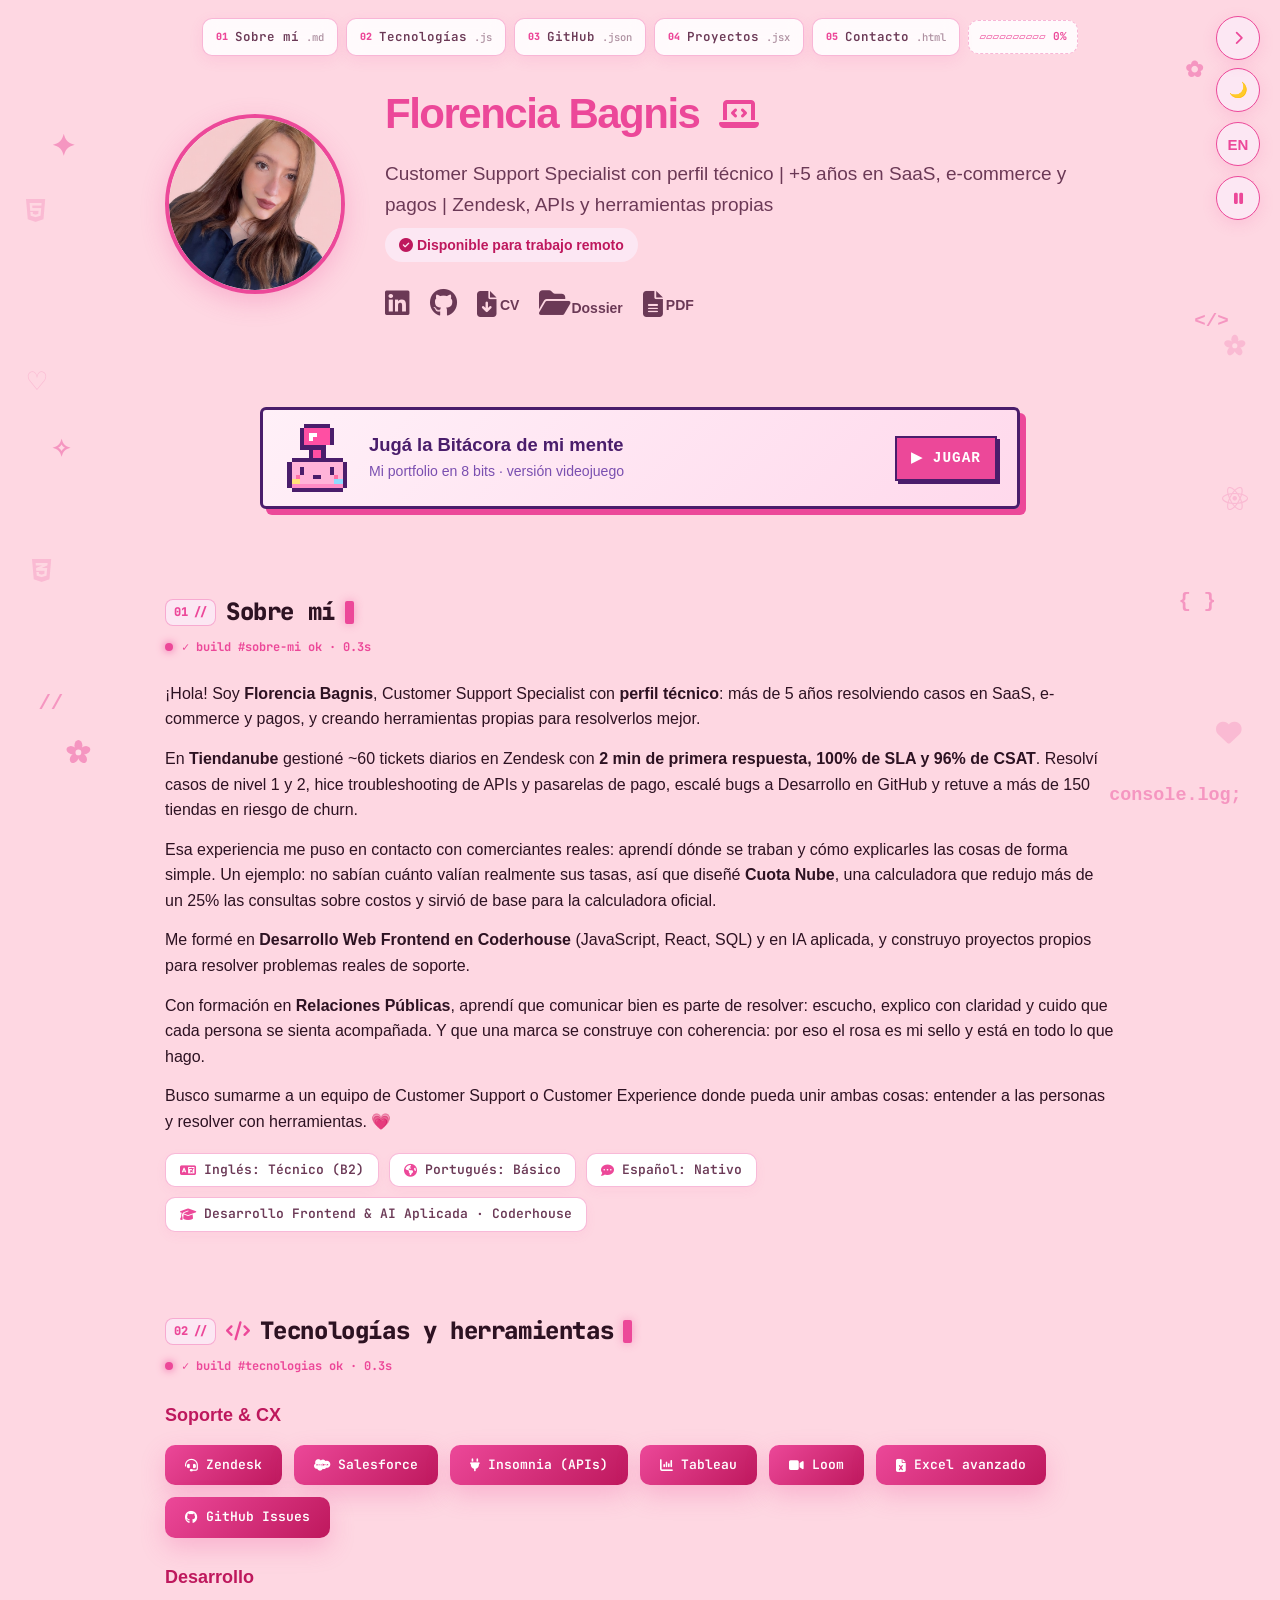
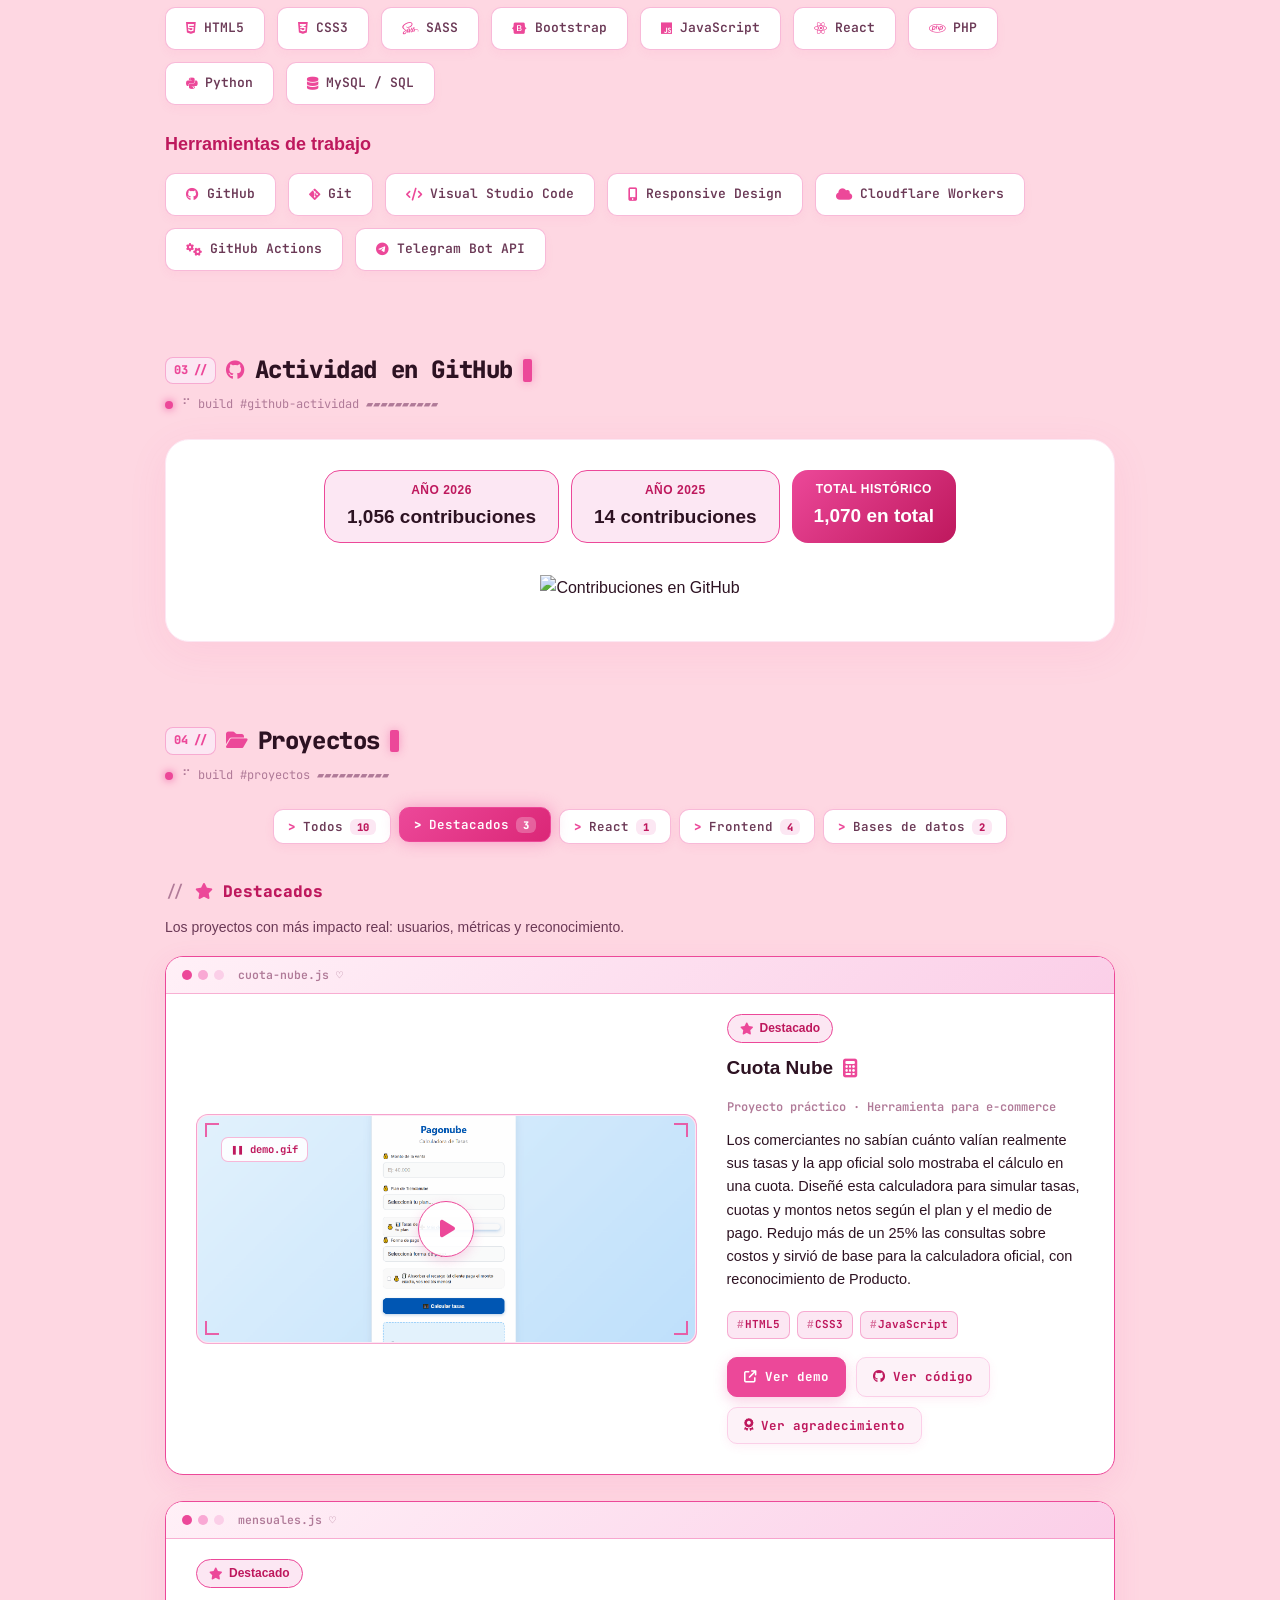
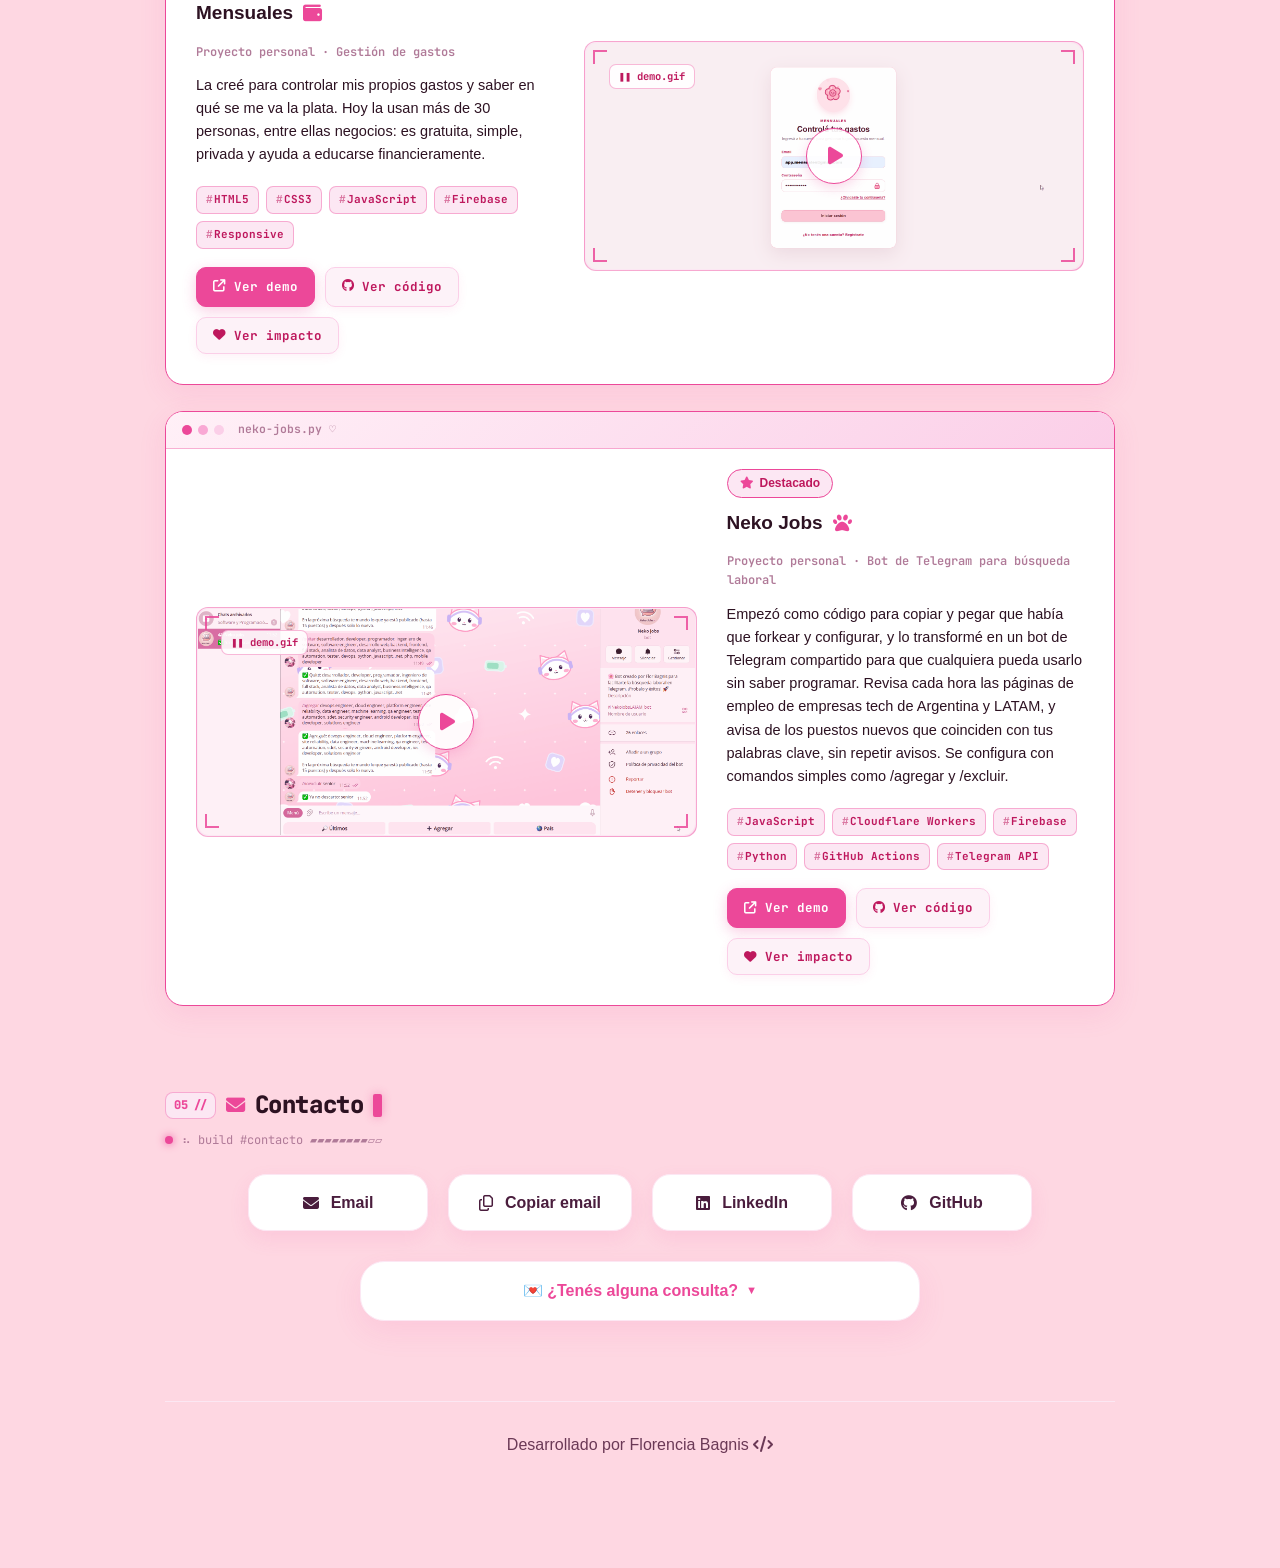
==== commit 407db04e: "Add files via upload" ====
--- a/index.html
+++ b/index.html
@@ -507,6 +507,10 @@
     .reduce-motion .kawaii-modal-content { animation: none !important; }
     .reduce-motion *, .reduce-motion *::before, .reduce-motion *::after { animation-duration: 0.001ms !important; animation-iteration-count: 1 !important; scroll-behavior: auto !important; }
   </style>
+  <link rel="preconnect" href="https://fonts.googleapis.com" />
+  <link rel="preconnect" href="https://fonts.gstatic.com" crossorigin />
+  <link href="https://fonts.googleapis.com/css2?family=JetBrains+Mono:wght@500;600;700;800&display=swap" rel="stylesheet" />
+  <link rel="stylesheet" href="tech-style.css" />
 </head>
 <body>
   <div class="sticky-nav-wrapper">
@@ -2192,5 +2196,6 @@
   })();
   </script>
 
+  <script src="tech-style.js" defer></script>
 </body>
 </html>
--- a/tech-style.css
+++ b/tech-style.css
@@ -0,0 +1,549 @@
+/* =====================================================================
+   TECH KAWAII ROSA  ·  capa de estilo (se carga DESPUÉS de style.css)
+   - No cambia el HTML ni los colores base: usa tus variables
+     (--rosa-brillante, --rosa-suave, --card-bg, etc.)
+   - Modo claro y oscuro: todo sale de las variables --tk-* de abajo
+   ===================================================================== */
+
+:root {
+  --tk-mono: "JetBrains Mono", "Fira Code", "SFMono-Regular", Consolas, "DejaVu Sans Mono", monospace;
+  --tk-line: rgba(236, 72, 153, 0.38);
+  --tk-glow: rgba(236, 72, 153, 0.45);
+  --tk-surface: rgba(255, 255, 255, 0.88);
+  --tk-bar: linear-gradient(135deg, #fff0f7, #fbcfe8);
+  --tk-mut: #b07a98;
+  --tk-dot2: #f9a8d4;
+  --tk-dot3: #fbcfe8;
+  --tk-media-bg: linear-gradient(135deg, #fce7f3, #fbcfe8);
+}
+
+[data-theme="dark"] {
+  --tk-line: rgba(244, 114, 182, 0.4);
+  --tk-glow: rgba(244, 114, 182, 0.5);
+  --tk-surface: rgba(26, 16, 23, 0.9);
+  --tk-bar: linear-gradient(135deg, #2a1622, #3a1d2e);
+  --tk-mut: #9b6f87;
+  --tk-dot2: #9d4a78;
+  --tk-dot3: #5a2c46;
+  --tk-media-bg: linear-gradient(135deg, #2a1622, #3a1d2e);
+}
+
+/* ============ NAV: botones sueltos tipo archivo ============ */
+
+body .sticky-nav-wrapper .sticky-nav {
+  gap: 8px;
+  padding: 0;
+  background: transparent;
+  border: 0;
+  border-radius: 0;
+  box-shadow: none;
+  -webkit-backdrop-filter: none;
+  backdrop-filter: none;
+}
+
+body .sticky-nav-wrapper .sticky-nav a {
+  display: inline-flex;
+  align-items: center;
+  gap: 7px;
+  flex-shrink: 0;
+  white-space: nowrap;
+  padding: 8px 13px;
+  font-family: var(--tk-mono);
+  font-size: 12.5px;
+  font-weight: 600;
+  color: var(--texto-secundario);
+  background: var(--tk-surface);
+  -webkit-backdrop-filter: blur(10px);
+  backdrop-filter: blur(10px);
+  border: 1px solid var(--tk-line);
+  border-radius: 10px;
+  box-shadow: 0 4px 14px rgba(236, 72, 153, 0.1);
+  transition: transform 0.2s ease, box-shadow 0.2s ease, color 0.2s ease, background 0.2s ease;
+}
+
+/* número 01…05 */
+body .sticky-nav a::before {
+  font-size: 10px;
+  font-weight: 800;
+  color: var(--rosa-brillante);
+}
+body .sticky-nav a:nth-child(1)::before { content: "01"; }
+body .sticky-nav a:nth-child(2)::before { content: "02"; }
+body .sticky-nav a:nth-child(3)::before { content: "03"; }
+body .sticky-nav a:nth-child(4)::before { content: "04"; }
+body .sticky-nav a:nth-child(5)::before { content: "05"; }
+
+/* extensión de archivo (solo decorativa, el texto sigue traduciéndose igual) */
+body .sticky-nav a::after {
+  font-size: 10.5px;
+  font-weight: 500;
+  opacity: 0.55;
+}
+body .sticky-nav a[href="#sobre-mi"]::after { content: ".md"; }
+body .sticky-nav a[href="#tecnologias"]::after { content: ".js"; }
+body .sticky-nav a[href="#github-actividad"]::after { content: ".json"; }
+body .sticky-nav a[href="#proyectos"]::after { content: ".jsx"; }
+body .sticky-nav a[href="#contacto"]::after { content: ".html"; }
+
+body .sticky-nav-wrapper .sticky-nav a:hover {
+  color: var(--rosa-brillante);
+  transform: translateY(-2px);
+  box-shadow: 0 0 14px var(--tk-glow);
+}
+
+body .sticky-nav-wrapper .sticky-nav a.is-active {
+  color: #fff;
+  background: linear-gradient(135deg, #ec4899, #db2777);
+  border-color: var(--rosa-brillante);
+  box-shadow: 0 0 16px var(--tk-glow);
+}
+body .sticky-nav a.is-active::before { color: #fff; }
+body .sticky-nav a.is-active::after { opacity: 0.8; }
+
+/* lectura "▰▰▰▱▱ 40%" (la agrega el JS) */
+.tk-readout {
+  align-self: center;
+  padding: 7px 10px;
+  font-family: var(--tk-mono);
+  font-size: 11px;
+  font-weight: 700;
+  color: var(--rosa-brillante);
+  white-space: nowrap;
+  background: var(--tk-surface);
+  border: 1px dashed var(--tk-line);
+  border-radius: 10px;
+}
+
+/* barrita fina de scroll arriba de todo */
+.tk-progress {
+  position: fixed;
+  top: 0;
+  left: 0;
+  right: 0;
+  height: 3px;
+  z-index: 1004;
+  pointer-events: none;
+}
+.tk-progress i {
+  display: block;
+  height: 100%;
+  width: 0;
+  background: linear-gradient(90deg, #f9a8d4, var(--rosa-brillante));
+  border-radius: 0 3px 3px 0;
+  box-shadow: 0 0 10px var(--tk-glow);
+  transition: width 0.12s linear;
+}
+
+/* ============ TÍTULOS DE SECCIÓN ============ */
+
+body section > h2 {
+  display: flex;
+  align-items: center;
+  gap: 10px;
+  font-family: var(--tk-mono);
+  font-size: 24px;
+  font-weight: 800;
+  letter-spacing: -0.4px;
+  color: var(--texto-oscuro);
+  border-left: 0;
+  padding-left: 0;
+  margin-bottom: 25px;
+}
+.tk-ready body section > h2,
+html.tk-ready body section > h2 { margin-bottom: 6px; }
+
+body section > h2 i { color: var(--rosa-brillante); font-size: 0.8em; }
+
+body section > h2::before {
+  font-size: 12px;
+  font-weight: 800;
+  color: var(--rosa-brillante);
+  padding: 3px 8px;
+  background: var(--rosa-suave);
+  border: 1px solid var(--tk-line);
+  border-radius: 8px;
+}
+body #sobre-mi > h2::before { content: "01 //"; }
+body #tecnologias > h2::before { content: "02 //"; }
+body #github-actividad > h2::before { content: "03 //"; }
+body #proyectos > h2::before { content: "04 //"; }
+body #contacto > h2::before { content: "05 //"; }
+
+/* cursor parpadeando */
+body section > h2::after {
+  content: "";
+  width: 9px;
+  height: 0.95em;
+  background: var(--rosa-brillante);
+  border-radius: 2px;
+  box-shadow: 0 0 10px var(--tk-glow);
+  animation: tkBlink 1.1s steps(1) infinite;
+}
+@keyframes tkBlink { 0%, 55% { opacity: 1; } 56%, 100% { opacity: 0; } }
+
+/* línea de estado de carga (decorativa, la crea el JS) */
+.tk-status {
+  display: flex;
+  align-items: center;
+  gap: 9px;
+  margin: 0 0 24px;
+  font-family: var(--tk-mono);
+  font-size: 12px;
+  color: var(--tk-mut);
+  min-height: 18px;
+}
+.tk-dot {
+  flex: none;
+  width: 8px;
+  height: 8px;
+  border-radius: 50%;
+  background: var(--rosa-brillante);
+  box-shadow: 0 0 8px var(--rosa-brillante);
+  animation: tkPulse 1.6s ease-in-out infinite;
+}
+.tk-status.is-done .tk-msg { color: var(--rosa-brillante); font-weight: 700; }
+.tk-status.is-done .tk-dot { animation: none; }
+@keyframes tkPulse { 0%, 100% { transform: scale(1); opacity: 1; } 50% { transform: scale(0.6); opacity: 0.5; } }
+
+/* subtítulos de grupo: "// Destacados" */
+body .project-group .tech-title {
+  font-family: var(--tk-mono);
+  font-size: 16px;
+  font-weight: 800;
+  color: var(--rosa-oscuro);
+}
+body .project-group .tech-title i { color: var(--rosa-brillante); }
+body .project-group .tech-title::before { content: "// "; color: var(--tk-mut); font-weight: 500; }
+
+/* ============ FILTROS: > react (3) ============ */
+
+body .project-filters { gap: 8px; }
+
+body .project-filters .filter-btn {
+  display: inline-flex;
+  align-items: center;
+  gap: 7px;
+  padding: 8px 14px;
+  font-family: var(--tk-mono);
+  font-size: 12.5px;
+  font-weight: 600;
+  color: var(--texto-secundario);
+  background: var(--card-bg);
+  border: 1px solid var(--tk-line);
+  border-radius: 10px;
+  box-shadow: 0 3px 10px rgba(236, 72, 153, 0.08);
+}
+body .project-filters .filter-btn::before {
+  content: ">";
+  font-weight: 800;
+  color: var(--rosa-brillante);
+}
+body .project-filters .filter-btn::after {
+  content: attr(data-count);
+  padding: 1px 7px;
+  font-size: 10.5px;
+  font-weight: 800;
+  color: var(--rosa-oscuro);
+  background: var(--rosa-suave);
+  border-radius: 6px;
+}
+body .project-filters .filter-btn:not([data-count])::after { display: none; }
+
+body .project-filters .filter-btn:hover {
+  color: var(--rosa-brillante);
+  background: var(--card-bg);
+  border-color: var(--rosa-brillante);
+  transform: translateY(-2px);
+  box-shadow: 0 0 14px var(--tk-glow);
+}
+body .project-filters .filter-btn.active,
+body .project-filters .filter-btn.active:hover {
+  color: #fff;
+  background: linear-gradient(135deg, #ec4899, #db2777);
+  border-color: var(--rosa-brillante);
+  box-shadow: 0 0 16px var(--tk-glow);
+}
+body .project-filters .filter-btn.active::before { color: #fff; }
+body .project-filters .filter-btn.active::after { color: #fff; background: rgba(255, 255, 255, 0.25); }
+
+/* ============ TARJETAS DE PROYECTO ============ */
+
+body .projects-grid { gap: 26px; }
+
+body .project-group:not([data-group="featured"]) .projects-grid {
+  grid-template-columns: repeat(2, minmax(0, 1fr));
+  align-items: stretch;
+}
+
+body .projects-grid > .card {
+  --cp: 24px;
+  position: relative;
+  overflow: hidden;
+  width: 100%;
+  max-width: none;
+  margin: 0;
+  padding: var(--cp);
+  text-align: left;
+  border: 1px solid var(--tk-line);
+  border-radius: 18px;
+  box-shadow: 0 8px 28px rgba(236, 72, 153, 0.1);
+}
+body .projects-grid > .card:hover {
+  transform: translateY(-4px);
+  box-shadow: 0 0 0 1px var(--tk-line), 0 14px 38px var(--tk-glow);
+}
+
+/* barra de ventana: ● ● ●  archivo.js ♡ */
+body .projects-grid > .card::before {
+  content: "archivo.js  ♡";
+  display: flex;
+  align-items: center;
+  height: 36px;
+  margin: calc(var(--cp) * -1) calc(var(--cp) * -1) 20px;
+  padding: 0 16px 0 72px;
+  font-family: var(--tk-mono);
+  font-size: 11.5px;
+  font-weight: 600;
+  color: var(--tk-mut);
+  background: var(--tk-bar);
+  border-bottom: 1px solid var(--tk-line);
+}
+body .projects-grid > .card::after {
+  content: "";
+  position: absolute;
+  top: 13px;
+  left: 16px;
+  width: 10px;
+  height: 10px;
+  border-radius: 50%;
+  background: var(--rosa-brillante);
+  box-shadow: 16px 0 0 var(--tk-dot2), 32px 0 0 var(--tk-dot3);
+}
+
+body .projects-grid > .card[data-project="cuotanube"]::before { content: "cuota-nube.js  ♡"; }
+body .projects-grid > .card[data-project="mensuales"]::before { content: "mensuales.js  ♡"; }
+body .projects-grid > .card[data-project="nekojobs"]::before { content: "neko-jobs.py  ♡"; }
+body .projects-grid > .card[data-project="cxmacros"]::before { content: "cx-macros.jsx  ♡"; }
+body .projects-grid > .card[data-project="csat"]::before { content: "calculadora-csat.js  ♡"; }
+body .projects-grid > .card[data-project="plantita"]::before { content: "plantita.js  ♡"; }
+body .projects-grid > .card[data-project="bitacorajob"]::before { content: "bitacora-jobs.js  ♡"; }
+body .projects-grid > .card[data-project="honeymoon"]::before { content: "honeymoon.scss  ♡"; }
+body .projects-grid > .card[data-project="crud"]::before { content: "gestor-productos.php  ♡"; }
+body .projects-grid > .card[data-project="sqlstudio"]::before { content: "sql-studio.sql  ♡"; }
+
+/* contenido alineado a la izquierda */
+body .projects-grid > .card h3 {
+  justify-content: flex-start;
+  margin-bottom: 14px;
+  font-size: 19px;
+}
+body .projects-grid > .card h3 i { color: var(--rosa-brillante); }
+body .projects-grid > .card .featured-badge { align-self: flex-start; justify-self: start; margin-bottom: 10px; }
+body .projects-grid > .card .media-container {
+  margin-bottom: 16px;
+  border: 1px solid var(--tk-line);
+  border-radius: 12px;
+  background: var(--tk-media-bg);
+}
+body .projects-grid > .card .project-type {
+  margin-bottom: 12px;
+  text-align: left;
+  font-family: var(--tk-mono);
+  font-size: 12px;
+  color: var(--tk-mut);
+}
+body .projects-grid > .card > p:not(.project-type) { font-size: 14.5px; }
+
+body .projects-grid > .card .project-tags {
+  justify-content: flex-start;
+  align-items: flex-start;
+  align-content: flex-start;
+  gap: 7px;
+  margin: 6px 0 18px;
+}
+body .projects-grid > .card .project-tags span {
+  padding: 4px 9px;
+  font-family: var(--tk-mono);
+  font-size: 11px;
+  text-transform: none;
+  border: 1px solid var(--tk-line);
+  border-radius: 7px;
+}
+body .projects-grid > .card .project-tags span::before { content: "#"; opacity: 0.55; margin-right: 1px; }
+
+body .projects-grid > .card .buttons {
+  justify-content: flex-start;
+  flex-wrap: wrap;
+  gap: 10px;
+}
+body .projects-grid > .card .buttons .button {
+  padding: 9px 16px;
+  font-family: var(--tk-mono);
+  font-size: 12.5px;
+  border-radius: 10px;
+}
+
+/* ============ MARCO TECH DEL GIF: corchetes + etiqueta + brillo ============ */
+
+body .projects-grid > .card .media-container {
+  transition: border-color 0.25s ease, box-shadow 0.25s ease;
+}
+body .projects-grid > .card:hover .media-container {
+  border-color: var(--rosa-brillante);
+  box-shadow: 0 0 18px var(--tk-glow);
+}
+
+/* corchetes en las 4 esquinas (no tapan ni bloquean nada) */
+body .projects-grid > .card .media-container::after {
+  content: "";
+  position: absolute;
+  inset: 8px;
+  z-index: 3;
+  pointer-events: none;
+  --b: var(--rosa-brillante);
+  background:
+    linear-gradient(var(--b), var(--b)) top left / 14px 2px,
+    linear-gradient(var(--b), var(--b)) top left / 2px 14px,
+    linear-gradient(var(--b), var(--b)) top right / 14px 2px,
+    linear-gradient(var(--b), var(--b)) top right / 2px 14px,
+    linear-gradient(var(--b), var(--b)) bottom left / 14px 2px,
+    linear-gradient(var(--b), var(--b)) bottom left / 2px 14px,
+    linear-gradient(var(--b), var(--b)) bottom right / 14px 2px,
+    linear-gradient(var(--b), var(--b)) bottom right / 2px 14px;
+  background-repeat: no-repeat;
+  opacity: 0.85;
+}
+
+/* etiqueta "● demo.gif" arriba a la izquierda */
+body .projects-grid > .card .media-container::before {
+  content: "demo.gif";
+  position: absolute;
+  top: 22px;
+  left: 24px;
+  z-index: 3;
+  pointer-events: none;
+  padding: 3px 9px 3px 20px;
+  font-family: var(--tk-mono);
+  font-size: 10.5px;
+  font-weight: 700;
+  color: var(--rosa-oscuro);
+  background:
+    radial-gradient(circle at 10px 50%, var(--rosa-brillante) 0 3px, transparent 3.5px),
+    var(--tk-surface);
+  border: 1px solid var(--tk-line);
+  border-radius: 7px;
+  animation: tkRec 1.8s ease-in-out infinite;
+}
+body .projects-grid > .card .media-container.is-paused::before {
+  content: "❚❚ demo.gif";
+  padding-left: 9px;
+  background: var(--tk-surface);
+  animation: none;
+}
+@keyframes tkRec { 0%, 100% { opacity: 1; } 50% { opacity: 0.55; } }
+
+/* ============ DESTACADOS (y tarjeta única): ancho, GIF al costado ============ */
+
+body .projects-grid > .card.featured,
+body .projects-grid > .card:only-child {
+  --cp: 30px;
+  display: grid;
+  grid-template-columns: minmax(0, 1.4fr) minmax(0, 1fr);
+  grid-template-areas:
+    "bar    bar"
+    "media  badge"
+    "media  title"
+    "media  type"
+    "media  text"
+    "media  tags"
+    "media  buttons";
+  grid-template-rows: auto auto auto auto auto auto 1fr;
+  column-gap: 30px;
+  row-gap: 0;
+}
+body .projects-grid > .card.featured:nth-child(even) {
+  grid-template-columns: minmax(0, 1fr) minmax(0, 1.4fr);
+  grid-template-areas:
+    "bar     bar"
+    "badge   media"
+    "title   media"
+    "type    media"
+    "text    media"
+    "tags    media"
+    "buttons media";
+}
+body .projects-grid > .card.featured::before,
+body .projects-grid > .card:only-child::before { grid-area: bar; }
+body .projects-grid > .card.featured .featured-badge,
+body .projects-grid > .card:only-child .featured-badge { grid-area: badge; }
+body .projects-grid > .card.featured h3,
+body .projects-grid > .card:only-child h3 { grid-area: title; }
+body .projects-grid > .card.featured .media-container,
+body .projects-grid > .card:only-child .media-container { grid-area: media; align-self: center; margin-bottom: 0; }
+body .projects-grid > .card.featured .project-type,
+body .projects-grid > .card:only-child .project-type { grid-area: type; }
+body .projects-grid > .card.featured > p:not(.project-type),
+body .projects-grid > .card:only-child > p:not(.project-type) { grid-area: text; }
+body .projects-grid > .card.featured .project-tags,
+body .projects-grid > .card:only-child .project-tags { grid-area: tags; align-self: start; align-content: flex-start; margin: 6px 0 18px; }
+body .projects-grid > .card.featured .buttons,
+body .projects-grid > .card:only-child .buttons { grid-area: buttons; align-self: start; margin-top: 0; }
+
+/* ============ OTROS DETALLES (mismo estilo en todas las secciones) ============ */
+
+body .tech-stack-general span,
+body .skills-summary-pillbox .summary-pill {
+  font-family: var(--tk-mono);
+  font-size: 13px;
+  border: 1px solid var(--tk-line);
+  border-radius: 10px;
+}
+
+/* ============ RESPONSIVE ============ */
+
+@media (max-width: 900px) {
+  .tk-readout { display: none; }
+}
+
+@media (max-width: 820px) {
+  body .project-group:not([data-group="featured"]) .projects-grid { grid-template-columns: 1fr; }
+
+  body .projects-grid > .card.featured,
+  body .projects-grid > .card.featured:nth-child(even),
+  body .projects-grid > .card:only-child {
+    display: flex;
+    flex-direction: column;
+  }
+  body .projects-grid > .card.featured .media-container,
+  body .projects-grid > .card:only-child .media-container { margin-bottom: 16px; }
+  body .projects-grid > .card.featured .project-tags,
+  body .projects-grid > .card:only-child .project-tags { margin: 6px 0 18px; }
+  body .projects-grid > .card.featured .buttons,
+  body .projects-grid > .card:only-child .buttons { margin-top: auto; }
+}
+
+@media (max-width: 600px) {
+  body .sticky-nav-wrapper .sticky-nav a { padding: 7px 10px; font-size: 11.5px; }
+  body .sticky-nav a::after { display: none; }
+  body section > h2 { font-size: 19px; gap: 8px; }
+  body section > h2::before { font-size: 11px; padding: 2px 6px; }
+  body .projects-grid > .card,
+  body .projects-grid > .card.featured,
+  body .projects-grid > .card:only-child { --cp: 18px; }
+  body .projects-grid > .card::before { padding-left: 66px; }
+  body .projects-grid > .card .buttons { flex-direction: row; flex-wrap: wrap; }
+  body .projects-grid > .card .buttons .button { width: auto; flex: 1 1 140px; justify-content: center; }
+  .tk-status { font-size: 11px; }
+}
+
+/* ============ ACCESIBILIDAD: sin movimiento ============ */
+
+.reduce-motion body section > h2::after { animation: none; opacity: 1; }
+.reduce-motion .tk-dot { animation: none; }
+.reduce-motion body .projects-grid > .card .media-container::before { animation: none; }
+.reduce-motion .tk-progress i { transition: none; }
+@media (prefers-reduced-motion: reduce) {
+  body section > h2::after,
+  body .projects-grid > .card .media-container::before,
+  .tk-dot { animation: none; }
+}
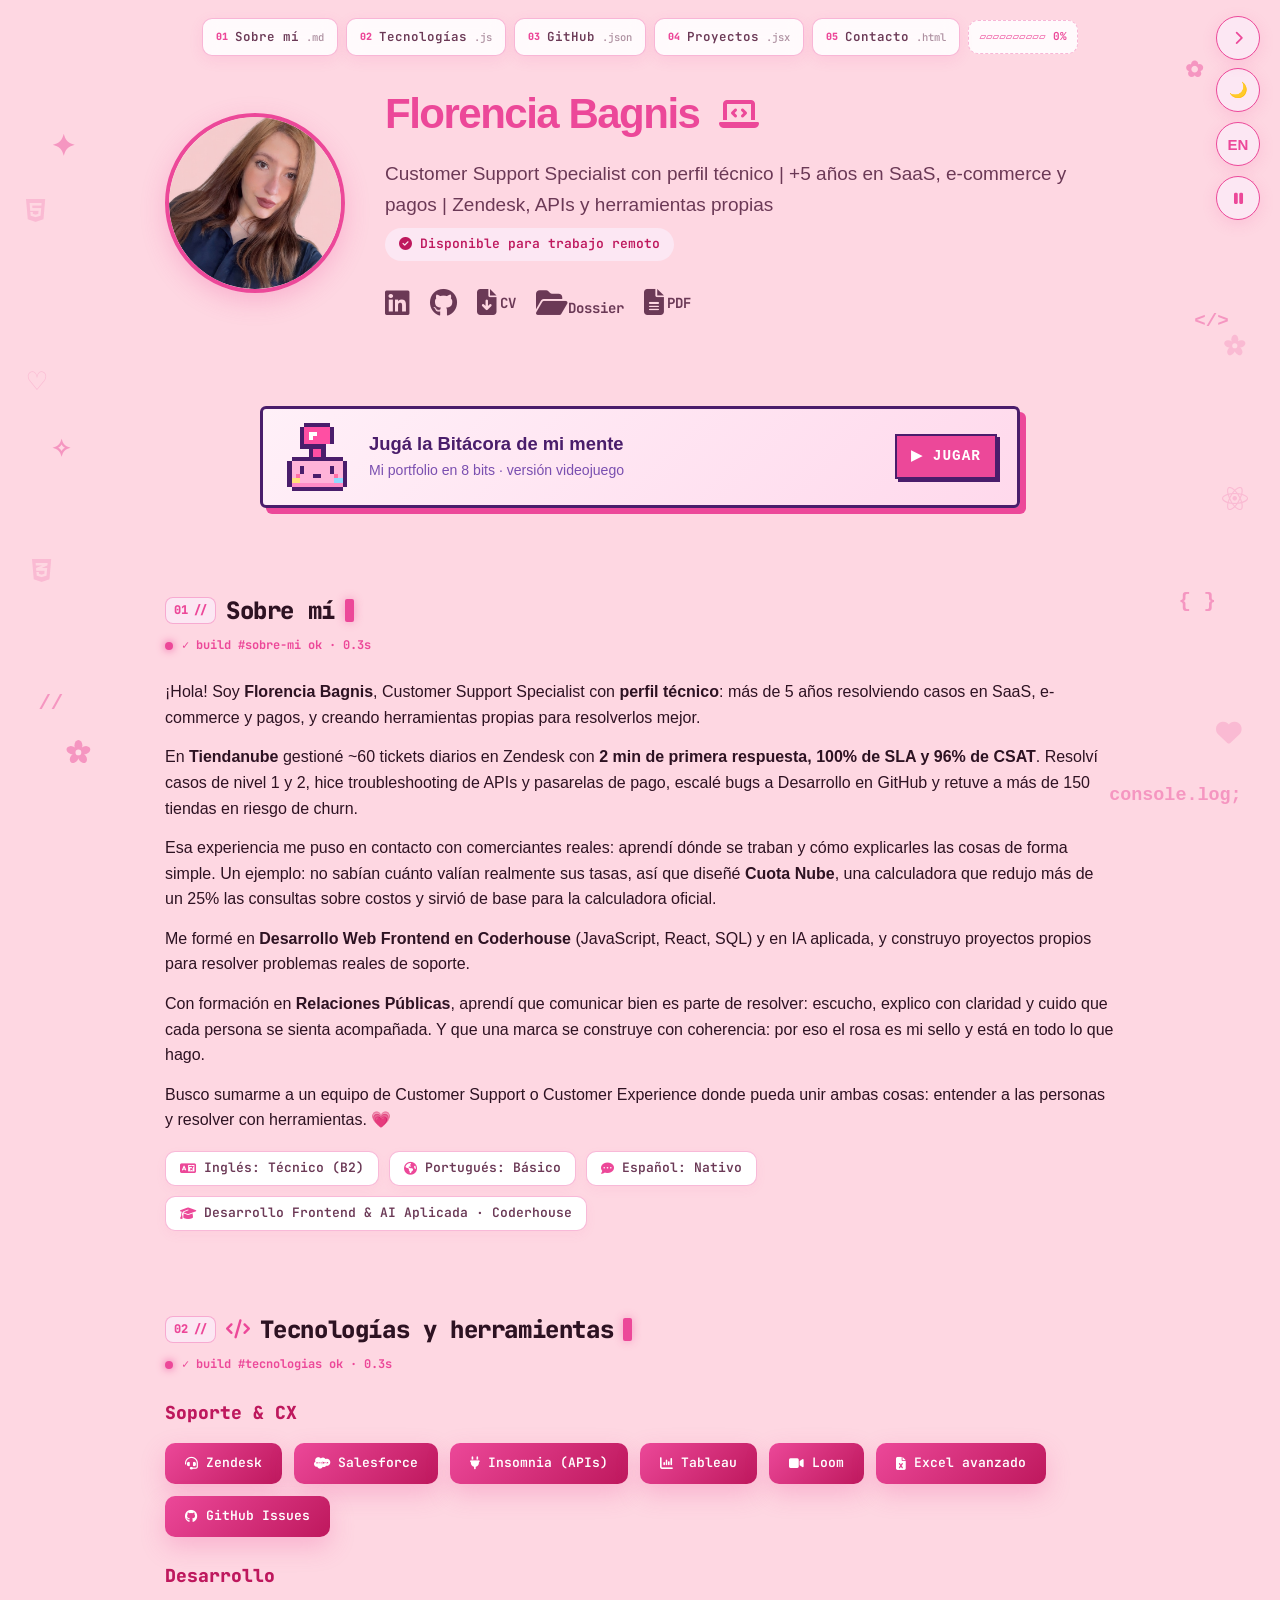
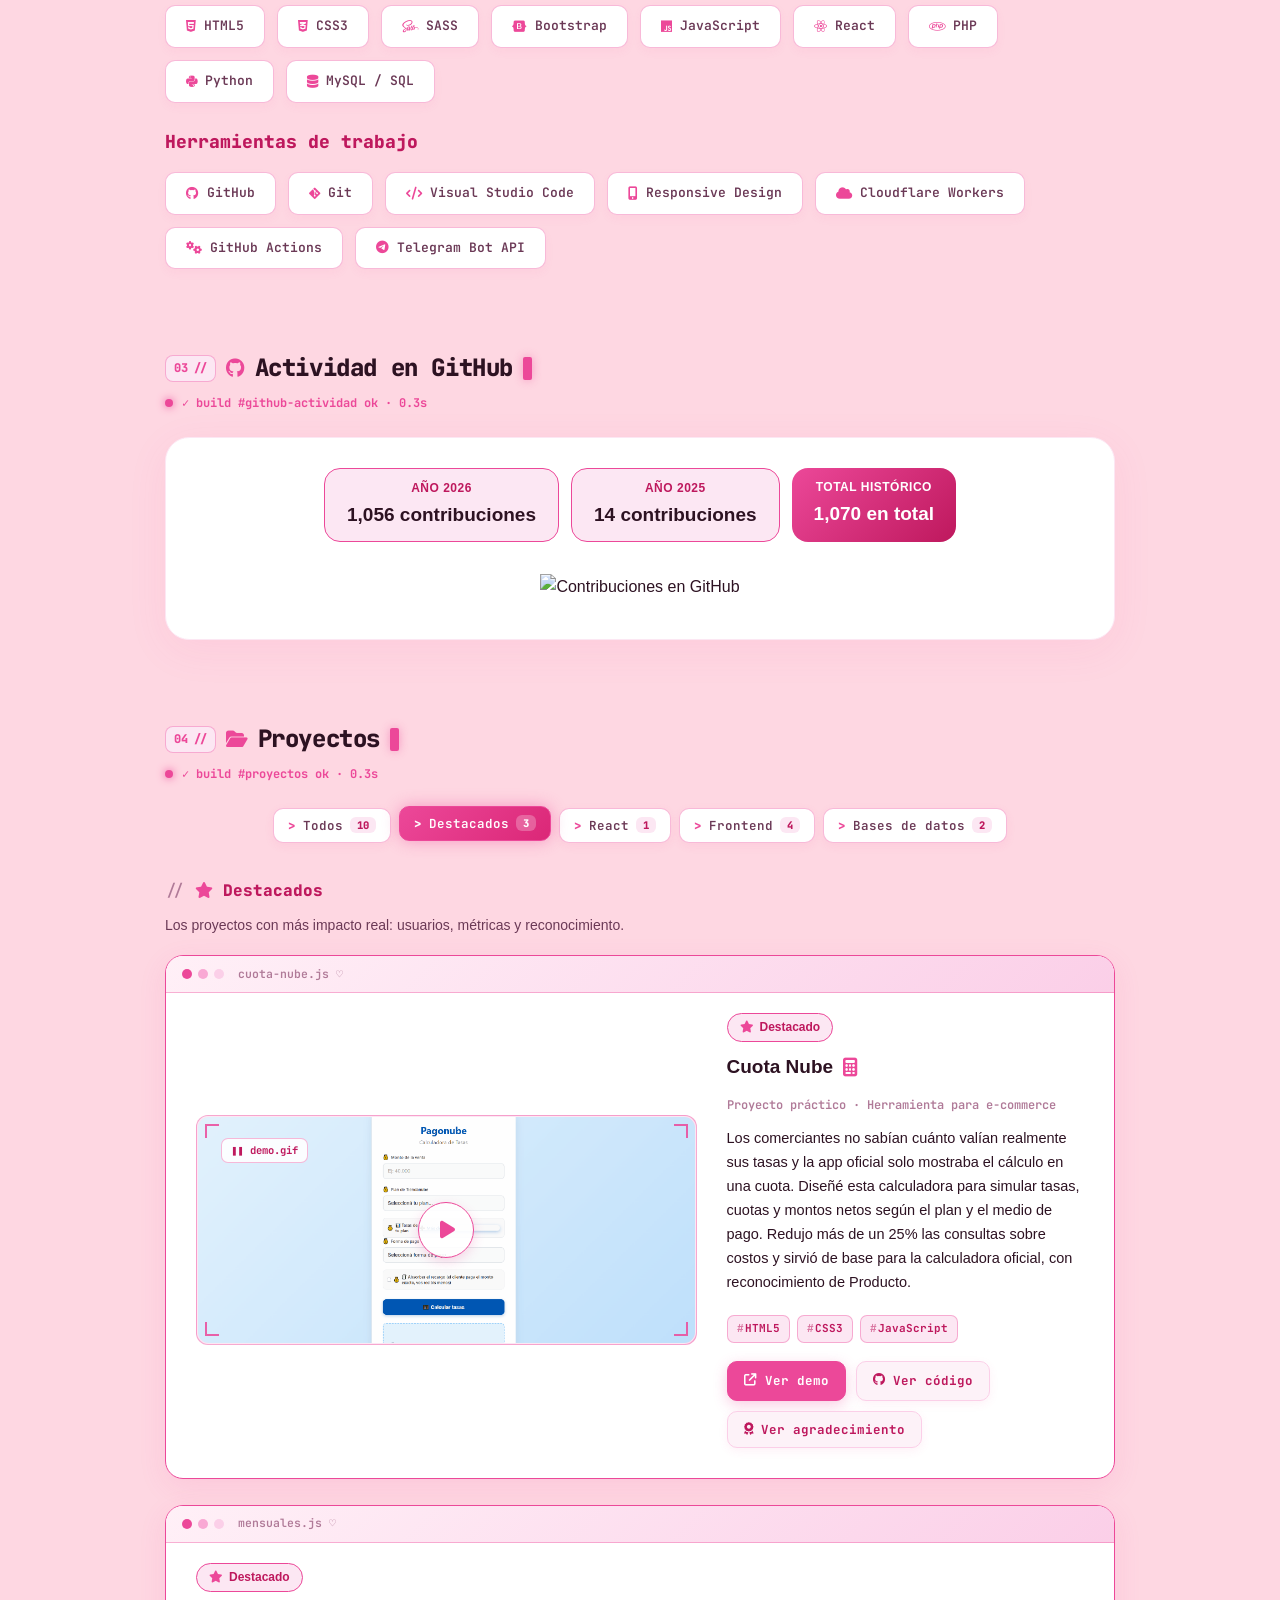
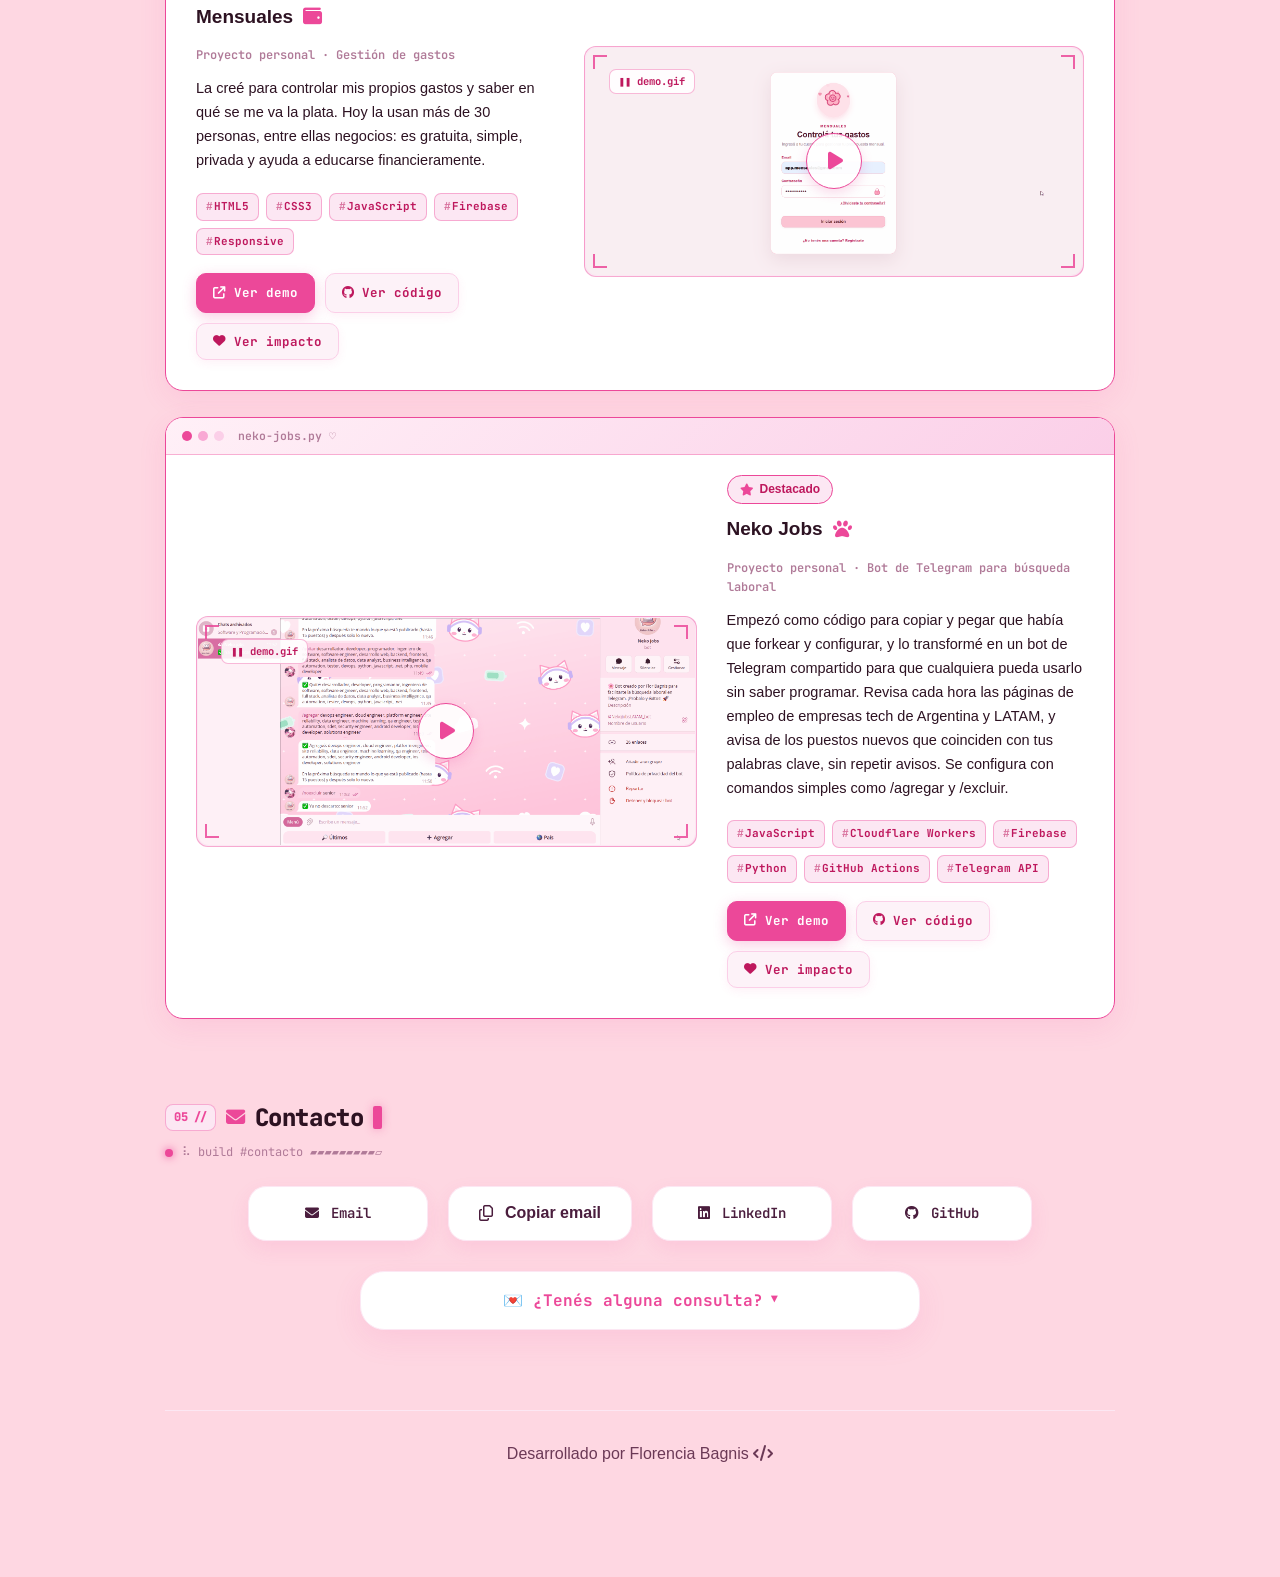
==== commit c4796bb9: "Add files via upload" ====
--- a/index.html
+++ b/index.html
@@ -510,7 +510,7 @@
   <link rel="preconnect" href="https://fonts.googleapis.com" />
   <link rel="preconnect" href="https://fonts.gstatic.com" crossorigin />
   <link href="https://fonts.googleapis.com/css2?family=JetBrains+Mono:wght@500;600;700;800&display=swap" rel="stylesheet" />
-  <link rel="stylesheet" href="tech-style.css" />
+  <link rel="stylesheet" href="tech-style.css?v=20261031" />
 </head>
 <body>
   <div class="sticky-nav-wrapper">
@@ -1799,6 +1799,16 @@
     .dv-pages{width:min(940px,100%);margin:0 auto;display:flex;flex-direction:column;gap:16px}
     .dv-pg{margin:0}
     .dv-pg canvas{display:block;width:100%;height:auto;background:#fff;border-radius:12px;border:1.5px solid var(--dv-line);box-shadow:0 10px 30px -14px var(--dv-glow)}
+    /* links clickeables encima de cada página del PDF */
+    .dv-cw{position:relative}
+    .dv-lk{position:absolute;inset:0;pointer-events:none}
+    .dv-lk a{position:absolute;display:block;pointer-events:auto;cursor:pointer;border-radius:4px;transition:background .15s ease,box-shadow .15s ease}
+    .dv-lk a:hover,.dv-lk a:focus-visible{background:rgba(236,72,153,.14);box-shadow:0 0 0 1.5px var(--dv-acc);outline:none}
+    .dv-lk a::after{content:"";position:absolute;inset:-4px}   /* zona de toque un poco más grande */
+    @media (hover:none){
+      .dv-lk a{background:rgba(236,72,153,.08);box-shadow:0 0 0 1px rgba(236,72,153,.35)}   /* en celular no hay mouse: el link se ve marcado suave */
+      .dv-lk a:active{background:rgba(236,72,153,.24)}
+    }
     .dv-pg figcaption{text-align:center;font-size:.78rem;color:var(--dv-mute);margin-top:7px}
     .dv-frame{width:100%;height:calc(100vh - 150px);height:calc(100dvh - 150px);min-height:420px;border:1.5px solid var(--dv-line);border-radius:12px;background:#fff}
     .dv-msg{text-align:center;color:var(--dv-mute);font-weight:700;padding:44px 12px;line-height:1.6}
@@ -2093,6 +2103,42 @@
         var wait = Math.max(0, 1500 - (Date.now() - t0));
         tmr = setTimeout(function () { if (my !== token) return; if (opts.onReady) opts.onReady(); else show(kind, href, blob, failed, L, opts.name); }, wait);
       });
+    }
+
+    /* Links del PDF (CV, dossier y PDF del portfolio): se dibujan como zonas clickeables sobre cada página */
+    var SAFE_URL = /^(https?:|mailto:|tel:)/i;
+    function goDest(doc, dest, box) {
+      var p = typeof dest === 'string' ? doc.getDestination(dest) : Promise.resolve(dest);
+      p.then(function (d) { if (!d) return; var r = d[0]; return typeof r === 'object' ? doc.getPageIndex(r) : r; })
+        .then(function (i) {
+          var f = box.querySelectorAll('.dv-pg')[i];
+          if (f) f.scrollIntoView({ behavior: document.documentElement.classList.contains('reduce-motion') ? 'auto' : 'smooth', block: 'start' });
+        }).catch(function () {});
+    }
+    function addLinks(pg, vp, wrap, doc, box) {
+      return pg.getAnnotations({ intent: 'display' }).then(function (anns) {
+        var layer = null;
+        anns.forEach(function (an) {
+          if (an.subtype !== 'Link' || !an.rect) return;
+          var url = an.url || an.unsafeUrl, hasDest = !!an.dest;
+          if (!(url && SAFE_URL.test(url)) && !hasDest) return;
+          var r = vp.convertToViewportRectangle(an.rect),
+              x = Math.min(r[0], r[2]), y = Math.min(r[1], r[3]), w = Math.abs(r[2] - r[0]), h = Math.abs(r[3] - r[1]);
+          if (w < 2 || h < 2) return;
+          if (!layer) { layer = document.createElement('div'); layer.className = 'dv-lk'; wrap.appendChild(layer); }
+          var a = document.createElement('a');
+          a.style.left = (x / vp.width * 100) + '%'; a.style.top = (y / vp.height * 100) + '%';
+          a.style.width = (w / vp.width * 100) + '%'; a.style.height = (h / vp.height * 100) + '%';
+          if (url && SAFE_URL.test(url)) {
+            a.href = url; a.title = url; a.setAttribute('aria-label', url);
+            if (!/^(mailto:|tel:)/i.test(url)) { a.target = '_blank'; a.rel = 'noopener noreferrer'; }
+          } else {
+            a.href = '#'; a.setAttribute('aria-label', 'Ir a otra página');
+            a.addEventListener('click', function (e) { e.preventDefault(); goDest(doc, an.dest, box); });
+          }
+          layer.appendChild(a);
+        });
+      }).catch(function () {});
     }
 
     function show(kind, href, blob, failed, L, fname) {
@@ -2143,10 +2189,11 @@
                   wb.innerHTML = '<i></i><i></i><i></i><span></span><b>&lt;/&gt;</b>';
                   wb.querySelector('span').textContent = name + ' · ' + n + '/' + doc.numPages;
                   fig.appendChild(wb);
-                  fig.appendChild(cv);
+                  var wrap = document.createElement('div'); wrap.className = 'dv-cw'; wrap.appendChild(cv);
+                  fig.appendChild(wrap);
                   if (doc.numPages > 1) { var cap = document.createElement('figcaption'); cap.textContent = n + ' ' + S.of + ' ' + doc.numPages; fig.appendChild(cap); }
                   box.appendChild(fig);
-                  var cx = cv.getContext('2d'); cx.imageSmoothingEnabled = true; cx.imageSmoothingQuality = 'high'; return pg.render({ canvasContext: cx, viewport: vp, intent: 'print' }).promise;
+                  var cx = cv.getContext('2d'); cx.imageSmoothingEnabled = true; cx.imageSmoothingQuality = 'high'; return pg.render({ canvasContext: cx, viewport: vp, intent: 'print' }).promise.then(function () { return addLinks(pg, vp, wrap, doc, box); });
                 });
               });
             })(n);
@@ -2196,6 +2243,6 @@
   })();
   </script>
 
-  <script src="tech-style.js" defer></script>
+  <script src="tech-style.js?v=20261031" defer></script>
 </body>
 </html>
--- a/tech-style.css
+++ b/tech-style.css
@@ -489,6 +489,19 @@
 body .projects-grid > .card.featured .buttons,
 body .projects-grid > .card:only-child .buttons { grid-area: buttons; align-self: start; margin-top: 0; }
 
+/* ---- arreglo: tarjeta sola dentro de un grupo de 2 columnas (ej. React > CX Macros)
+   Antes quedaba en media columna con el layout "ancho" apretado.
+   Ahora ocupa las 2 columnas y el GIF/texto respiran como en los destacados. ---- */
+body .project-group:not([data-group="featured"]) .projects-grid > .card:only-child {
+  grid-column: 1 / -1;
+}
+
+/* ---- arreglo: mismo tamaño y interlineado de texto en todas las tarjetas ---- */
+body .projects-grid > .card > p:not(.project-type) {
+  font-size: 14.5px;
+  line-height: 1.65;
+}
+
 /* ============ OTROS DETALLES (mismo estilo en todas las secciones) ============ */
 
 body .tech-stack-general span,
@@ -497,6 +510,66 @@
   font-size: 13px;
   border: 1px solid var(--tk-line);
   border-radius: 10px;
+}
+
+/* ============ CONTACTO: misma tipografía tech que el resto ============
+   Los controles (botones, solapa del acordeón, campos del formulario) usan la
+   misma mono que "Ver demo" y los filtros; los textos corridos quedan con la
+   letra de siempre, igual que las descripciones de las tarjetas. */
+
+body .contact-item,
+body #copy-email-btn,
+body .contact-accordion summary,
+body .contact-btn,
+body .contact-body input,
+body .contact-body textarea {
+  font-family: var(--tk-mono);
+}
+body .contact-item,
+body #copy-email-btn { font-size: 14px; font-weight: 600; }
+body .contact-accordion summary { font-weight: 700; }
+body .contact-body input,
+body .contact-body textarea { font-size: 13.5px; }
+body .contact-body input::placeholder,
+body .contact-body textarea::placeholder { font-family: var(--tk-mono); font-size: 13px; }
+body .contact-btn { font-size: 13.5px; font-weight: 700; }
+
+/* ============ ENCABEZADO: etiqueta y links chicos en letra tech ============
+   El nombre y la frase de presentación se quedan con la letra de siempre. */
+
+body .availability,
+body .header-socials a,
+body .header-socials button,
+body .header-socials span {
+  font-family: var(--tk-mono);
+}
+body .availability { font-size: 13px; font-weight: 600; }
+body .header-socials .cv-label,
+body .header-socials button,
+body .header-socials a > span { font-size: 13px; font-weight: 700; }
+
+/* ============ VISORES (CV, dossier y PDF del portfolio · español e inglés) ============
+   Todo el texto del visor va en la misma letra tech que el resto de la página:
+   pantalla de "Generando / Descargando…", título, subtítulos, nombre del archivo,
+   "Descargar PDF", "Volver", mensajes y pie de página. Los íconos no se tocan.
+   Solo cambia la tipografía: tamaños, colores y animaciones siguen igual. */
+
+:root .dv { --dv-mono: var(--tk-mono); }
+
+.dv,
+.dv :not(i):not(svg):not(canvas):not(iframe) {
+  font-family: var(--tk-mono) !important;
+}
+
+/* ============ SUBTÍTULOS en letra tech ============
+   "Soporte & CX", "Desarrollo", "Herramientas de trabajo" (Tecnologías) y los
+   títulos de las ventanitas de Reconocimiento / Impacto. Solo cambia la
+   tipografía; el color y el tamaño siguen siendo los de siempre. */
+
+body #tecnologias .tech-title,
+body .kawaii-modal-content > h3 {
+  font-family: var(--tk-mono);
+  font-weight: 800;
 }
 
 /* ============ RESPONSIVE ============ */
@@ -547,3 +620,18 @@
   body .projects-grid > .card .media-container::before,
   .tk-dot { animation: none; }
 }
+
+/* ============ RESPONSIVE: letra tech en celular ============
+   - Los campos del formulario van a 16px en pantallas chicas: con menos, el iPhone
+     hace zoom solo al tocar un campo.
+   - Botones de contacto un poco más compactos para que entren bien. */
+@media (max-width: 820px) {
+  body .contact-body input,
+  body .contact-body textarea { font-size: 16px; }
+}
+@media (max-width: 480px) {
+  body .contact-item,
+  body #copy-email-btn { font-size: 12.5px; }
+  body .contact-accordion summary { font-size: 14px; }
+  body .availability { font-size: 12px; }
+}
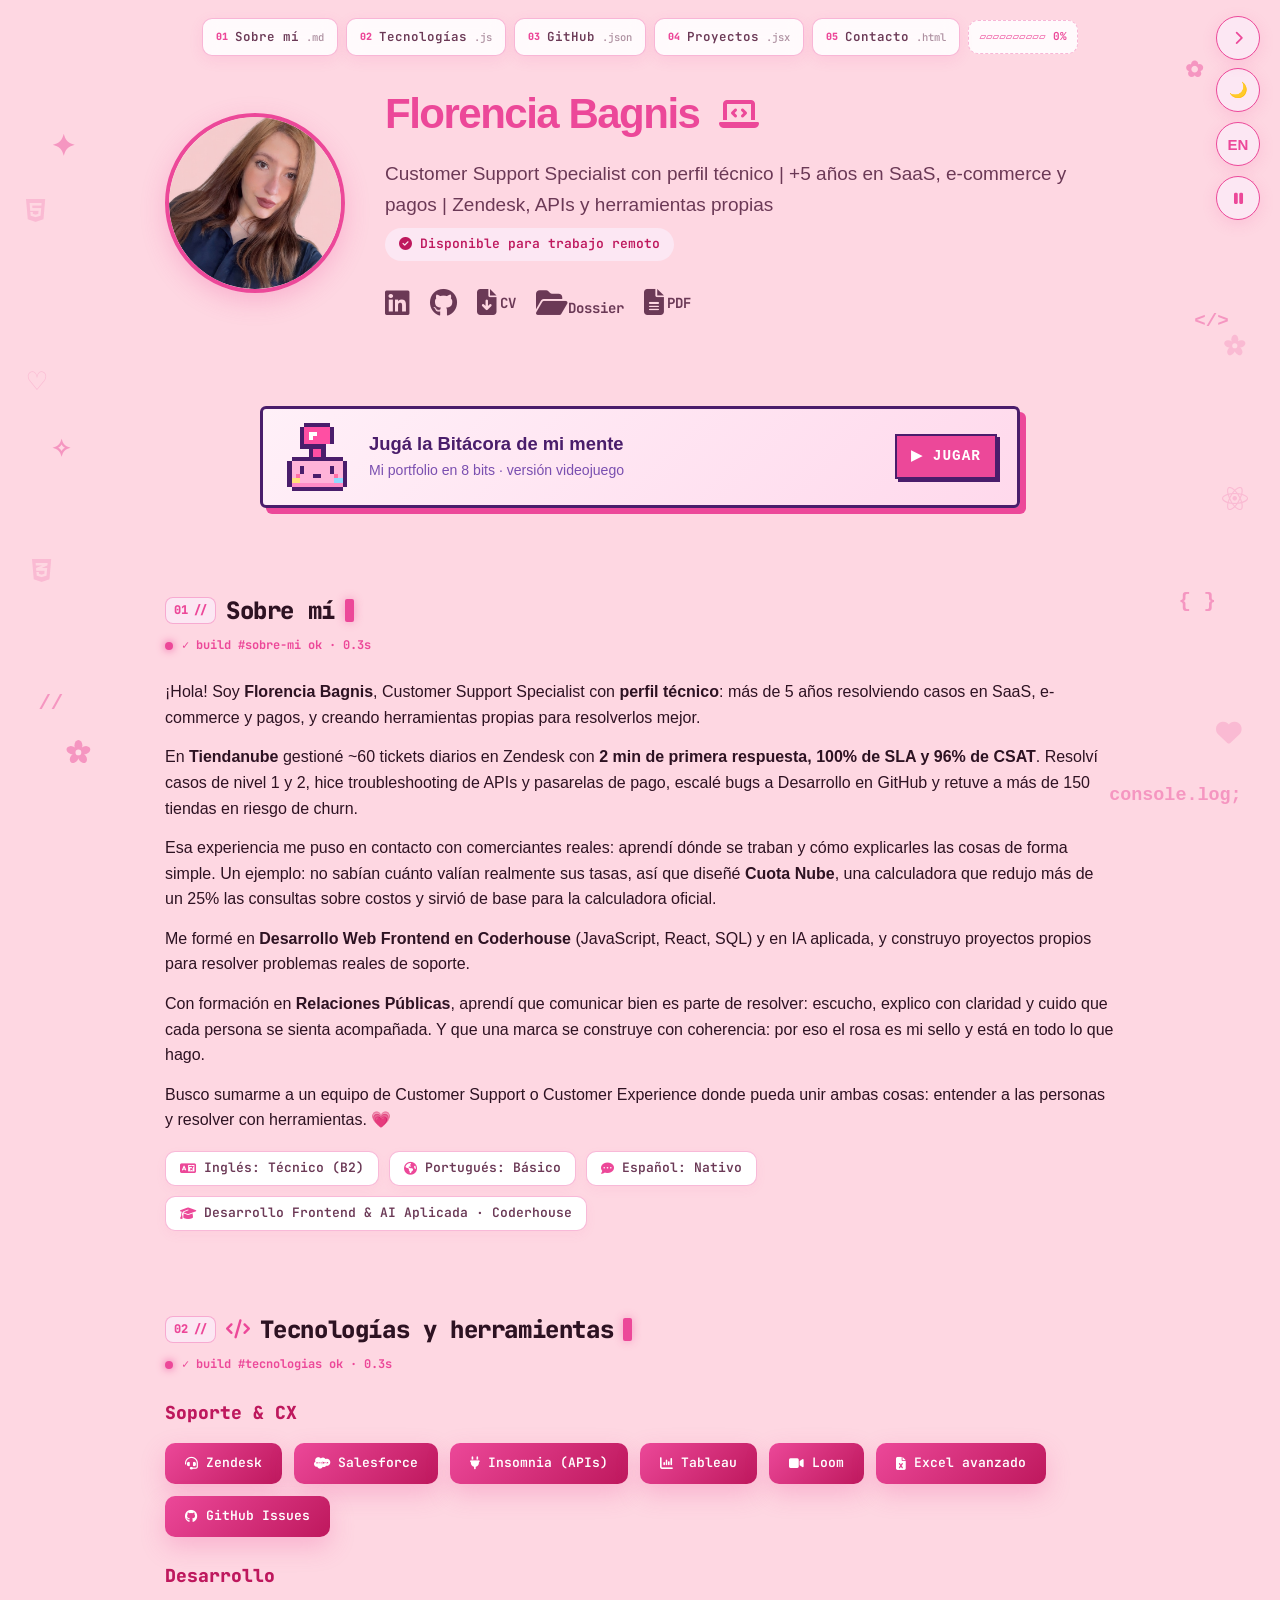
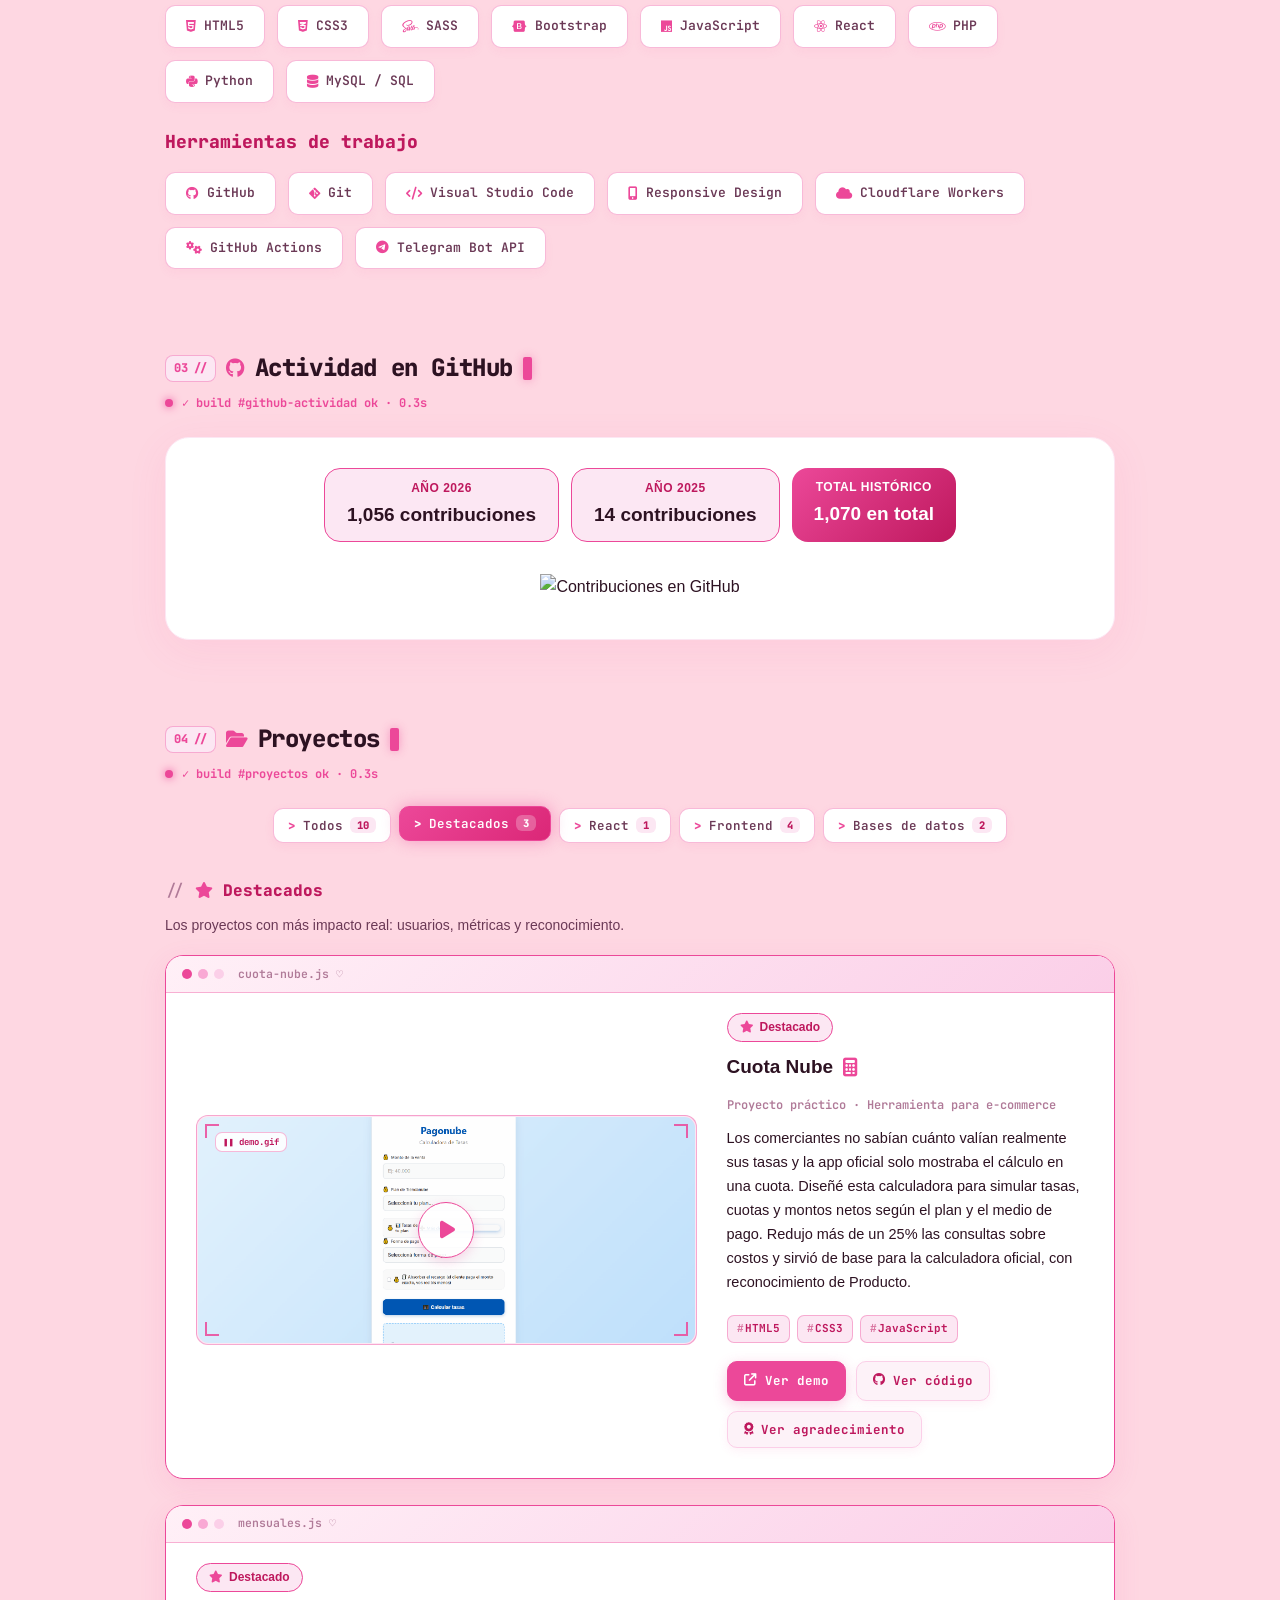
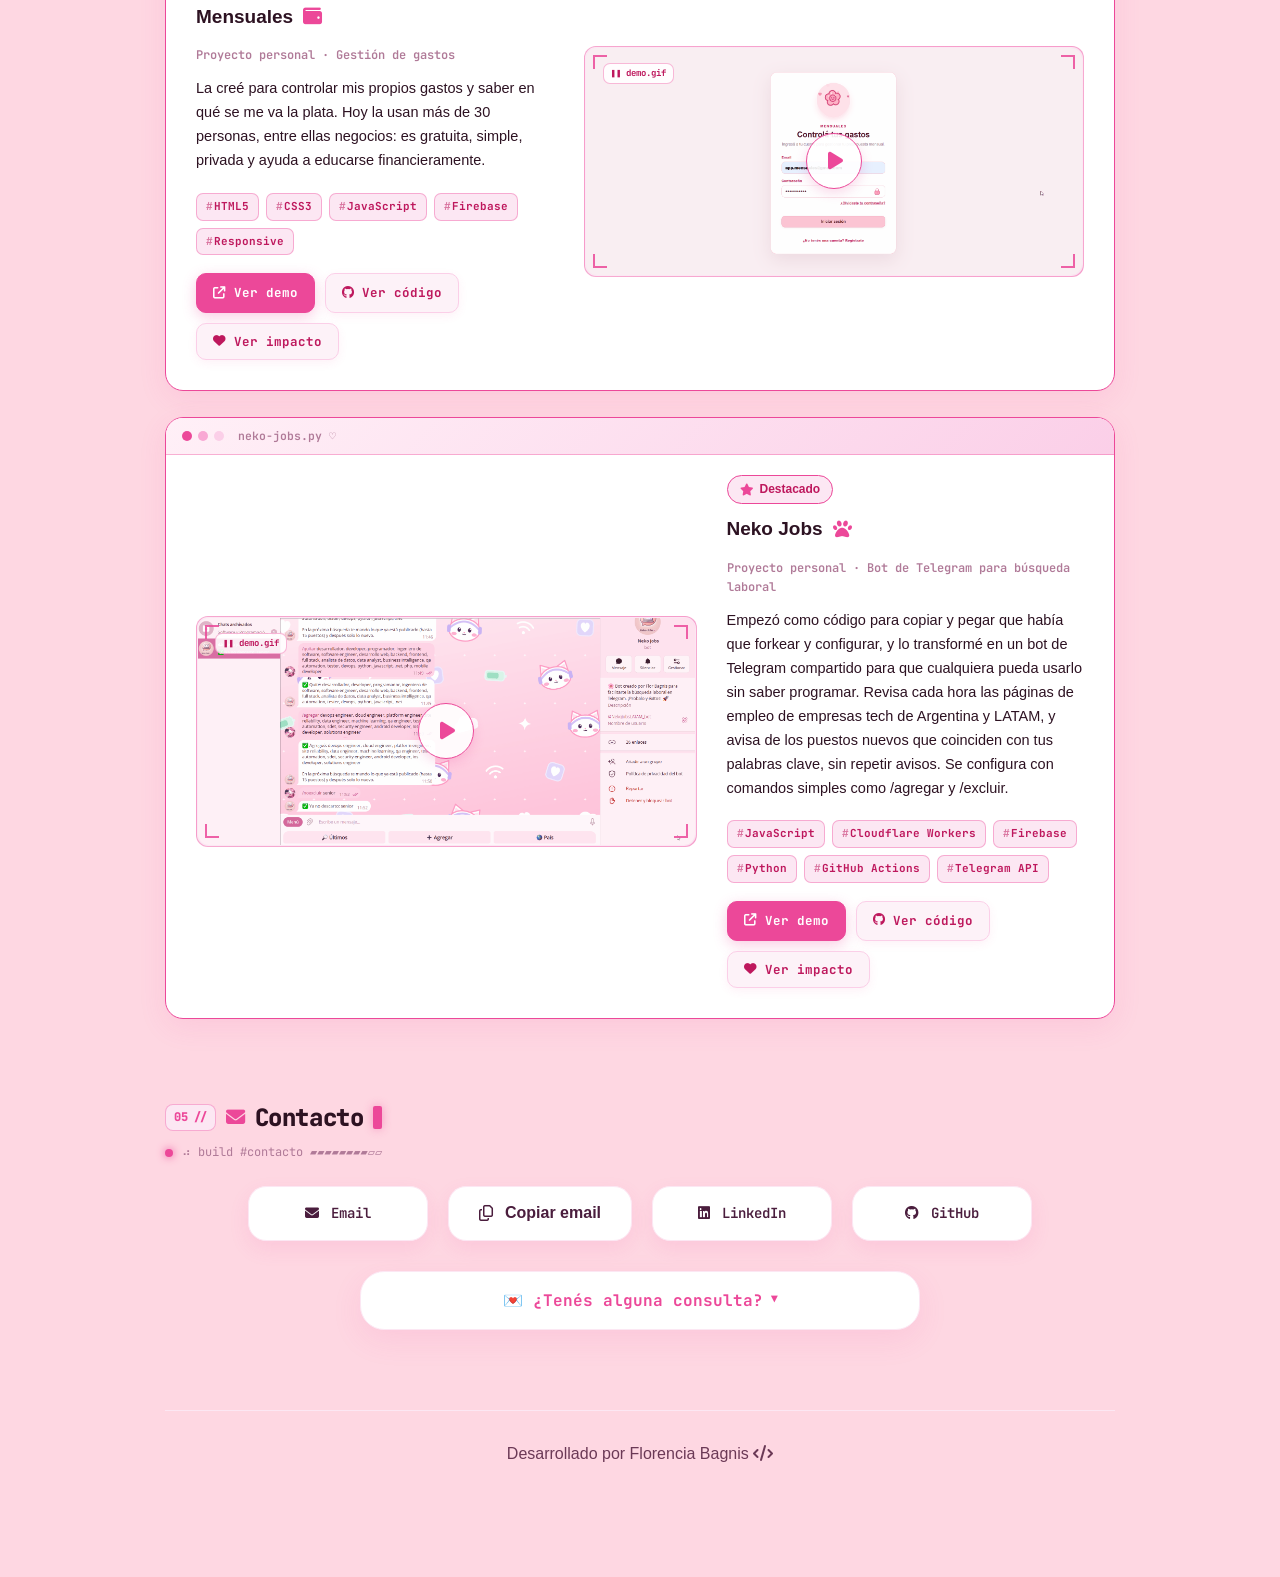
==== commit 10ab84fa: "Add files via upload" ====
--- a/index.html
+++ b/index.html
@@ -1803,11 +1803,13 @@
     .dv-cw{position:relative}
     .dv-lk{position:absolute;inset:0;pointer-events:none}
     .dv-lk a{position:absolute;display:block;pointer-events:auto;cursor:pointer;border-radius:4px;transition:background .15s ease,box-shadow .15s ease}
-    .dv-lk a:hover,.dv-lk a:focus-visible{background:rgba(236,72,153,.14);box-shadow:0 0 0 1.5px var(--dv-acc);outline:none}
-    .dv-lk a::after{content:"";position:absolute;inset:-4px}   /* zona de toque un poco más grande */
-    @media (hover:none){
-      .dv-lk a{background:rgba(236,72,153,.08);box-shadow:0 0 0 1px rgba(236,72,153,.35)}   /* en celular no hay mouse: el link se ve marcado suave */
-      .dv-lk a:active{background:rgba(236,72,153,.24)}
+    /* Links del PDF: sin marca en reposo (celular y PC). El rosa aparece solo al apoyar el dedo o pasar el mouse. */
+    .dv .dv-lk a{-webkit-tap-highlight-color:transparent;-webkit-touch-callout:none;background:transparent!important;box-shadow:none!important;outline:none}
+    .dv .dv-lk a::after{content:"";position:absolute;inset:-4px}   /* zona de toque un poco más grande */
+    .dv .dv-lk a:active{background:rgba(236,72,153,.24)!important;box-shadow:0 0 0 1px rgba(236,72,153,.5)!important}
+    .dv .dv-lk a:focus-visible{background:rgba(236,72,153,.14)!important;box-shadow:0 0 0 1.5px var(--dv-acc)!important}
+    @media (hover:hover) and (pointer:fine){
+      .dv .dv-lk a:hover{background:rgba(236,72,153,.14)!important;box-shadow:0 0 0 1.5px var(--dv-acc)!important}
     }
     .dv-pg figcaption{text-align:center;font-size:.78rem;color:var(--dv-mute);margin-top:7px}
     .dv-frame{width:100%;height:calc(100vh - 150px);height:calc(100dvh - 150px);min-height:420px;border:1.5px solid var(--dv-line);border-radius:12px;background:#fff}
--- a/tech-style.css
+++ b/tech-style.css
@@ -85,10 +85,12 @@
 body .sticky-nav a[href="#proyectos"]::after { content: ".jsx"; }
 body .sticky-nav a[href="#contacto"]::after { content: ".html"; }
 
-body .sticky-nav-wrapper .sticky-nav a:hover {
-  color: var(--rosa-brillante);
-  transform: translateY(-2px);
-  box-shadow: 0 0 14px var(--tk-glow);
+@media (hover: hover) and (pointer: fine) {
+  body .sticky-nav-wrapper .sticky-nav a:hover {
+    color: var(--rosa-brillante);
+    transform: translateY(-2px);
+    box-shadow: 0 0 14px var(--tk-glow);
+  }
 }
 
 body .sticky-nav-wrapper .sticky-nav a.is-active {
@@ -249,12 +251,14 @@
 }
 body .project-filters .filter-btn:not([data-count])::after { display: none; }
 
-body .project-filters .filter-btn:hover {
-  color: var(--rosa-brillante);
-  background: var(--card-bg);
-  border-color: var(--rosa-brillante);
-  transform: translateY(-2px);
-  box-shadow: 0 0 14px var(--tk-glow);
+@media (hover: hover) and (pointer: fine) {
+  body .project-filters .filter-btn:hover {
+    color: var(--rosa-brillante);
+    background: var(--card-bg);
+    border-color: var(--rosa-brillante);
+    transform: translateY(-2px);
+    box-shadow: 0 0 14px var(--tk-glow);
+  }
 }
 body .project-filters .filter-btn.active,
 body .project-filters .filter-btn.active:hover {
@@ -288,9 +292,11 @@
   border-radius: 18px;
   box-shadow: 0 8px 28px rgba(236, 72, 153, 0.1);
 }
-body .projects-grid > .card:hover {
-  transform: translateY(-4px);
-  box-shadow: 0 0 0 1px var(--tk-line), 0 14px 38px var(--tk-glow);
+@media (hover: hover) and (pointer: fine) {
+  body .projects-grid > .card:hover {
+    transform: translateY(-4px);
+    box-shadow: 0 0 0 1px var(--tk-line), 0 14px 38px var(--tk-glow);
+  }
 }
 
 /* barra de ventana: ● ● ●  archivo.js ♡ */
@@ -388,9 +394,11 @@
 body .projects-grid > .card .media-container {
   transition: border-color 0.25s ease, box-shadow 0.25s ease;
 }
-body .projects-grid > .card:hover .media-container {
-  border-color: var(--rosa-brillante);
-  box-shadow: 0 0 18px var(--tk-glow);
+@media (hover: hover) and (pointer: fine) {
+  body .projects-grid > .card:hover .media-container {
+    border-color: var(--rosa-brillante);
+    box-shadow: 0 0 18px var(--tk-glow);
+  }
 }
 
 /* corchetes en las 4 esquinas (no tapan ni bloquean nada) */
@@ -418,17 +426,17 @@
 body .projects-grid > .card .media-container::before {
   content: "demo.gif";
   position: absolute;
-  top: 22px;
-  left: 24px;
+  top: 16px;
+  left: 18px;
   z-index: 3;
   pointer-events: none;
-  padding: 3px 9px 3px 20px;
-  font-family: var(--tk-mono);
-  font-size: 10.5px;
+  padding: 2px 7px 2px 16px;
+  font-family: var(--tk-mono);
+  font-size: 9px;
   font-weight: 700;
   color: var(--rosa-oscuro);
   background:
-    radial-gradient(circle at 10px 50%, var(--rosa-brillante) 0 3px, transparent 3.5px),
+    radial-gradient(circle at 8px 50%, var(--rosa-brillante) 0 2.5px, transparent 3px),
     var(--tk-surface);
   border: 1px solid var(--tk-line);
   border-radius: 7px;
@@ -436,11 +444,29 @@
 }
 body .projects-grid > .card .media-container.is-paused::before {
   content: "❚❚ demo.gif";
-  padding-left: 9px;
+  padding-left: 7px;
   background: var(--tk-surface);
   animation: none;
 }
 @keyframes tkRec { 0%, 100% { opacity: 1; } 50% { opacity: 0.55; } }
+
+@media (max-width: 720px) {
+  body .projects-grid > .card .media-container::before {
+    top: 10px;
+    left: 12px;
+    font-size: 7.5px;
+    padding: 1px 5px 1px 12px;
+    border-radius: 5px;
+    background:
+      radial-gradient(circle at 6px 50%, var(--rosa-brillante) 0 2px, transparent 2.5px),
+      var(--tk-surface);
+  }
+  body .projects-grid > .card .media-container.is-paused::before {
+    padding-left: 5px;
+    background: var(--tk-surface);
+  }
+  body .projects-grid > .card .media-container::after { inset: 5px; opacity: 0.7; }
+}
 
 /* ============ DESTACADOS (y tarjeta única): ancho, GIF al costado ============ */
 
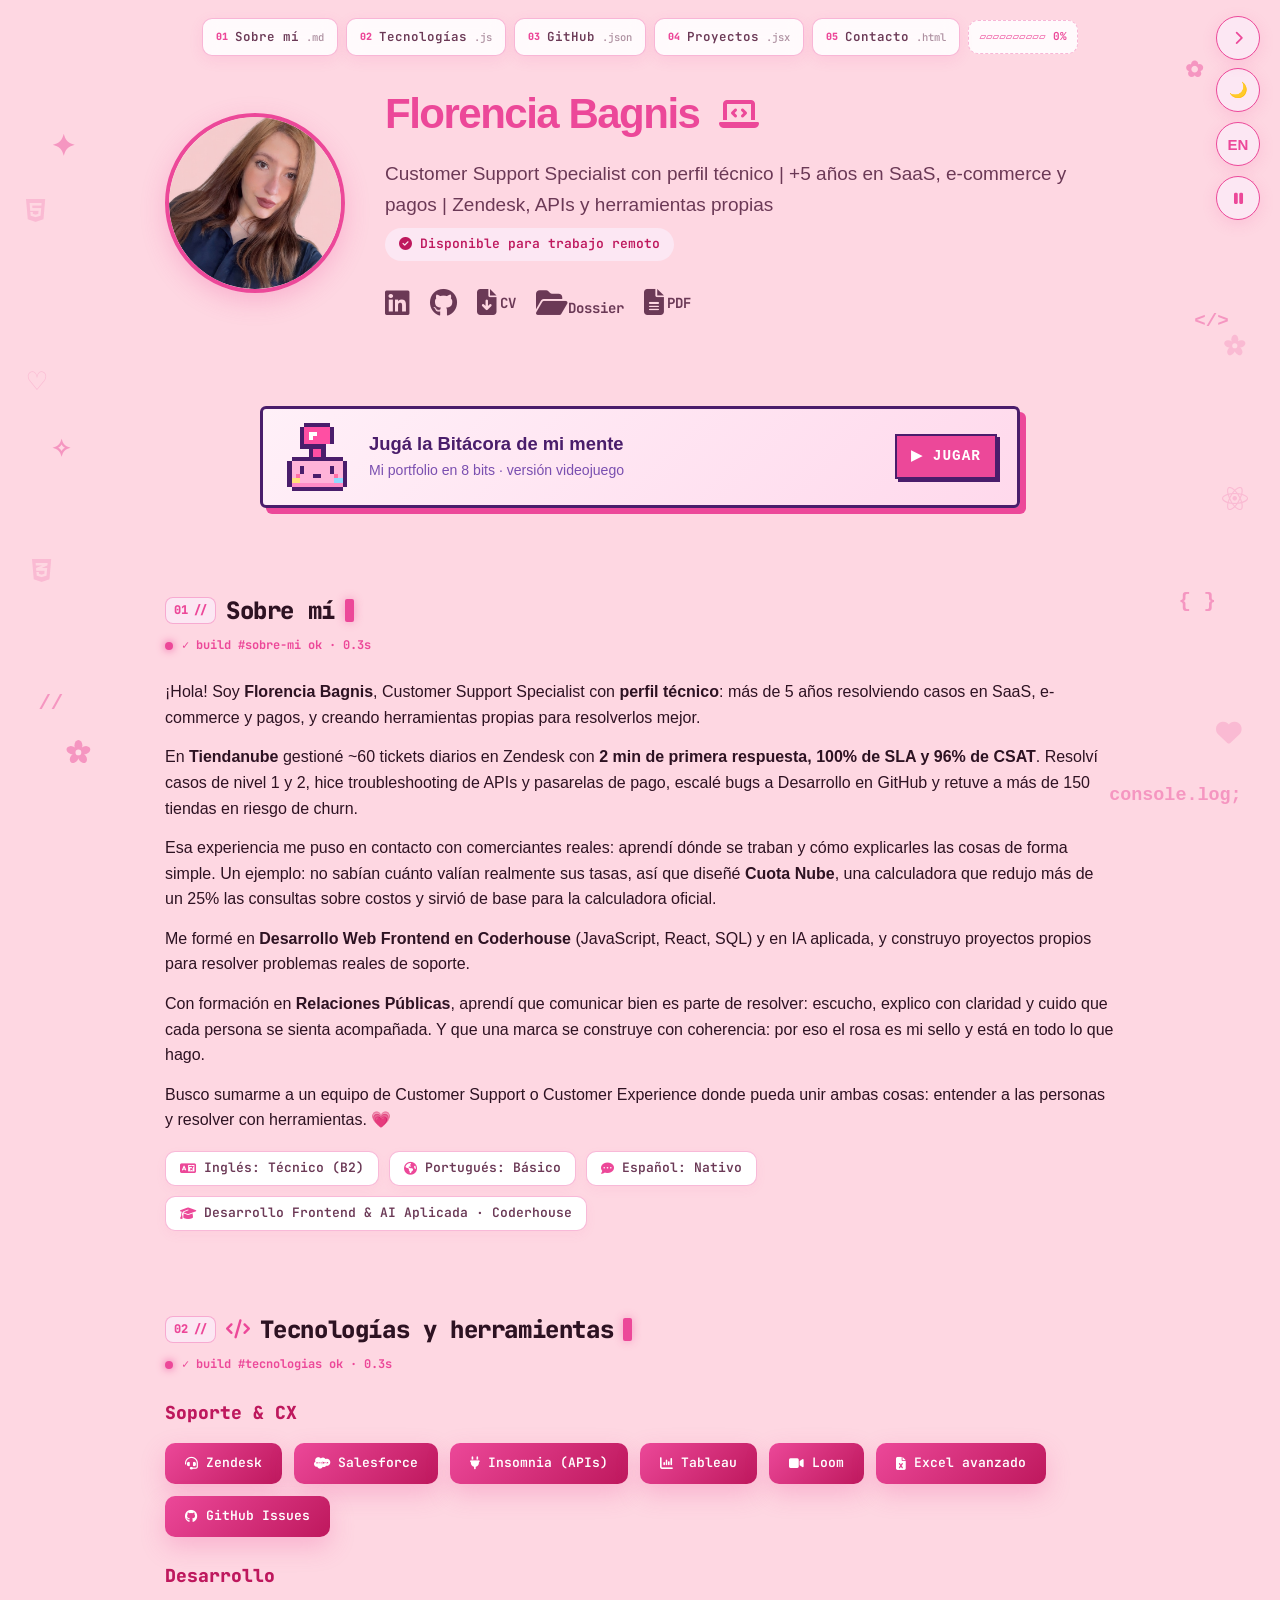
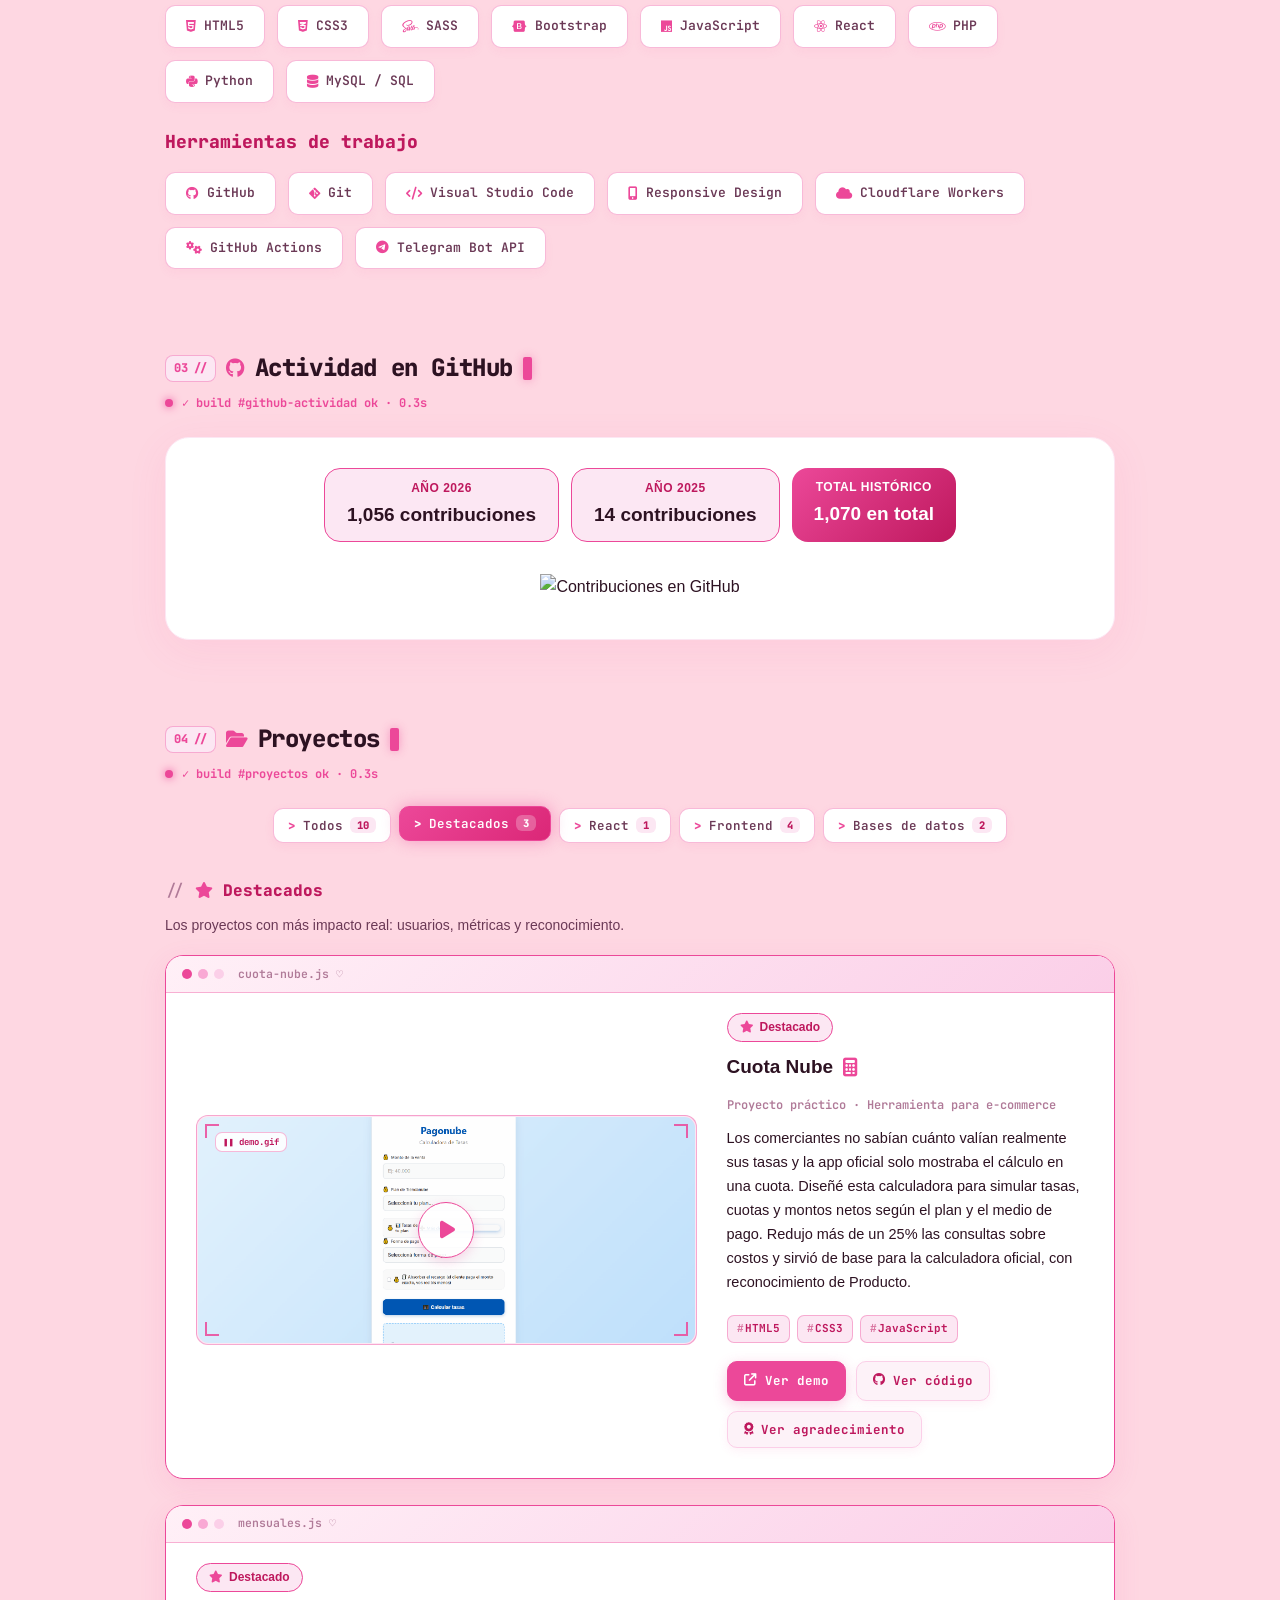
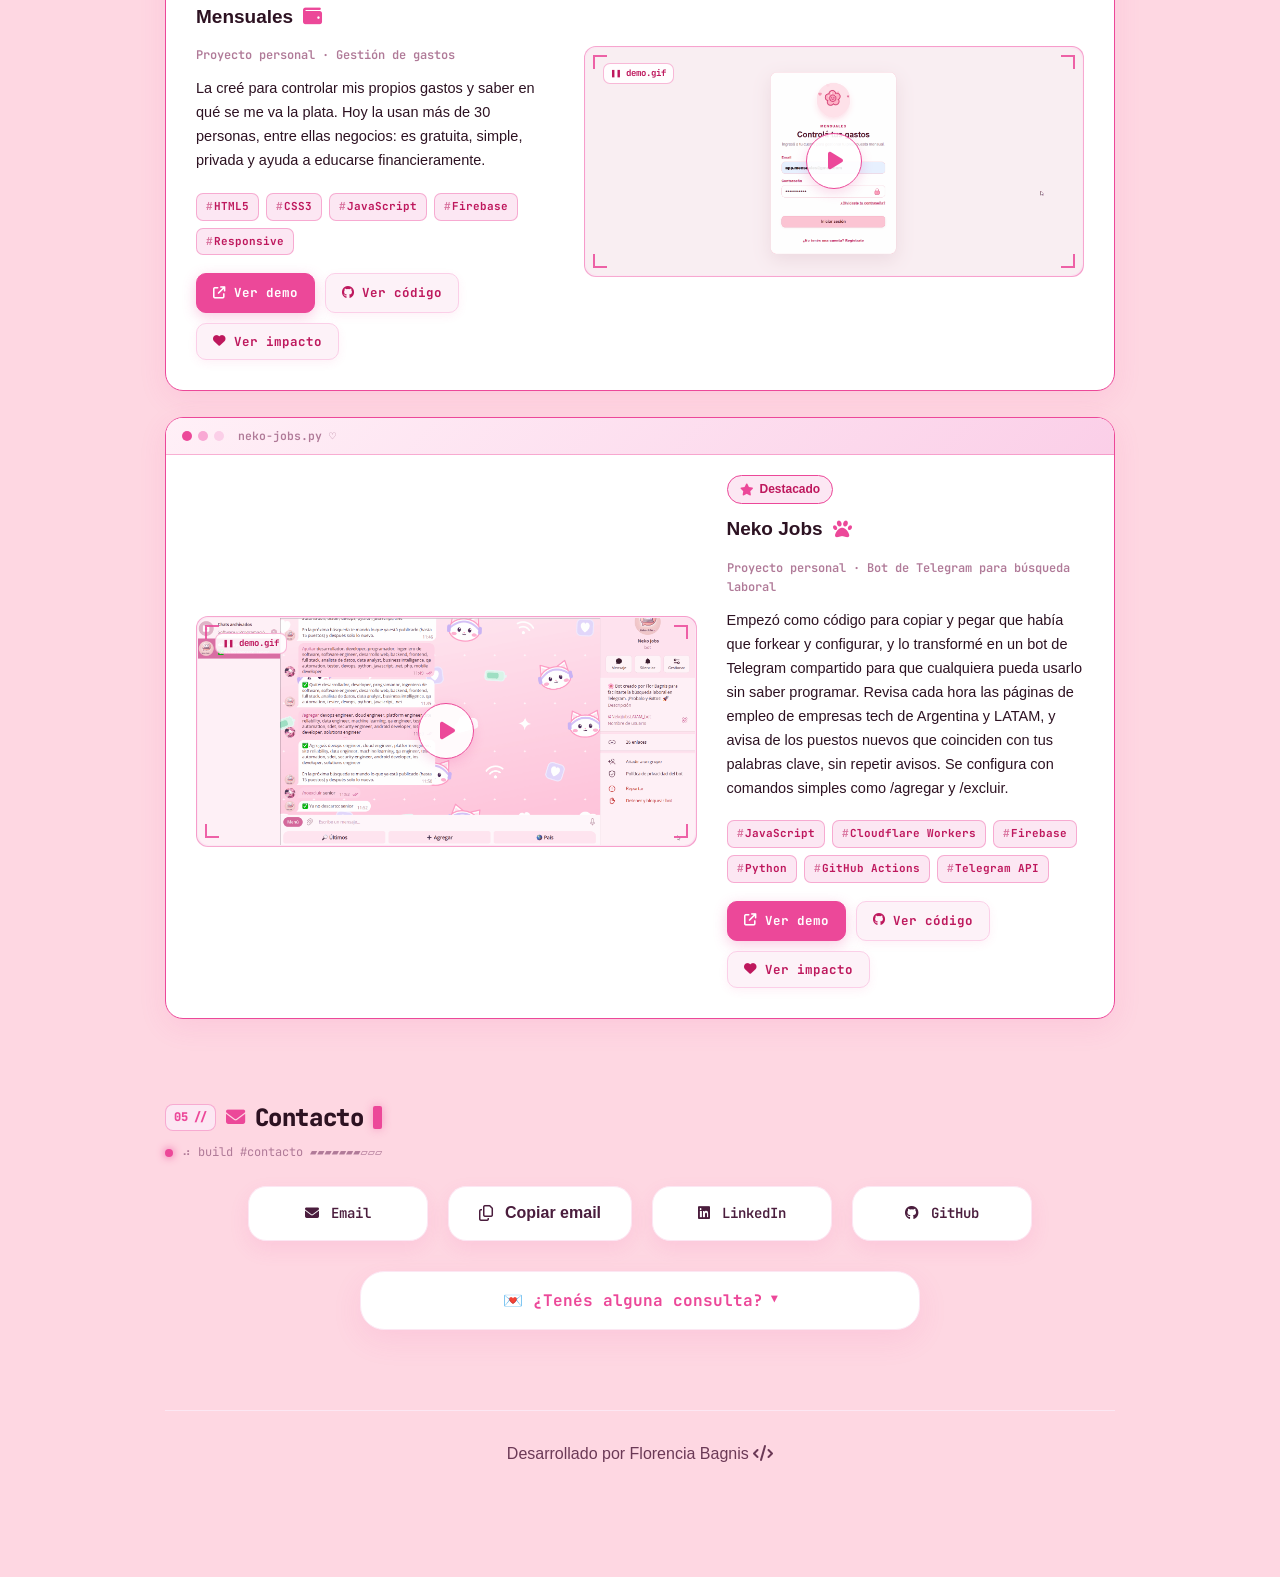
==== commit 6649110a: "Add files via upload" ====
--- a/index.html
+++ b/index.html
@@ -1882,7 +1882,7 @@
     .dv-decor .d6{bottom:34%;left:11%;font-size:1.1rem;animation:dvFloat 12s ease-in-out infinite alternate-reverse}
     @keyframes dvFloat{from{transform:translateY(0) rotate(-4deg)}to{transform:translateY(-18px) rotate(4deg)}}
     /* barrita de ventana de la tarjeta (puntitos pastel + nombre del sitio) */
-    .dv-card{padding-top:46px}
+    .dv-card{padding-top:58px}
     .dv-card::before{left:auto;right:22px;top:16px}
     .dv-wbar,.dv-win{display:flex;align-items:center;gap:6px}
     .dv-wbar{position:absolute;top:15px;left:22px;font:700 11px/1 var(--dv-mono);color:var(--dv-mute)}
@@ -1915,6 +1915,17 @@
     .reduce-motion .dv-term .l{opacity:1;transform:none;animation:none}
     .dv-pct{font:700 12px/1 var(--dv-mono);letter-spacing:.5px;color:var(--dv-icon);margin:-8px 0 14px}
     .dv-pct:empty{display:none}
+    /* ✿ porcentaje kawaii tech: "progress ▰▰▰▱▱▱▱▱▱▱ [ 32% ] ♡" */
+    .dv .dv-pct{display:flex;align-items:center;justify-content:center;gap:7px;flex-wrap:wrap;margin:-6px 0 16px;font:800 12.5px/1.2 var(--dv-mono);color:var(--dv-icon);letter-spacing:0}
+    .dv .dv-pct .k{color:var(--dv-mute);font-weight:700}
+    .dv .dv-pct .k::before{content:"$ ";color:var(--dv-icon)}
+    .dv .dv-pct .b{letter-spacing:1px;color:var(--dv-icon);text-shadow:0 0 8px var(--dv-glow)}
+    .dv .dv-pct .b u{text-decoration:none;opacity:.35}
+    .dv .dv-pct b{min-width:3.6em;text-align:center;padding:3px 8px;border-radius:9px;color:var(--dv-icon);background:var(--dv-halo);border:1.5px solid var(--dv-line);box-shadow:0 0 12px -2px var(--dv-glow);font-variant-numeric:tabular-nums}
+    .dv .dv-pct .h{color:var(--dv-icon);animation:dvBlink 1.4s steps(2,start) infinite}
+    .reduce-motion .dv .dv-pct .h{animation:none}
+    /* la barra ahora avanza de verdad (antes era una rayita que iba y venía) */
+    .dv .dv-bar-track i{animation:none;width:var(--p,2%);min-width:22px;transition:width .12s linear}
     .dv-top{position:relative}
     .dv-path{position:absolute;left:max(18px,env(safe-area-inset-left,0px));top:50%;transform:translateY(-50%);font:700 12px/1 var(--dv-mono);color:var(--dv-mute);max-width:24vw;overflow:hidden;text-overflow:ellipsis;white-space:nowrap}
     .dv-path b{color:var(--dv-icon)}
@@ -1938,7 +1949,7 @@
       .dv-act .dv-btn{flex:1 1 0;padding:10px 12px;font-size:13.5px}
       .dv-act .dv-btn.pri{flex:1.6 1 0}
       .dv-scroll{padding-top:16px}
-      .dv-card{padding:30px 22px 24px}
+      .dv-card{padding:58px 22px 24px}   /* arriba queda lugar para la barrita "florencia.dev" sin pisar el aro del ícono */
       .dv-who{max-width:100%}
     }
     @media (max-width:340px){.dv-act .dv-btn{padding:10px 8px;font-size:12.5px}.dv-act .dv-btn i{display:none}}
@@ -1985,7 +1996,8 @@
     function spk(c) { return '<svg class="dv-spk ' + c + '" viewBox="0 0 24 24" aria-hidden="true"><path d="' + SP + '"/></svg>'; }
     function heart(c) { return '<svg class="dv-h ' + c + '" viewBox="0 0 24 24" aria-hidden="true"><path d="' + HEART + '"/></svg>'; }
 
-    var ov = null, state = null, pushed = false, lastFocus = null, tmr = null, objUrl = null, token = 0;
+    var ov = null, state = null, pushed = false, lastFocus = null, tmr = null, objUrl = null, token = 0, ctl = null;
+    function newCtl() { try { if (ctl) ctl.abort(); } catch (e) {} ctl = window.AbortController ? new AbortController() : null; return ctl; }
     var PDFB = 'https://cdnjs.cloudflare.com/ajax/libs/pdf.js/3.11.174/', pdfP = null;
 
     function loadPdfJs() {
@@ -2063,7 +2075,11 @@
 
     function hide() {
       if (!ov) return;
+      var wasLoading = ov.dataset.stage === 'load';
       token++; clearTimeout(tmr);
+      /* Volver durante "Generando…": se cancela la descarga/generación y no se abre nada */
+      try { if (ctl) ctl.abort(); } catch (e) {} ctl = null;
+      if (wasLoading) { try { window.dispatchEvent(new CustomEvent('docviewer:cancel')); } catch (e) {} }
       ov.classList.remove('on'); ov.innerHTML = '';
       document.documentElement.style.overflow = '';
       if (objUrl) { var u = objUrl; objUrl = null; setTimeout(function () { try { URL.revokeObjectURL(u); } catch (e) {} }, 400); }
@@ -2078,6 +2094,7 @@
       var L = lang(), S = T[L], K = S[kind], my = ++token;
       lastFocus = trigger || null; state = { kind: kind, href: href };
       opts = opts || {};
+      if (!opts.keep) newCtl();
       ov.setAttribute('aria-label', K.load);
       ov.dataset.stage = 'load';
       ov.innerHTML = decor() +
@@ -2097,13 +2114,34 @@
       ov.querySelector('#dvBack0').focus({ preventScroll: true });
 
       var t0 = Date.now(), blob = null, failed = false;
+      /* porcentaje kawaii tech: sube solo mientras carga y llega a 100% justo antes de mostrar el documento */
+      var cur = -1;
+      function setPct(p) {
+        if (my !== token || !ov) return;
+        p = Math.max(0, Math.min(1, p)); if (p <= cur) return; cur = p;
+        var n = Math.round(p * 10), v = Math.round(p * 100), pc = ov.querySelector('.dv-pct'), bar = ov.querySelector('.dv-bar-track i');
+        if (bar) bar.style.setProperty('--p', v + '%');
+        if (pc) pc.innerHTML = '<span class="k">progress</span> <span class="b">' + '▰'.repeat(n) + '<u>' + '▱'.repeat(10 - n) + '</u></span> <b>' + v + '%</b> <span class="h">' + (v >= 100 ? '✓ ♡' : '♡') + '</span>';
+      }
+      ov._setPct = setPct; ov._real = false;
+      setPct(0.02);
+      var tick = setInterval(function () {
+        if (my !== token || !ov || ov.dataset.stage !== 'load') { clearInterval(tick); return; }
+        if (ov._real) return;   /* export-pdf.js informa su avance real: ese manda */
+        var cap = opts.promise ? 0.6 : 0.92;
+        setPct(cap * (1 - Math.exp(-(Date.now() - t0) / 650)));
+      }, 60);
       /* PDF que se genera en el momento (exportar portfolio): mismo "Generando…" y mismo visor */
       var src = opts.promise
         ? Promise.resolve(opts.promise).then(function (b) { if (!b) throw new Error('empty'); blob = b; })
-        : fetch(href, { cache: 'force-cache' }).then(function (r) { if (!r.ok) throw new Error(r.status); return r.blob(); }).then(function (b) { blob = b; });
+        : fetch(href, { cache: 'force-cache', signal: ctl ? ctl.signal : undefined }).then(function (r) { if (!r.ok) throw new Error(r.status); return r.blob(); }).then(function (b) { blob = b; });
       src.catch(function () { failed = true; }).then(function () {
         var wait = Math.max(0, 1500 - (Date.now() - t0));
-        tmr = setTimeout(function () { if (my !== token) return; if (opts.onReady) opts.onReady(); else show(kind, href, blob, failed, L, opts.name); }, wait);
+        tmr = setTimeout(function () {
+          if (my !== token) return;
+          setPct(1);   /* 100% ✓ ♡ un instante antes de abrir */
+          tmr = setTimeout(function () { if (my !== token) return; clearInterval(tick); if (opts.onReady) opts.onReady(); else show(kind, href, blob, failed, L, opts.name); }, 320);
+        }, wait);
       });
     }
 
@@ -2213,20 +2251,23 @@
        window.DocViewer.exportPdf(() => Promise<Blob>)  -> muestra "Generando PDF…" y después el visor.
        Si export-pdf.js expone window.generatePortfolioPDF() (que devuelve un Blob), el botón de exportar lo usa solo. */
     function exportPdf(gen, trigger) {
-      var L = lang(), p = new Promise(function (res, rej) { try { Promise.resolve(gen()).then(res, rej); } catch (e) { rej(e); } });
-      open('export', '', trigger || null, { promise: p, name: T[L].export.file });
+      var L = lang(), c = newCtl(), sig = c ? c.signal : undefined;
+      var p = new Promise(function (res, rej) { try { Promise.resolve(gen(sig)).then(res, rej); } catch (e) { rej(e); } });
+      open('export', '', trigger || null, { promise: p, name: T[L].export.file, keep: true });
     }
     /* Lo usa export-pdf.js: abre la pantalla "Generando PDF…" y, cuando el PDF está listo, lo muestra en el visor */
     function beginExport() {
-      var res, rej, p = new Promise(function (a, b) { res = a; rej = b; });
-      open('export', '', null, { promise: p, name: T[lang()].export.file });
+      var res, rej, p = new Promise(function (a, b) { res = a; rej = b; }), c = newCtl();
+      open('export', '', null, { promise: p, name: T[lang()].export.file, keep: true });
       var my = token;
       return {
+        signal: c ? c.signal : undefined,
+        cancelled: function () { return my !== token; },
         progress: function (pct, text) {
           if (my !== token || !ov || ov.dataset.stage !== 'load') return;
           var s = ov.querySelector('.dv-s'); if (s && text) s.textContent = text;
-          var pc = ov.querySelector('.dv-pct'), n = Math.max(0, Math.min(10, Math.round(pct * 10)));
-          if (pc) pc.textContent = '▰'.repeat(n) + '▱'.repeat(10 - n) + ' ' + Math.round(pct * 100) + '%';
+          ov._real = true;
+          if (ov._setPct) ov._setPct(Math.min(0.99, pct));
         },
         done: function (blob) { res(blob); },
         fail: function () { rej(new Error('export')); }
--- a/tech-style.css
+++ b/tech-style.css
@@ -598,6 +598,34 @@
   font-weight: 800;
 }
 
+/* ============ NEÓN EN CELULAR: se prende solo mientras apoyás el dedo ============
+   En pantallas táctiles el :hover queda pegado, así que el neón va con :active
+   (dedo apoyado) y se apaga al soltar. En PC sigue con el mouse como siempre. */
+@media (hover: none), (pointer: coarse) {
+  body .sticky-nav-wrapper .sticky-nav a:active {
+    color: var(--rosa-brillante);
+    transform: translateY(-2px);
+    box-shadow: 0 0 14px var(--tk-glow);
+  }
+  body .sticky-nav-wrapper .sticky-nav a.is-active:active { color: #fff; }
+  body .project-filters .filter-btn:active {
+    color: var(--rosa-brillante);
+    background: var(--card-bg);
+    border-color: var(--rosa-brillante);
+    transform: translateY(-2px);
+    box-shadow: 0 0 14px var(--tk-glow);
+  }
+  body .project-filters .filter-btn.active:active { color: #fff; background: linear-gradient(135deg, #ec4899, #db2777); }
+  body .projects-grid > .card:active {
+    transform: translateY(-4px);
+    box-shadow: 0 0 0 1px var(--tk-line), 0 14px 38px var(--tk-glow);
+  }
+  body .projects-grid > .card:active .media-container {
+    border-color: var(--rosa-brillante);
+    box-shadow: 0 0 18px var(--tk-glow);
+  }
+}
+
 /* ============ RESPONSIVE ============ */
 
 @media (max-width: 900px) {
